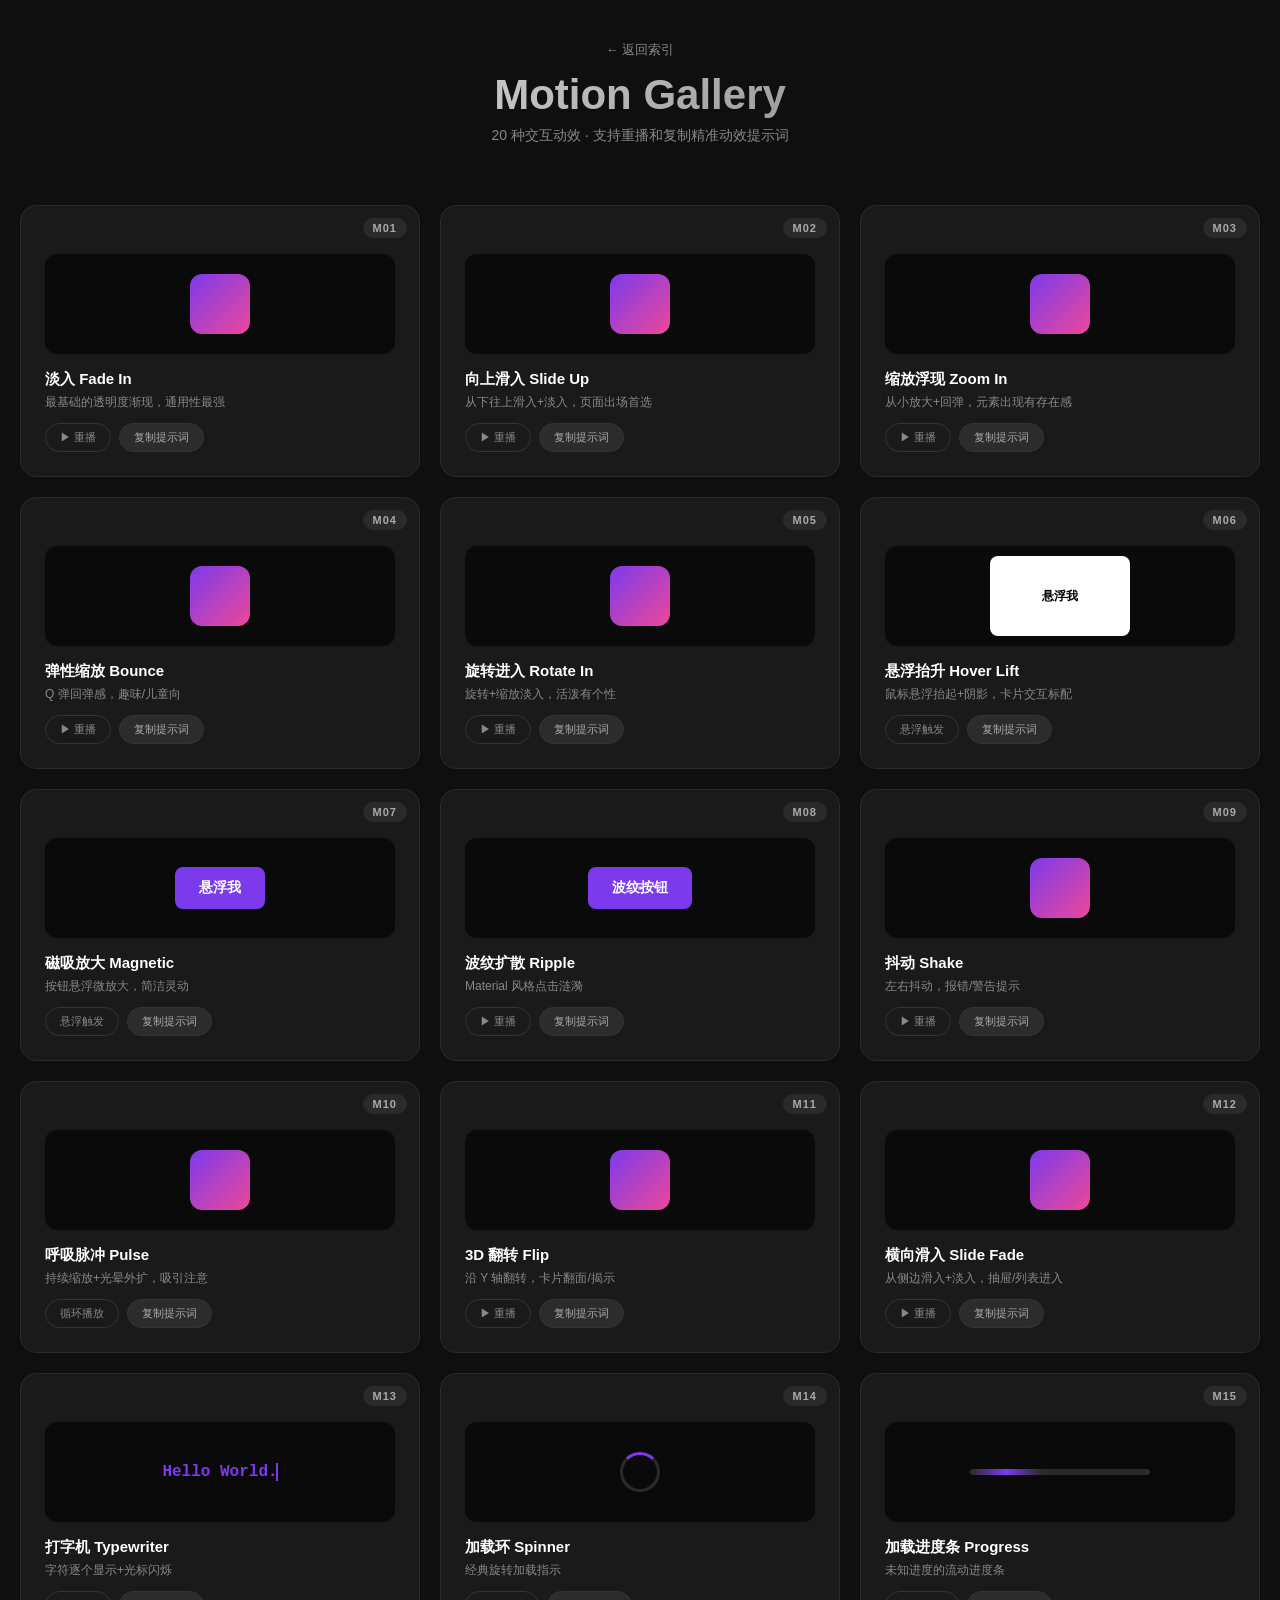
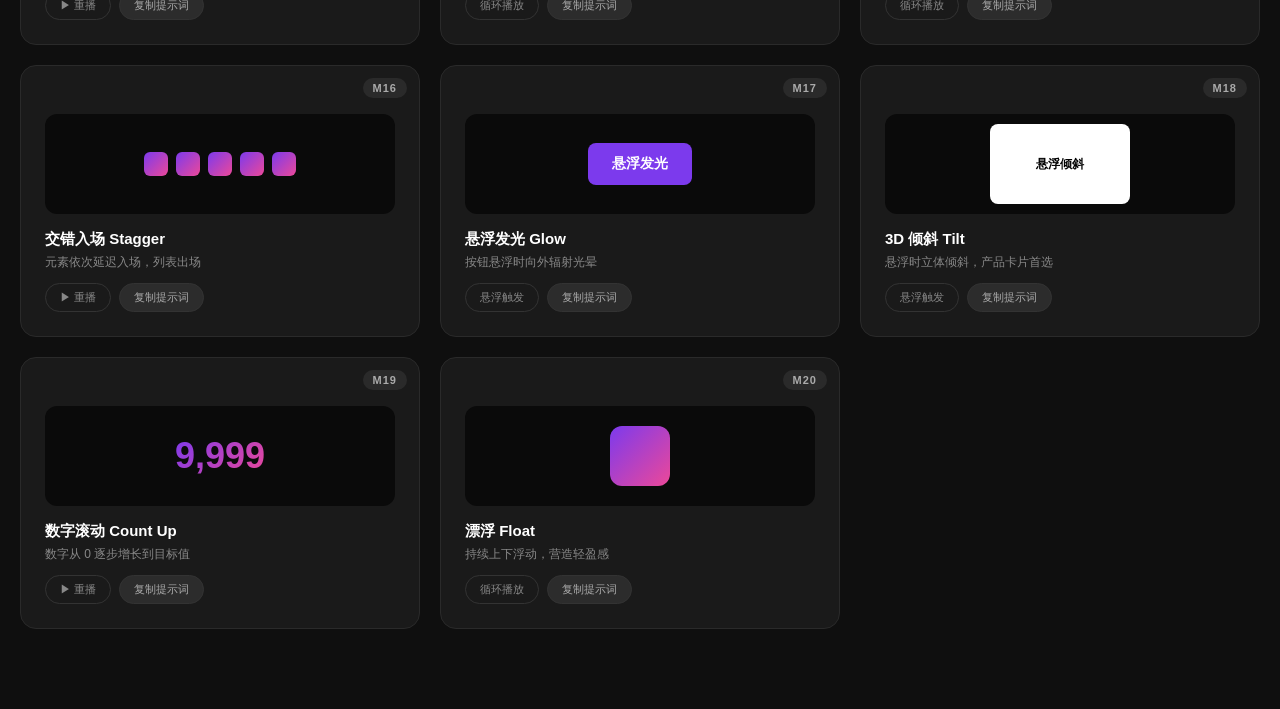
==== motion.html @ b9969a78 "Initial style motion gallery" ====
<!DOCTYPE html>
<html lang="zh-CN">
<head>
<meta charset="UTF-8">
<title>Motion Gallery · 20 种交互动效</title>
<style>
  * { margin: 0; padding: 0; box-sizing: border-box; }
  body {
    font-family: -apple-system, "PingFang SC", "Helvetica Neue", sans-serif;
    background: #0f0f0f;
    color: #fff;
    padding: 40px 20px 80px;
  }
  .page-header {
    max-width: 1200px;
    margin: 0 auto 60px;
    text-align: center;
  }
  .page-header a { color: #888; text-decoration: none; font-size: 13px; }
  .page-header a:hover { color: #fff; }
  .page-header h1 {
    font-size: 42px;
    margin: 12px 0 8px;
    background: linear-gradient(135deg, #fff, #666);
    -webkit-background-clip: text;
    -webkit-text-fill-color: transparent;
  }
  .page-header p { color: #888; font-size: 14px; }

  .grid {
    max-width: 1400px;
    margin: 0 auto;
    display: grid;
    grid-template-columns: repeat(auto-fill, minmax(300px, 1fr));
    gap: 20px;
  }

  .motion-card {
    background: #1a1a1a;
    border: 1px solid #2a2a2a;
    border-radius: 16px;
    padding: 24px;
    min-height: 260px;
    display: flex;
    flex-direction: column;
    position: relative;
  }
  .motion-card .badge {
    position: absolute;
    top: 12px;
    right: 12px;
    background: #2a2a2a;
    color: #aaa;
    font-size: 11px;
    padding: 4px 10px;
    border-radius: 20px;
    font-weight: 600;
    letter-spacing: 1px;
  }
  .motion-card .stage {
    flex: 1;
    display: flex;
    align-items: center;
    justify-content: center;
    margin: 24px 0 16px;
    min-height: 100px;
    position: relative;
    overflow: hidden;
    border-radius: 12px;
    background: #0a0a0a;
  }
  .motion-card .name { font-size: 15px; font-weight: 700; margin-bottom: 4px; }
  .motion-card .desc { font-size: 12px; color: #888; line-height: 1.5; margin-bottom: 12px; }
  .motion-actions {
    display: flex;
    flex-wrap: wrap;
    gap: 8px;
    align-items: center;
  }
  .motion-card .replay {
    background: transparent;
    border: 1px solid #333;
    color: #888;
    padding: 6px 14px;
    border-radius: 20px;
    font-size: 11px;
    cursor: pointer;
    align-self: flex-start;
    transition: all 0.2s;
  }
  .motion-card .replay:hover { border-color: #fff; color: #fff; }
  .motion-card .copy-motion {
    background: rgba(255,255,255,0.08);
    border: 1px solid #333;
    color: #aaa;
    padding: 6px 14px;
    border-radius: 20px;
    font-size: 11px;
    cursor: pointer;
    transition: all 0.2s;
  }
  .motion-card .copy-motion:hover {
    border-color: #7c3aed;
    color: #fff;
    background: rgba(124,58,237,0.22);
  }
  .motion-card .copy-motion.copied {
    border-color: #00fff0;
    color: #00fff0;
    box-shadow: 0 0 14px rgba(0,255,240,0.28);
  }
  .copy-toast {
    position: fixed;
    left: 50%;
    bottom: 26px;
    z-index: 10;
    transform: translateX(-50%) translateY(18px);
    opacity: 0;
    pointer-events: none;
    border: 1px solid #00fff0;
    background: rgba(10,10,10,0.92);
    color: #00fff0;
    box-shadow: 0 0 22px rgba(0,255,240,0.3);
    font-size: 13px;
    font-weight: 600;
    padding: 11px 16px;
    transition: opacity 0.2s, transform 0.2s;
  }
  .copy-toast.show {
    opacity: 1;
    transform: translateX(-50%) translateY(0);
  }

  /* 通用元素 */
  .demo-box {
    width: 60px; height: 60px;
    background: linear-gradient(135deg, #7c3aed, #ec4899);
    border-radius: 12px;
  }
  .demo-btn {
    padding: 12px 24px;
    background: #7c3aed;
    color: #fff;
    border: none;
    border-radius: 8px;
    font-size: 14px;
    cursor: pointer;
    font-weight: 600;
  }
  .demo-card-inner {
    width: 140px; height: 80px;
    background: #fff;
    border-radius: 8px;
    padding: 12px;
    color: #000;
    font-size: 12px;
    font-weight: 600;
    display: flex;
    align-items: center;
    justify-content: center;
  }

  /* ================ 动效 M01–M20 ================ */

  /* M01 淡入 Fade In */
  .m01.play .demo-box { animation: fadeIn 0.8s ease both; }
  @keyframes fadeIn {
    from { opacity: 0; }
    to { opacity: 1; }
  }

  /* M02 向上滑入 Slide Up */
  .m02.play .demo-box { animation: slideUp 0.6s cubic-bezier(0.16, 1, 0.3, 1) both; }
  @keyframes slideUp {
    from { opacity: 0; transform: translateY(40px); }
    to { opacity: 1; transform: translateY(0); }
  }

  /* M03 缩放浮现 Zoom In */
  .m03.play .demo-box { animation: zoomIn 0.5s cubic-bezier(0.34, 1.56, 0.64, 1) both; }
  @keyframes zoomIn {
    from { opacity: 0; transform: scale(0.3); }
    to { opacity: 1; transform: scale(1); }
  }

  /* M04 弹性缩放 Bounce In */
  .m04.play .demo-box { animation: bounceIn 0.9s both; }
  @keyframes bounceIn {
    0%   { opacity: 0; transform: scale(0.3); }
    50%  { opacity: 1; transform: scale(1.1); }
    70%  { transform: scale(0.95); }
    100% { transform: scale(1); }
  }

  /* M05 旋转进入 Rotate In */
  .m05.play .demo-box { animation: rotateIn 0.7s cubic-bezier(0.4, 0, 0.2, 1) both; }
  @keyframes rotateIn {
    from { opacity: 0; transform: rotate(-180deg) scale(0.5); }
    to { opacity: 1; transform: rotate(0) scale(1); }
  }

  /* M06 悬浮抬升 Hover Lift（持续） */
  .m06 .demo-card-inner {
    transition: transform 0.3s cubic-bezier(0.4, 0, 0.2, 1), box-shadow 0.3s;
    cursor: pointer;
  }
  .m06 .demo-card-inner:hover {
    transform: translateY(-8px);
    box-shadow: 0 20px 40px rgba(124, 58, 237, 0.4);
  }

  /* M07 磁吸按钮 Magnetic */
  .m07 .demo-btn { transition: transform 0.2s cubic-bezier(0.4, 0, 0.2, 1); }
  .m07 .demo-btn:hover { transform: scale(1.1); }

  /* M08 波纹扩散 Ripple */
  .m08 .demo-btn { position: relative; overflow: hidden; }
  .m08.play .demo-btn::after {
    content: ''; position: absolute; top: 50%; left: 50%;
    width: 4px; height: 4px; background: rgba(255,255,255,0.6); border-radius: 50%;
    transform: translate(-50%, -50%);
    animation: ripple 0.8s ease-out;
  }
  @keyframes ripple {
    to { width: 300px; height: 300px; opacity: 0; }
  }

  /* M09 抖动 Shake */
  .m09.play .demo-box { animation: shake 0.5s; }
  @keyframes shake {
    0%,100% { transform: translateX(0); }
    20%,60% { transform: translateX(-10px); }
    40%,80% { transform: translateX(10px); }
  }

  /* M10 呼吸脉冲 Pulse（持续） */
  .m10 .demo-box { animation: pulse 1.6s ease-in-out infinite; }
  @keyframes pulse {
    0%,100% { transform: scale(1); box-shadow: 0 0 0 0 rgba(124,58,237,0.6); }
    50%     { transform: scale(1.05); box-shadow: 0 0 0 20px rgba(124,58,237,0); }
  }

  /* M11 翻转 Flip */
  .m11.play .demo-box { animation: flip 0.8s cubic-bezier(0.4, 0, 0.2, 1) both; }
  @keyframes flip {
    from { transform: perspective(400px) rotateY(-180deg); opacity: 0; }
    to { transform: perspective(400px) rotateY(0); opacity: 1; }
  }

  /* M12 滑动淡入 Slide Fade（从左） */
  .m12.play .demo-box { animation: slideFade 0.7s cubic-bezier(0.16, 1, 0.3, 1) both; }
  @keyframes slideFade {
    from { opacity: 0; transform: translateX(-60px); }
    to { opacity: 1; transform: translateX(0); }
  }

  /* M13 打字机光标 Typewriter */
  .m13 .type-text {
    color: #7c3aed;
    font-family: monospace;
    font-size: 16px;
    font-weight: 700;
    border-right: 2px solid #7c3aed;
    overflow: hidden;
    white-space: nowrap;
  }
  .m13.play .type-text {
    animation: typing 1.6s steps(12) both, blink 0.6s step-end infinite;
    width: 0;
  }
  @keyframes typing { from { width: 0; } to { width: 12ch; } }
  @keyframes blink { 50% { border-color: transparent; } }

  /* M14 加载环 Loader */
  .m14 .loader {
    width: 40px; height: 40px;
    border: 3px solid #2a2a2a;
    border-top-color: #7c3aed;
    border-radius: 50%;
    animation: spin 1s linear infinite;
  }
  @keyframes spin { to { transform: rotate(360deg); } }

  /* M15 加载进度条 Progress */
  .m15 .bar {
    width: 180px; height: 6px;
    background: #2a2a2a;
    border-radius: 4px;
    overflow: hidden;
    position: relative;
  }
  .m15 .bar::after {
    content: '';
    position: absolute;
    top: 0; left: 0;
    width: 40%; height: 100%;
    background: linear-gradient(90deg, transparent, #7c3aed, transparent);
    animation: progress 1.4s ease-in-out infinite;
  }
  @keyframes progress {
    from { transform: translateX(-100%); }
    to { transform: translateX(350%); }
  }

  /* M16 渐入渐上 交错 Stagger */
  .m16 .items { display: flex; gap: 8px; }
  .m16 .items span {
    width: 24px; height: 24px;
    background: linear-gradient(135deg, #7c3aed, #ec4899);
    border-radius: 6px;
    opacity: 0;
  }
  .m16.play .items span {
    animation: staggerIn 0.5s cubic-bezier(0.16, 1, 0.3, 1) both;
  }
  .m16.play .items span:nth-child(1) { animation-delay: 0s; }
  .m16.play .items span:nth-child(2) { animation-delay: 0.1s; }
  .m16.play .items span:nth-child(3) { animation-delay: 0.2s; }
  .m16.play .items span:nth-child(4) { animation-delay: 0.3s; }
  .m16.play .items span:nth-child(5) { animation-delay: 0.4s; }
  @keyframes staggerIn {
    from { opacity: 0; transform: translateY(20px); }
    to { opacity: 1; transform: translateY(0); }
  }

  /* M17 悬浮发光 Glow */
  .m17 .demo-btn { transition: box-shadow 0.3s; }
  .m17 .demo-btn:hover {
    box-shadow: 0 0 30px rgba(124, 58, 237, 0.8);
  }

  /* M18 倾斜 Tilt */
  .m18 .demo-card-inner { transition: transform 0.4s cubic-bezier(0.4, 0, 0.2, 1); }
  .m18 .demo-card-inner:hover {
    transform: perspective(600px) rotateX(10deg) rotateY(-10deg);
  }

  /* M19 数字滚动 Count Up（简易） */
  .m19 .counter {
    font-size: 36px; font-weight: 800;
    background: linear-gradient(135deg, #7c3aed, #ec4899);
    -webkit-background-clip: text;
    -webkit-text-fill-color: transparent;
  }

  /* M20 浮动漂浮 Float（持续） */
  .m20 .demo-box { animation: float 3s ease-in-out infinite; }
  @keyframes float {
    0%,100% { transform: translateY(0); }
    50%     { transform: translateY(-12px); }
  }

  @media (max-width: 480px) {
    .grid { grid-template-columns: 1fr; }
  }
</style>
</head>
<body>
  <div class="page-header">
    <a href="index.html">← 返回索引</a>
    <h1>Motion Gallery</h1>
    <p>20 种交互动效 · 支持重播和复制精准动效提示词</p>
  </div>

  <div class="grid">

    <div class="motion-card m01 play"><span class="badge">M01</span><div class="stage"><div class="demo-box"></div></div><div class="name">淡入 Fade In</div><div class="desc">最基础的透明度渐现，通用性最强</div><button class="replay">▶ 重播</button></div>
    <div class="motion-card m02 play"><span class="badge">M02</span><div class="stage"><div class="demo-box"></div></div><div class="name">向上滑入 Slide Up</div><div class="desc">从下往上滑入+淡入，页面出场首选</div><button class="replay">▶ 重播</button></div>
    <div class="motion-card m03 play"><span class="badge">M03</span><div class="stage"><div class="demo-box"></div></div><div class="name">缩放浮现 Zoom In</div><div class="desc">从小放大+回弹，元素出现有存在感</div><button class="replay">▶ 重播</button></div>
    <div class="motion-card m04 play"><span class="badge">M04</span><div class="stage"><div class="demo-box"></div></div><div class="name">弹性缩放 Bounce</div><div class="desc">Q 弹回弹感，趣味/儿童向</div><button class="replay">▶ 重播</button></div>
    <div class="motion-card m05 play"><span class="badge">M05</span><div class="stage"><div class="demo-box"></div></div><div class="name">旋转进入 Rotate In</div><div class="desc">旋转+缩放淡入，活泼有个性</div><button class="replay">▶ 重播</button></div>
    <div class="motion-card m06"><span class="badge">M06</span><div class="stage"><div class="demo-card-inner">悬浮我</div></div><div class="name">悬浮抬升 Hover Lift</div><div class="desc">鼠标悬浮抬起+阴影，卡片交互标配</div><button class="replay">悬浮触发</button></div>
    <div class="motion-card m07"><span class="badge">M07</span><div class="stage"><button class="demo-btn">悬浮我</button></div><div class="name">磁吸放大 Magnetic</div><div class="desc">按钮悬浮微放大，简洁灵动</div><button class="replay">悬浮触发</button></div>
    <div class="motion-card m08 play"><span class="badge">M08</span><div class="stage"><button class="demo-btn">波纹按钮</button></div><div class="name">波纹扩散 Ripple</div><div class="desc">Material 风格点击涟漪</div><button class="replay">▶ 重播</button></div>
    <div class="motion-card m09 play"><span class="badge">M09</span><div class="stage"><div class="demo-box"></div></div><div class="name">抖动 Shake</div><div class="desc">左右抖动，报错/警告提示</div><button class="replay">▶ 重播</button></div>
    <div class="motion-card m10"><span class="badge">M10</span><div class="stage"><div class="demo-box"></div></div><div class="name">呼吸脉冲 Pulse</div><div class="desc">持续缩放+光晕外扩，吸引注意</div><button class="replay">循环播放</button></div>
    <div class="motion-card m11 play"><span class="badge">M11</span><div class="stage"><div class="demo-box"></div></div><div class="name">3D 翻转 Flip</div><div class="desc">沿 Y 轴翻转，卡片翻面/揭示</div><button class="replay">▶ 重播</button></div>
    <div class="motion-card m12 play"><span class="badge">M12</span><div class="stage"><div class="demo-box"></div></div><div class="name">横向滑入 Slide Fade</div><div class="desc">从侧边滑入+淡入，抽屉/列表进入</div><button class="replay">▶ 重播</button></div>
    <div class="motion-card m13 play"><span class="badge">M13</span><div class="stage"><span class="type-text">Hello World.</span></div><div class="name">打字机 Typewriter</div><div class="desc">字符逐个显示+光标闪烁</div><button class="replay">▶ 重播</button></div>
    <div class="motion-card m14"><span class="badge">M14</span><div class="stage"><div class="loader"></div></div><div class="name">加载环 Spinner</div><div class="desc">经典旋转加载指示</div><button class="replay">循环播放</button></div>
    <div class="motion-card m15"><span class="badge">M15</span><div class="stage"><div class="bar"></div></div><div class="name">加载进度条 Progress</div><div class="desc">未知进度的流动进度条</div><button class="replay">循环播放</button></div>
    <div class="motion-card m16 play"><span class="badge">M16</span><div class="stage"><div class="items"><span></span><span></span><span></span><span></span><span></span></div></div><div class="name">交错入场 Stagger</div><div class="desc">元素依次延迟入场，列表出场</div><button class="replay">▶ 重播</button></div>
    <div class="motion-card m17"><span class="badge">M17</span><div class="stage"><button class="demo-btn">悬浮发光</button></div><div class="name">悬浮发光 Glow</div><div class="desc">按钮悬浮时向外辐射光晕</div><button class="replay">悬浮触发</button></div>
    <div class="motion-card m18"><span class="badge">M18</span><div class="stage"><div class="demo-card-inner">悬浮倾斜</div></div><div class="name">3D 倾斜 Tilt</div><div class="desc">悬浮时立体倾斜，产品卡片首选</div><button class="replay">悬浮触发</button></div>
    <div class="motion-card m19 play"><span class="badge">M19</span><div class="stage"><span class="counter" data-target="9999">0</span></div><div class="name">数字滚动 Count Up</div><div class="desc">数字从 0 逐步增长到目标值</div><button class="replay">▶ 重播</button></div>
    <div class="motion-card m20"><span class="badge">M20</span><div class="stage"><div class="demo-box"></div></div><div class="name">漂浮 Float</div><div class="desc">持续上下浮动，营造轻盈感</div><button class="replay">循环播放</button></div>

  </div>
  <div class="copy-toast" id="copyToast" role="status" aria-live="polite">提示词已复制</div>

<script>
const motionPrompts = {
  M01: `请使用 M01「淡入 Fade In」动效。

动效目标：让元素以最克制、通用的方式自然出现，适合页面内容、弹层、提示信息、列表项的基础入场。
触发方式：元素挂载、页面切换、内容加载完成后触发一次。
运动规则：只改变 opacity，从 0 过渡到 1，不改变位置和尺寸。
建议时长：0.6s-0.8s。
建议缓动：ease 或 ease-out。
实现注意：适合低干扰场景；不要叠加大幅位移或弹性回弹；可配合轻微 stagger，但单个元素保持安静。`,
  M02: `请使用 M02「向上滑入 Slide Up」动效。

动效目标：元素从下方轻轻进入并淡入，适合页面首屏模块、卡片、列表、表单区块的入场。
触发方式：页面加载、滚动进入视口、视图切换时触发一次。
运动规则：opacity 0→1，同时 translateY 从约 24-40px 回到 0。
建议时长：0.5s-0.7s。
建议缓动：cubic-bezier(0.16, 1, 0.3, 1) 或类似 ease-out。
实现注意：位移幅度不要过大；多个元素可按 60-100ms 间隔交错入场。`,
  M03: `请使用 M03「缩放浮现 Zoom In」动效。

动效目标：元素从小到正常尺寸出现，带一点存在感，适合图标、空状态插画、弹窗核心内容、成功反馈。
触发方式：元素创建、弹窗打开、结果出现时触发一次。
运动规则：opacity 0→1，scale 从约 0.3-0.8 过渡到 1。
建议时长：0.4s-0.55s。
建议缓动：cubic-bezier(0.34, 1.56, 0.64, 1) 可带轻微弹性。
实现注意：缩放中心应在元素自身中心；正式 B 端界面可降低弹性，避免显得幼稚。`,
  M04: `请使用 M04「弹性缩放 Bounce」动效。

动效目标：制造 Q 弹、活泼、有趣的出现反馈，适合游戏化、儿童向、奖励、徽章、轻松品牌。
触发方式：获得奖励、完成任务、重要状态出现时触发一次。
运动规则：先从小尺寸放大，超过 1 倍后回落，再稳定到 scale(1)。
建议时长：0.75s-0.95s。
建议缓动：可用多段 keyframes，而不是单一 transition。
实现注意：不要用于严肃、金融、医疗、复杂后台的大面积内容；只用于小组件或强调反馈。`,
  M05: `请使用 M05「旋转进入 Rotate In」动效。

动效目标：通过旋转、缩放和淡入制造活泼出场，适合装饰图形、徽章、活动元素、创意页面。
触发方式：元素出现、视图切换、完成反馈时触发一次。
运动规则：opacity 0→1，rotate 从约 -180deg 到 0，scale 从约 0.5 到 1。
建议时长：0.6s-0.8s。
建议缓动：ease-out 或 cubic-bezier(0.4, 0, 0.2, 1)。
实现注意：旋转会吸引注意力，避免用于大量文本、表格和核心阅读内容。`,
  M06: `请使用 M06「悬浮抬升 Hover Lift」动效。

动效目标：表达卡片或可点击区域可交互，悬浮时轻微抬起并增强阴影。
触发方式：鼠标 hover / focus-visible，离开后恢复。
运动规则：translateY 约 -4px 到 -8px，同时阴影变深、变远。
建议时长：0.2s-0.3s。
建议缓动：cubic-bezier(0.4, 0, 0.2, 1)。
实现注意：不要改变布局尺寸；用 transform 和 box-shadow；键盘 focus 也应有可见反馈。`,
  M07: `请使用 M07「磁吸放大 Magnetic」动效。

动效目标：按钮或小控件 hover 时轻微放大，营造灵动的吸附感。
触发方式：鼠标 hover / focus-visible。
运动规则：scale 从 1 到约 1.04-1.1，必要时可轻微增强阴影。
建议时长：0.16s-0.24s。
建议缓动：cubic-bezier(0.4, 0, 0.2, 1)。
实现注意：放大不要导致周围布局跳动；给元素预留空间或使用 transform。`,
  M08: `请使用 M08「波纹扩散 Ripple」动效。

动效目标：按钮点击后从点击中心扩散出短暂涟漪，表达点击已被接收。
触发方式：pointerdown / click。
运动规则：生成圆形伪元素或子元素，从很小尺寸扩展到覆盖按钮，同时 opacity 逐渐归零。
建议时长：0.55s-0.8s。
建议缓动：ease-out。
实现注意：按钮需要 overflow hidden；涟漪颜色应与按钮前景有对比但不过亮；避免在高频点击区域造成噪声。`,
  M09: `请使用 M09「抖动 Shake」动效。

动效目标：表达错误、无效输入、警告或需要用户注意的失败反馈。
触发方式：表单校验失败、操作被拒绝、错误提示出现时触发一次。
运动规则：translateX 左右快速摆动，最后回到 0。
建议时长：0.35s-0.55s。
建议缓动：keyframes 分段控制。
实现注意：幅度控制在 6-12px；不要循环播放；错误状态需同时用文字/颜色说明，不能只靠动效。`,
  M10: `请使用 M10「呼吸脉冲 Pulse」动效。

动效目标：让元素持续轻微呼吸，吸引注意但不强迫打断用户。
触发方式：持续循环，适合在线状态、录音状态、等待关注的 CTA 或实时信号。
运动规则：scale 在 1 和约 1.04-1.08 之间缓慢变化，可配合外扩光晕淡出。
建议时长：1.4s-2s 每轮。
建议缓动：ease-in-out，无限循环。
实现注意：只用于少量重点元素；提供 reduced-motion 降级；不要用于大面积内容。`,
  M11: `请使用 M11「3D 翻转 Flip」动效。

动效目标：模拟卡片翻面或内容揭示，适合卡片正反面、答案揭晓、步骤切换。
触发方式：点击、切换状态、内容揭示时触发。
运动规则：使用 perspective，rotateY 从约 -180deg/180deg 到 0，可配合 opacity。
建议时长：0.6s-0.85s。
建议缓动：cubic-bezier(0.4, 0, 0.2, 1)。
实现注意：需要处理背面可见性；不适合长文本阅读区；翻转后焦点和可访问状态要正确。`,
  M12: `请使用 M12「横向滑入 Slide Fade」动效。

动效目标：内容从侧边滑入并淡入，适合抽屉、侧栏、列表项、步骤面板。
触发方式：抽屉打开、路由切换、列表插入、侧栏出现时触发。
运动规则：opacity 0→1，translateX 从约 -40px 到 -60px 回到 0，也可按方向改为右侧进入。
建议时长：0.55s-0.75s。
建议缓动：cubic-bezier(0.16, 1, 0.3, 1)。
实现注意：方向应符合界面语义；抽屉类组件还应有遮罩和退出动画。`,
  M13: `请使用 M13「打字机 Typewriter」动效。

动效目标：文本逐字出现，制造生成、终端、AI 输出或叙事揭示感。
触发方式：文案开始展示、AI 回复流式生成、代码/命令展示时触发。
运动规则：按字符或宽度逐步展开，并配合闪烁光标。
建议节奏：每字符约 20-60ms，根据文本长度调整。
建议缓动：steps 或逐字符更新。
实现注意：长文本不要全量打字机，优先用于短标题/短句；应支持跳过或快速完成。`,
  M14: `请使用 M14「加载环 Spinner」动效。

动效目标：表达未知时长的加载中状态。
触发方式：请求处理中、页面局部数据加载、按钮提交等待。
运动规则：环形图标持续 rotate 360deg。
建议时长：0.8s-1.2s 每轮。
建议缓动：linear 无限循环。
实现注意：加载超过短时间应配文案；按钮内 spinner 尺寸要小；支持 reduced-motion 降级。`,
  M15: `请使用 M15「加载进度条 Progress」动效。

动效目标：表达持续加载或未知进度的数据处理状态，适合顶部进度、列表骨架前的等待。
触发方式：页面加载、数据刷新、长任务等待。
运动规则：条形高亮从左向右流动，或使用 indeterminate progress。
建议时长：1.2s-1.8s 每轮。
建议缓动：ease-in-out 无限循环。
实现注意：不要伪造精确百分比；用于未知进度时保持循环流动。`,
  M16: `请使用 M16「交错入场 Stagger」动效。

动效目标：多个同类元素依次出现，让列表、卡片组或步骤更有节奏。
触发方式：列表加载完成、卡片组进入视口、批量内容出现。
运动规则：每个子元素 opacity 0→1，并轻微 translateY/scale 到正常状态；相邻元素延迟 60-120ms。
建议时长：单项 0.35s-0.55s。
建议缓动：ease-out 或 cubic-bezier(0.16, 1, 0.3, 1)。
实现注意：数量很多时只给首屏或前若干项加 stagger，避免整体变慢。`,
  M17: `请使用 M17「悬浮发光 Glow」动效。

动效目标：hover 时产生轻微外发光，适合霓虹、科技、游戏、强调 CTA。
触发方式：鼠标 hover / focus-visible。
运动规则：边框、阴影或背景光晕增强，离开后恢复。
建议时长：0.2s-0.35s。
建议缓动：ease 或 ease-out。
实现注意：发光颜色从品牌色派生；不要牺牲文字对比度；B 端界面只用于少量高强调元素。`,
  M18: `请使用 M18「3D 倾斜 Tilt」动效。

动效目标：卡片 hover 时产生轻微立体倾斜，适合产品卡片、作品展示、可探索内容。
触发方式：鼠标 hover，可选根据鼠标位置动态计算 rotateX/rotateY。
运动规则：使用 perspective，rotateX/rotateY 控制在约 2-8deg，配合阴影变化。
建议时长：0.2s-0.35s。
建议缓动：cubic-bezier(0.4, 0, 0.2, 1)。
实现注意：移动端应降级为普通 hover/focus 样式；不要用于密集表格和长文本。`,
  M19: `请使用 M19「数字滚动 Count Up」动效。

动效目标：让指标从 0 或旧值平滑增长到目标值，强调数据变化。
触发方式：指标卡出现、数据加载完成、筛选条件变化后触发。
运动规则：使用 requestAnimationFrame 或动画库插值，从起始数值过渡到目标数值。
建议时长：0.8s-1.4s。
建议缓动：ease-out，末段减速。
实现注意：保留千分位、单位和小数精度；变化频繁时避免重复大幅滚动。`,
  M20: `请使用 M20「漂浮 Float」动效。

动效目标：元素持续轻微上下浮动，营造轻盈、梦幻、引导注意的感觉。
触发方式：持续循环，适合装饰物、插画、空状态元素、轻量 hero 元素。
运动规则：translateY 在 0 和约 -8px 到 -14px 之间往返。
建议时长：2.5s-4s 每轮。
建议缓动：ease-in-out 无限循环。
实现注意：只用于装饰或辅助元素；不要用于文本阅读主体；支持 reduced-motion 降级。`
};

document.querySelectorAll('.motion-card').forEach(card => {
  const replay = card.querySelector('.replay');
  const id = card.querySelector('.badge')?.textContent.trim();
  if (!replay || !id) return;
  const actions = document.createElement('div');
  actions.className = 'motion-actions';
  const copy = document.createElement('button');
  copy.className = 'copy-motion';
  copy.type = 'button';
  copy.dataset.copyMotion = id;
  copy.textContent = '复制提示词';
  replay.replaceWith(actions);
  actions.append(replay, copy);
});

// 重播按钮：移除 play 类然后重新添加以触发动画
document.querySelectorAll('.replay').forEach(btn => {
  btn.addEventListener('click', () => {
    const card = btn.closest('.motion-card');
    // 悬浮/循环类不用重播
    if (['m06','m07','m10','m14','m15','m17','m18','m20'].some(c => card.classList.contains(c))) {
      return;
    }
    card.classList.remove('play');
    void card.offsetWidth; // 强制回流
    card.classList.add('play');
    // M19 数字滚动
    if (card.classList.contains('m19')) {
      runCounter(card.querySelector('.counter'));
    }
  });
});

async function copyText(text) {
  if (navigator.clipboard && window.isSecureContext) {
    await navigator.clipboard.writeText(text);
    return;
  }
  const textarea = document.createElement('textarea');
  textarea.value = text;
  textarea.setAttribute('readonly', '');
  textarea.style.position = 'fixed';
  textarea.style.left = '-9999px';
  document.body.appendChild(textarea);
  textarea.select();
  document.execCommand('copy');
  textarea.remove();
}

function showCopied(button, motionId) {
  const toast = document.getElementById('copyToast');
  button.classList.add('copied');
  button.textContent = '已复制';
  toast.textContent = `${motionId} 提示词已复制`;
  toast.classList.add('show');
  window.setTimeout(() => {
    button.classList.remove('copied');
    button.textContent = '复制提示词';
    toast.classList.remove('show');
  }, 1500);
}

document.querySelectorAll('.copy-motion').forEach(btn => {
  btn.addEventListener('click', async () => {
    const motionId = btn.dataset.copyMotion;
    const prompt = motionPrompts[motionId];
    if (!prompt) return;
    try {
      await copyText(prompt);
      showCopied(btn, motionId);
    } catch (error) {
      console.error(error);
      btn.textContent = '复制失败';
      window.setTimeout(() => {
        btn.textContent = '复制提示词';
      }, 1500);
    }
  });
});

// M19 数字滚动
function runCounter(el) {
  const target = parseInt(el.dataset.target, 10);
  const dur = 1200;
  const start = performance.now();
  function tick(now) {
    const p = Math.min(1, (now - start) / dur);
    const eased = 1 - Math.pow(1 - p, 3);
    el.textContent = Math.floor(target * eased).toLocaleString();
    if (p < 1) requestAnimationFrame(tick);
  }
  requestAnimationFrame(tick);
}
document.querySelectorAll('.m19 .counter').forEach(runCounter);
</script>
</body>
</html>
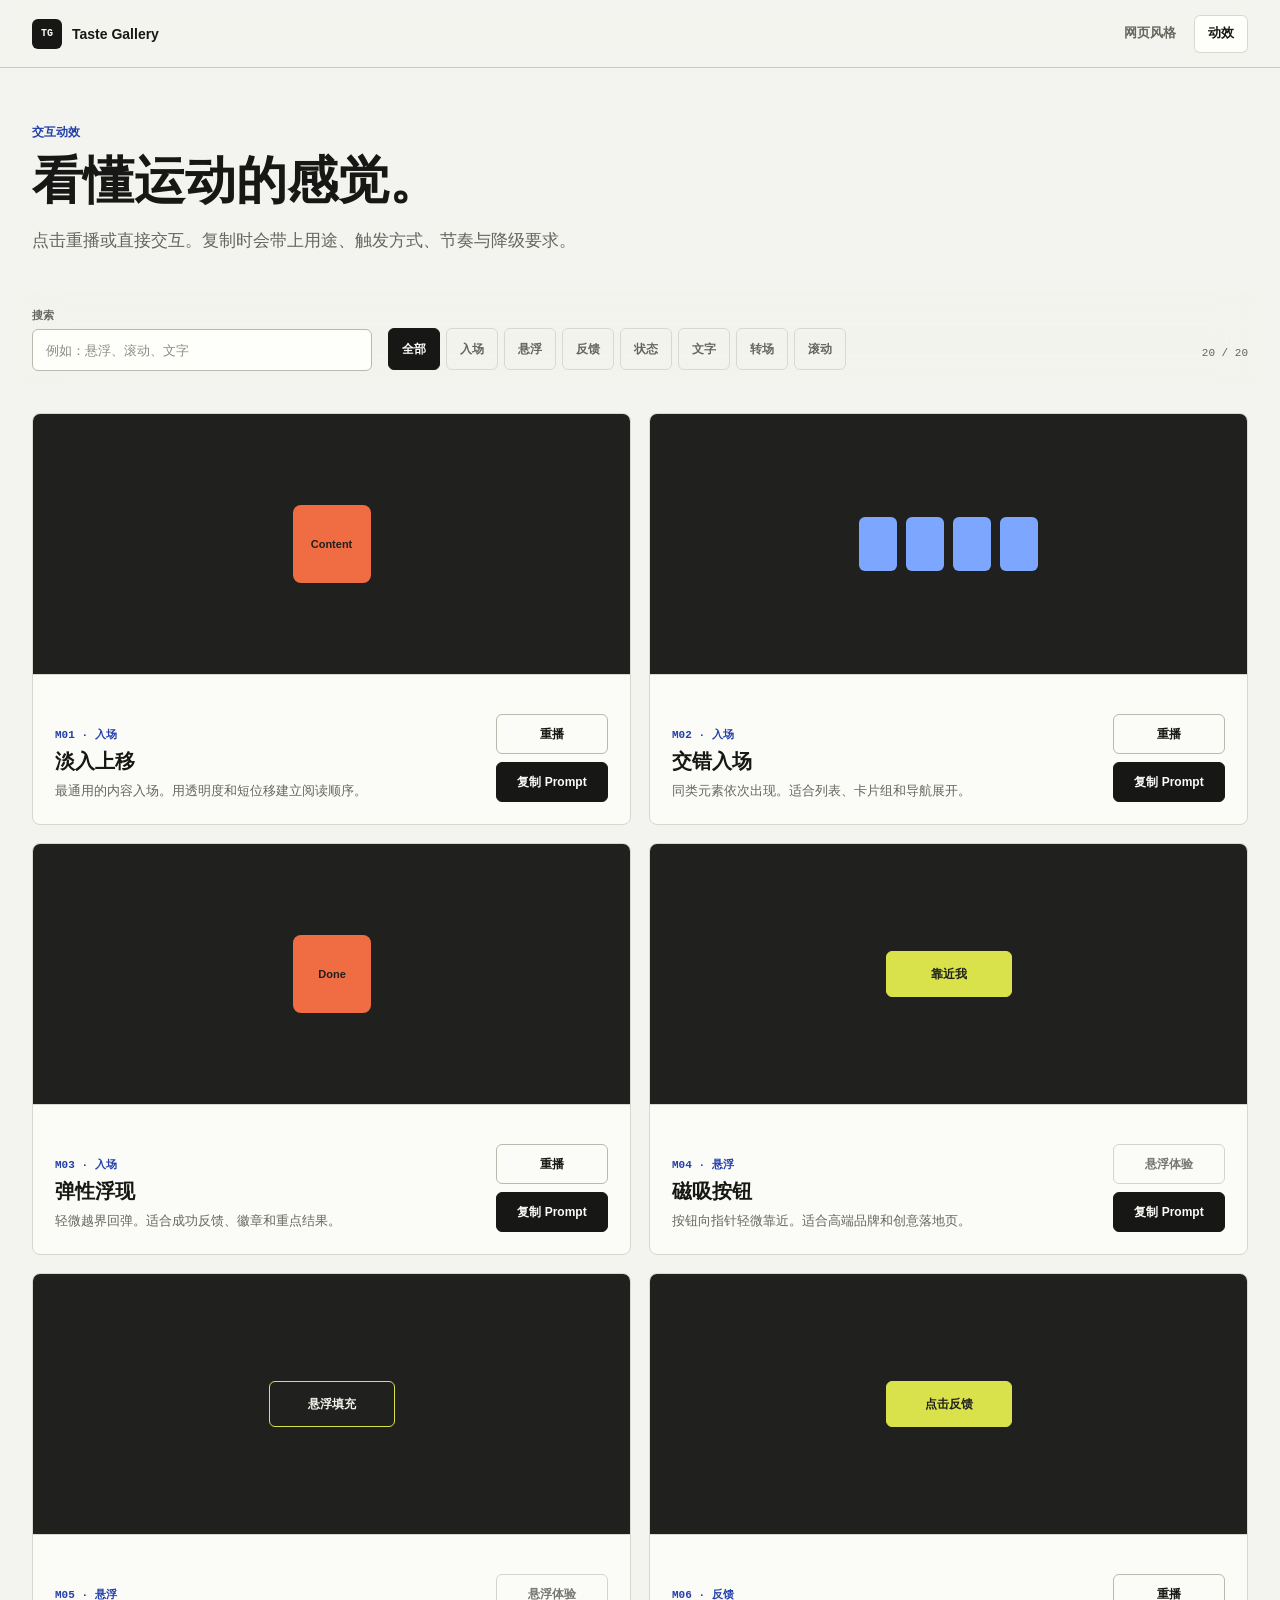
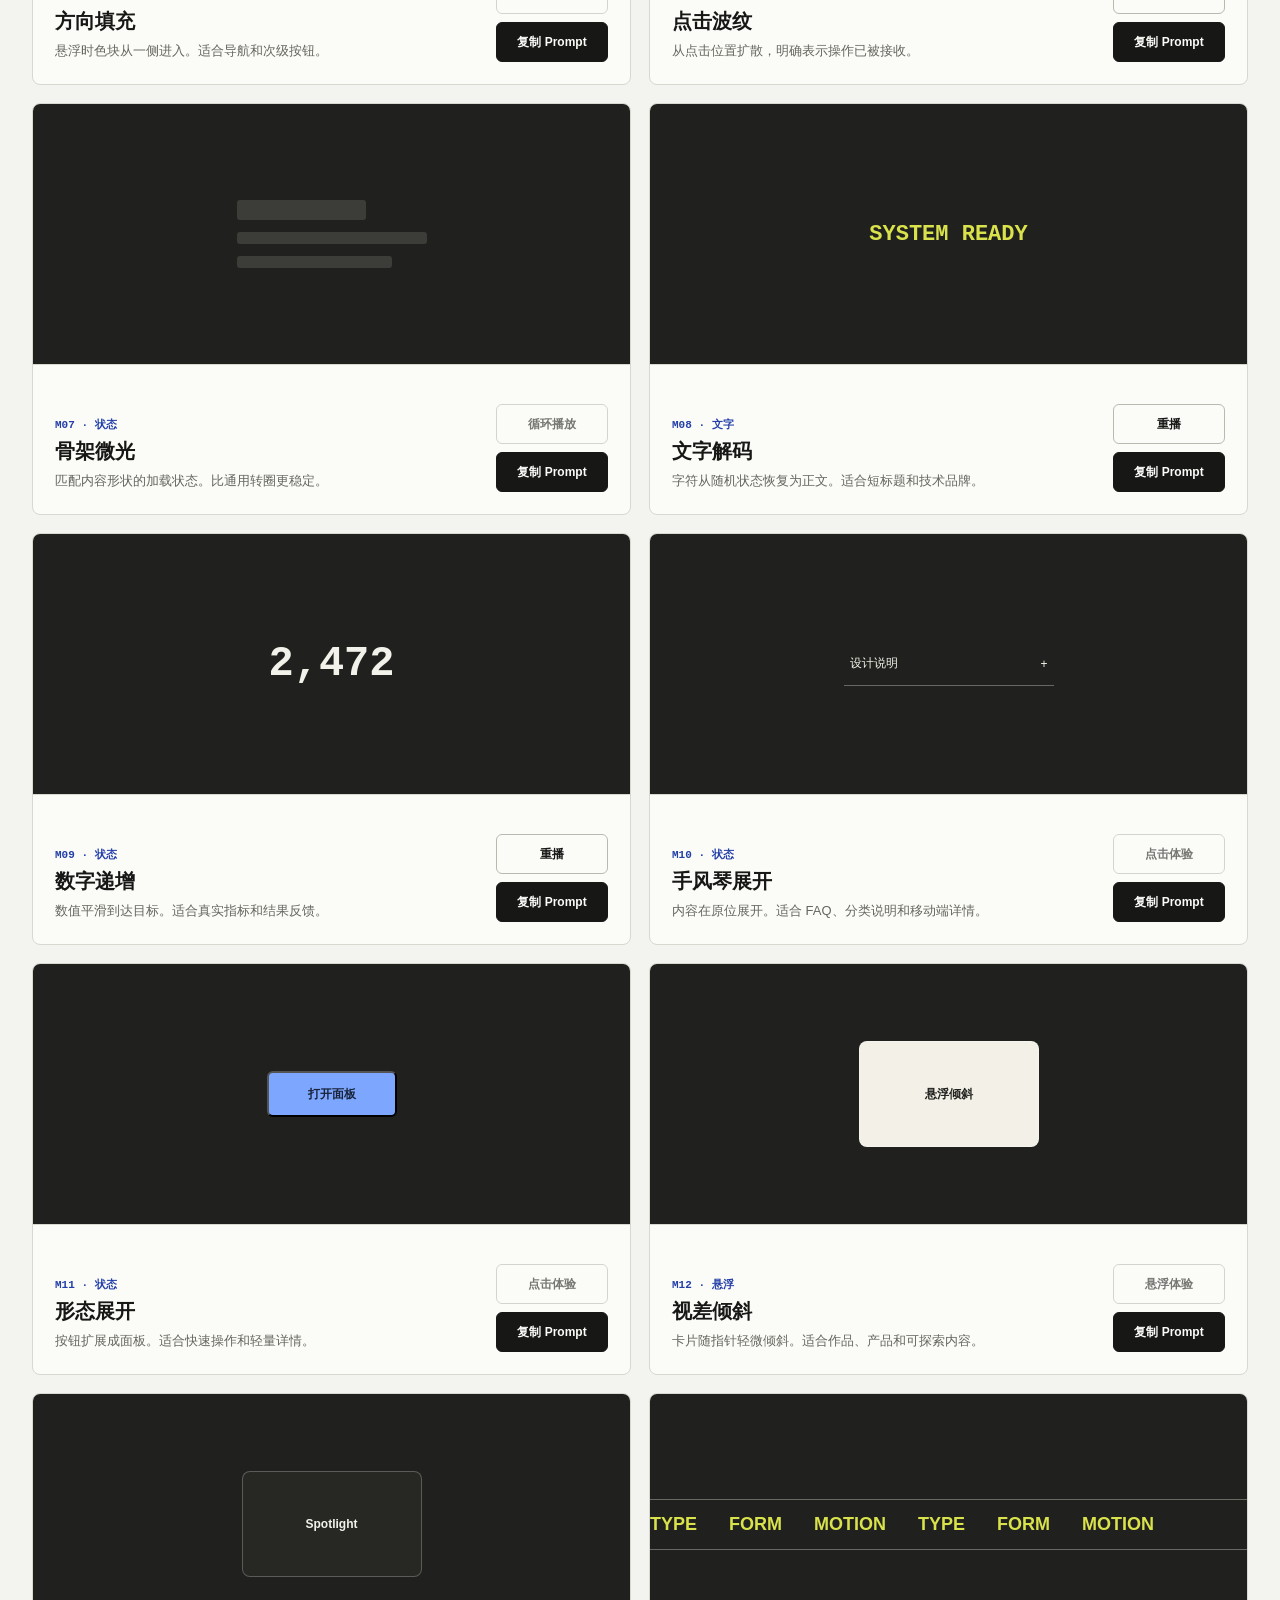
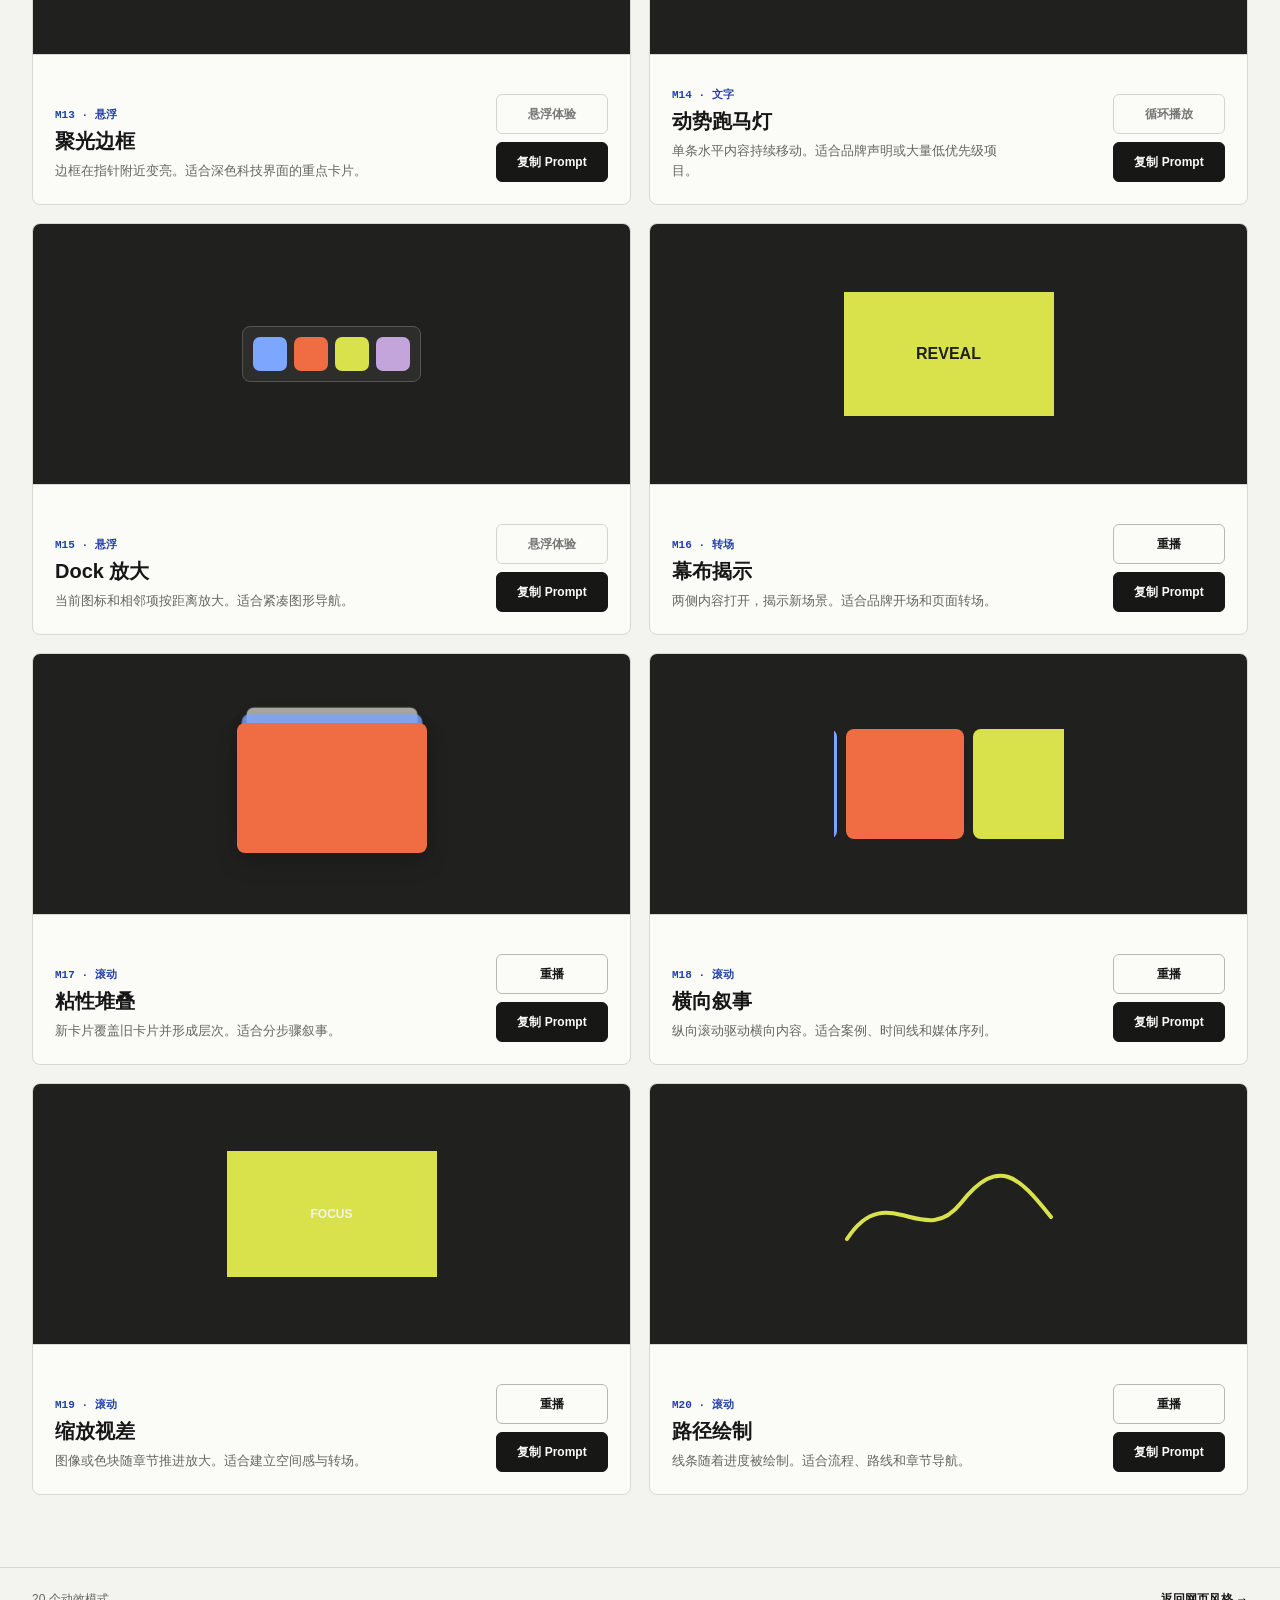
==== commit 129d7287: "Build style and motion prompt gallery" ====
--- a/motion.html
+++ b/motion.html
@@ -1,651 +1,54 @@
-<!DOCTYPE html>
+<!doctype html>
 <html lang="zh-CN">
 <head>
-<meta charset="UTF-8">
-<title>Motion Gallery · 20 种交互动效</title>
-<style>
-  * { margin: 0; padding: 0; box-sizing: border-box; }
-  body {
-    font-family: -apple-system, "PingFang SC", "Helvetica Neue", sans-serif;
-    background: #0f0f0f;
-    color: #fff;
-    padding: 40px 20px 80px;
-  }
-  .page-header {
-    max-width: 1200px;
-    margin: 0 auto 60px;
-    text-align: center;
-  }
-  .page-header a { color: #888; text-decoration: none; font-size: 13px; }
-  .page-header a:hover { color: #fff; }
-  .page-header h1 {
-    font-size: 42px;
-    margin: 12px 0 8px;
-    background: linear-gradient(135deg, #fff, #666);
-    -webkit-background-clip: text;
-    -webkit-text-fill-color: transparent;
-  }
-  .page-header p { color: #888; font-size: 14px; }
+  <meta charset="utf-8">
+  <meta name="viewport" content="width=device-width, initial-scale=1">
+  <meta name="description" content="20 种网页交互动效的实时参考与可复制 Prompt。">
+  <title>交互动效 | Taste Gallery</title>
+  <link rel="icon" href="favicon.svg" type="image/svg+xml">
+  <link rel="stylesheet" href="gallery.css">
+</head>
+<body data-gallery="motion">
+  <header class="site-header">
+    <a class="brand" href="index.html" aria-label="TG Taste Gallery 首页">
+      <span class="brand-mark" aria-hidden="true">TG</span>
+      <span>Taste Gallery</span>
+    </a>
+    <nav class="main-nav" aria-label="主导航">
+      <a href="styles.html">网页风格</a>
+      <a class="active" href="motion.html" aria-current="page">动效</a>
+    </nav>
+  </header>
 
-  .grid {
-    max-width: 1400px;
-    margin: 0 auto;
-    display: grid;
-    grid-template-columns: repeat(auto-fill, minmax(300px, 1fr));
-    gap: 20px;
-  }
+  <main class="gallery-shell">
+    <section class="gallery-heading">
+      <p class="context-label">交互动效</p>
+      <h1>看懂运动的感觉。</h1>
+      <p>点击重播或直接交互。复制时会带上用途、触发方式、节奏与降级要求。</p>
+    </section>
 
-  .motion-card {
-    background: #1a1a1a;
-    border: 1px solid #2a2a2a;
-    border-radius: 16px;
-    padding: 24px;
-    min-height: 260px;
-    display: flex;
-    flex-direction: column;
-    position: relative;
-  }
-  .motion-card .badge {
-    position: absolute;
-    top: 12px;
-    right: 12px;
-    background: #2a2a2a;
-    color: #aaa;
-    font-size: 11px;
-    padding: 4px 10px;
-    border-radius: 20px;
-    font-weight: 600;
-    letter-spacing: 1px;
-  }
-  .motion-card .stage {
-    flex: 1;
-    display: flex;
-    align-items: center;
-    justify-content: center;
-    margin: 24px 0 16px;
-    min-height: 100px;
-    position: relative;
-    overflow: hidden;
-    border-radius: 12px;
-    background: #0a0a0a;
-  }
-  .motion-card .name { font-size: 15px; font-weight: 700; margin-bottom: 4px; }
-  .motion-card .desc { font-size: 12px; color: #888; line-height: 1.5; margin-bottom: 12px; }
-  .motion-actions {
-    display: flex;
-    flex-wrap: wrap;
-    gap: 8px;
-    align-items: center;
-  }
-  .motion-card .replay {
-    background: transparent;
-    border: 1px solid #333;
-    color: #888;
-    padding: 6px 14px;
-    border-radius: 20px;
-    font-size: 11px;
-    cursor: pointer;
-    align-self: flex-start;
-    transition: all 0.2s;
-  }
-  .motion-card .replay:hover { border-color: #fff; color: #fff; }
-  .motion-card .copy-motion {
-    background: rgba(255,255,255,0.08);
-    border: 1px solid #333;
-    color: #aaa;
-    padding: 6px 14px;
-    border-radius: 20px;
-    font-size: 11px;
-    cursor: pointer;
-    transition: all 0.2s;
-  }
-  .motion-card .copy-motion:hover {
-    border-color: #7c3aed;
-    color: #fff;
-    background: rgba(124,58,237,0.22);
-  }
-  .motion-card .copy-motion.copied {
-    border-color: #00fff0;
-    color: #00fff0;
-    box-shadow: 0 0 14px rgba(0,255,240,0.28);
-  }
-  .copy-toast {
-    position: fixed;
-    left: 50%;
-    bottom: 26px;
-    z-index: 10;
-    transform: translateX(-50%) translateY(18px);
-    opacity: 0;
-    pointer-events: none;
-    border: 1px solid #00fff0;
-    background: rgba(10,10,10,0.92);
-    color: #00fff0;
-    box-shadow: 0 0 22px rgba(0,255,240,0.3);
-    font-size: 13px;
-    font-weight: 600;
-    padding: 11px 16px;
-    transition: opacity 0.2s, transform 0.2s;
-  }
-  .copy-toast.show {
-    opacity: 1;
-    transform: translateX(-50%) translateY(0);
-  }
+    <section class="filter-bar" aria-label="动效筛选">
+      <label class="search-field">
+        <span>搜索</span>
+        <input id="motionSearch" type="search" placeholder="例如：悬浮、滚动、文字" autocomplete="off">
+      </label>
+      <div class="filter-tabs" id="motionFilters" role="group" aria-label="按类型筛选"></div>
+      <p class="result-count" id="motionCount" aria-live="polite"></p>
+    </section>
 
-  /* 通用元素 */
-  .demo-box {
-    width: 60px; height: 60px;
-    background: linear-gradient(135deg, #7c3aed, #ec4899);
-    border-radius: 12px;
-  }
-  .demo-btn {
-    padding: 12px 24px;
-    background: #7c3aed;
-    color: #fff;
-    border: none;
-    border-radius: 8px;
-    font-size: 14px;
-    cursor: pointer;
-    font-weight: 600;
-  }
-  .demo-card-inner {
-    width: 140px; height: 80px;
-    background: #fff;
-    border-radius: 8px;
-    padding: 12px;
-    color: #000;
-    font-size: 12px;
-    font-weight: 600;
-    display: flex;
-    align-items: center;
-    justify-content: center;
-  }
+    <section class="specimen-grid motion-grid" id="motionGrid" aria-label="交互动效案例"></section>
+    <section class="empty-state" id="motionEmpty" hidden>
+      <h2>没有匹配的动效</h2>
+      <p>换一个关键词，或选择“全部”。</p>
+    </section>
+  </main>
 
-  /* ================ 动效 M01–M20 ================ */
-
-  /* M01 淡入 Fade In */
-  .m01.play .demo-box { animation: fadeIn 0.8s ease both; }
-  @keyframes fadeIn {
-    from { opacity: 0; }
-    to { opacity: 1; }
-  }
-
-  /* M02 向上滑入 Slide Up */
-  .m02.play .demo-box { animation: slideUp 0.6s cubic-bezier(0.16, 1, 0.3, 1) both; }
-  @keyframes slideUp {
-    from { opacity: 0; transform: translateY(40px); }
-    to { opacity: 1; transform: translateY(0); }
-  }
-
-  /* M03 缩放浮现 Zoom In */
-  .m03.play .demo-box { animation: zoomIn 0.5s cubic-bezier(0.34, 1.56, 0.64, 1) both; }
-  @keyframes zoomIn {
-    from { opacity: 0; transform: scale(0.3); }
-    to { opacity: 1; transform: scale(1); }
-  }
-
-  /* M04 弹性缩放 Bounce In */
-  .m04.play .demo-box { animation: bounceIn 0.9s both; }
-  @keyframes bounceIn {
-    0%   { opacity: 0; transform: scale(0.3); }
-    50%  { opacity: 1; transform: scale(1.1); }
-    70%  { transform: scale(0.95); }
-    100% { transform: scale(1); }
-  }
-
-  /* M05 旋转进入 Rotate In */
-  .m05.play .demo-box { animation: rotateIn 0.7s cubic-bezier(0.4, 0, 0.2, 1) both; }
-  @keyframes rotateIn {
-    from { opacity: 0; transform: rotate(-180deg) scale(0.5); }
-    to { opacity: 1; transform: rotate(0) scale(1); }
-  }
-
-  /* M06 悬浮抬升 Hover Lift（持续） */
-  .m06 .demo-card-inner {
-    transition: transform 0.3s cubic-bezier(0.4, 0, 0.2, 1), box-shadow 0.3s;
-    cursor: pointer;
-  }
-  .m06 .demo-card-inner:hover {
-    transform: translateY(-8px);
-    box-shadow: 0 20px 40px rgba(124, 58, 237, 0.4);
-  }
-
-  /* M07 磁吸按钮 Magnetic */
-  .m07 .demo-btn { transition: transform 0.2s cubic-bezier(0.4, 0, 0.2, 1); }
-  .m07 .demo-btn:hover { transform: scale(1.1); }
-
-  /* M08 波纹扩散 Ripple */
-  .m08 .demo-btn { position: relative; overflow: hidden; }
-  .m08.play .demo-btn::after {
-    content: ''; position: absolute; top: 50%; left: 50%;
-    width: 4px; height: 4px; background: rgba(255,255,255,0.6); border-radius: 50%;
-    transform: translate(-50%, -50%);
-    animation: ripple 0.8s ease-out;
-  }
-  @keyframes ripple {
-    to { width: 300px; height: 300px; opacity: 0; }
-  }
-
-  /* M09 抖动 Shake */
-  .m09.play .demo-box { animation: shake 0.5s; }
-  @keyframes shake {
-    0%,100% { transform: translateX(0); }
-    20%,60% { transform: translateX(-10px); }
-    40%,80% { transform: translateX(10px); }
-  }
-
-  /* M10 呼吸脉冲 Pulse（持续） */
-  .m10 .demo-box { animation: pulse 1.6s ease-in-out infinite; }
-  @keyframes pulse {
-    0%,100% { transform: scale(1); box-shadow: 0 0 0 0 rgba(124,58,237,0.6); }
-    50%     { transform: scale(1.05); box-shadow: 0 0 0 20px rgba(124,58,237,0); }
-  }
-
-  /* M11 翻转 Flip */
-  .m11.play .demo-box { animation: flip 0.8s cubic-bezier(0.4, 0, 0.2, 1) both; }
-  @keyframes flip {
-    from { transform: perspective(400px) rotateY(-180deg); opacity: 0; }
-    to { transform: perspective(400px) rotateY(0); opacity: 1; }
-  }
-
-  /* M12 滑动淡入 Slide Fade（从左） */
-  .m12.play .demo-box { animation: slideFade 0.7s cubic-bezier(0.16, 1, 0.3, 1) both; }
-  @keyframes slideFade {
-    from { opacity: 0; transform: translateX(-60px); }
-    to { opacity: 1; transform: translateX(0); }
-  }
-
-  /* M13 打字机光标 Typewriter */
-  .m13 .type-text {
-    color: #7c3aed;
-    font-family: monospace;
-    font-size: 16px;
-    font-weight: 700;
-    border-right: 2px solid #7c3aed;
-    overflow: hidden;
-    white-space: nowrap;
-  }
-  .m13.play .type-text {
-    animation: typing 1.6s steps(12) both, blink 0.6s step-end infinite;
-    width: 0;
-  }
-  @keyframes typing { from { width: 0; } to { width: 12ch; } }
-  @keyframes blink { 50% { border-color: transparent; } }
-
-  /* M14 加载环 Loader */
-  .m14 .loader {
-    width: 40px; height: 40px;
-    border: 3px solid #2a2a2a;
-    border-top-color: #7c3aed;
-    border-radius: 50%;
-    animation: spin 1s linear infinite;
-  }
-  @keyframes spin { to { transform: rotate(360deg); } }
-
-  /* M15 加载进度条 Progress */
-  .m15 .bar {
-    width: 180px; height: 6px;
-    background: #2a2a2a;
-    border-radius: 4px;
-    overflow: hidden;
-    position: relative;
-  }
-  .m15 .bar::after {
-    content: '';
-    position: absolute;
-    top: 0; left: 0;
-    width: 40%; height: 100%;
-    background: linear-gradient(90deg, transparent, #7c3aed, transparent);
-    animation: progress 1.4s ease-in-out infinite;
-  }
-  @keyframes progress {
-    from { transform: translateX(-100%); }
-    to { transform: translateX(350%); }
-  }
-
-  /* M16 渐入渐上 交错 Stagger */
-  .m16 .items { display: flex; gap: 8px; }
-  .m16 .items span {
-    width: 24px; height: 24px;
-    background: linear-gradient(135deg, #7c3aed, #ec4899);
-    border-radius: 6px;
-    opacity: 0;
-  }
-  .m16.play .items span {
-    animation: staggerIn 0.5s cubic-bezier(0.16, 1, 0.3, 1) both;
-  }
-  .m16.play .items span:nth-child(1) { animation-delay: 0s; }
-  .m16.play .items span:nth-child(2) { animation-delay: 0.1s; }
-  .m16.play .items span:nth-child(3) { animation-delay: 0.2s; }
-  .m16.play .items span:nth-child(4) { animation-delay: 0.3s; }
-  .m16.play .items span:nth-child(5) { animation-delay: 0.4s; }
-  @keyframes staggerIn {
-    from { opacity: 0; transform: translateY(20px); }
-    to { opacity: 1; transform: translateY(0); }
-  }
-
-  /* M17 悬浮发光 Glow */
-  .m17 .demo-btn { transition: box-shadow 0.3s; }
-  .m17 .demo-btn:hover {
-    box-shadow: 0 0 30px rgba(124, 58, 237, 0.8);
-  }
-
-  /* M18 倾斜 Tilt */
-  .m18 .demo-card-inner { transition: transform 0.4s cubic-bezier(0.4, 0, 0.2, 1); }
-  .m18 .demo-card-inner:hover {
-    transform: perspective(600px) rotateX(10deg) rotateY(-10deg);
-  }
-
-  /* M19 数字滚动 Count Up（简易） */
-  .m19 .counter {
-    font-size: 36px; font-weight: 800;
-    background: linear-gradient(135deg, #7c3aed, #ec4899);
-    -webkit-background-clip: text;
-    -webkit-text-fill-color: transparent;
-  }
-
-  /* M20 浮动漂浮 Float（持续） */
-  .m20 .demo-box { animation: float 3s ease-in-out infinite; }
-  @keyframes float {
-    0%,100% { transform: translateY(0); }
-    50%     { transform: translateY(-12px); }
-  }
-
-  @media (max-width: 480px) {
-    .grid { grid-template-columns: 1fr; }
-  }
-</style>
-</head>
-<body>
-  <div class="page-header">
-    <a href="index.html">← 返回索引</a>
-    <h1>Motion Gallery</h1>
-    <p>20 种交互动效 · 支持重播和复制精准动效提示词</p>
-  </div>
-
-  <div class="grid">
-
-    <div class="motion-card m01 play"><span class="badge">M01</span><div class="stage"><div class="demo-box"></div></div><div class="name">淡入 Fade In</div><div class="desc">最基础的透明度渐现，通用性最强</div><button class="replay">▶ 重播</button></div>
-    <div class="motion-card m02 play"><span class="badge">M02</span><div class="stage"><div class="demo-box"></div></div><div class="name">向上滑入 Slide Up</div><div class="desc">从下往上滑入+淡入，页面出场首选</div><button class="replay">▶ 重播</button></div>
-    <div class="motion-card m03 play"><span class="badge">M03</span><div class="stage"><div class="demo-box"></div></div><div class="name">缩放浮现 Zoom In</div><div class="desc">从小放大+回弹，元素出现有存在感</div><button class="replay">▶ 重播</button></div>
-    <div class="motion-card m04 play"><span class="badge">M04</span><div class="stage"><div class="demo-box"></div></div><div class="name">弹性缩放 Bounce</div><div class="desc">Q 弹回弹感，趣味/儿童向</div><button class="replay">▶ 重播</button></div>
-    <div class="motion-card m05 play"><span class="badge">M05</span><div class="stage"><div class="demo-box"></div></div><div class="name">旋转进入 Rotate In</div><div class="desc">旋转+缩放淡入，活泼有个性</div><button class="replay">▶ 重播</button></div>
-    <div class="motion-card m06"><span class="badge">M06</span><div class="stage"><div class="demo-card-inner">悬浮我</div></div><div class="name">悬浮抬升 Hover Lift</div><div class="desc">鼠标悬浮抬起+阴影，卡片交互标配</div><button class="replay">悬浮触发</button></div>
-    <div class="motion-card m07"><span class="badge">M07</span><div class="stage"><button class="demo-btn">悬浮我</button></div><div class="name">磁吸放大 Magnetic</div><div class="desc">按钮悬浮微放大，简洁灵动</div><button class="replay">悬浮触发</button></div>
-    <div class="motion-card m08 play"><span class="badge">M08</span><div class="stage"><button class="demo-btn">波纹按钮</button></div><div class="name">波纹扩散 Ripple</div><div class="desc">Material 风格点击涟漪</div><button class="replay">▶ 重播</button></div>
-    <div class="motion-card m09 play"><span class="badge">M09</span><div class="stage"><div class="demo-box"></div></div><div class="name">抖动 Shake</div><div class="desc">左右抖动，报错/警告提示</div><button class="replay">▶ 重播</button></div>
-    <div class="motion-card m10"><span class="badge">M10</span><div class="stage"><div class="demo-box"></div></div><div class="name">呼吸脉冲 Pulse</div><div class="desc">持续缩放+光晕外扩，吸引注意</div><button class="replay">循环播放</button></div>
-    <div class="motion-card m11 play"><span class="badge">M11</span><div class="stage"><div class="demo-box"></div></div><div class="name">3D 翻转 Flip</div><div class="desc">沿 Y 轴翻转，卡片翻面/揭示</div><button class="replay">▶ 重播</button></div>
-    <div class="motion-card m12 play"><span class="badge">M12</span><div class="stage"><div class="demo-box"></div></div><div class="name">横向滑入 Slide Fade</div><div class="desc">从侧边滑入+淡入，抽屉/列表进入</div><button class="replay">▶ 重播</button></div>
-    <div class="motion-card m13 play"><span class="badge">M13</span><div class="stage"><span class="type-text">Hello World.</span></div><div class="name">打字机 Typewriter</div><div class="desc">字符逐个显示+光标闪烁</div><button class="replay">▶ 重播</button></div>
-    <div class="motion-card m14"><span class="badge">M14</span><div class="stage"><div class="loader"></div></div><div class="name">加载环 Spinner</div><div class="desc">经典旋转加载指示</div><button class="replay">循环播放</button></div>
-    <div class="motion-card m15"><span class="badge">M15</span><div class="stage"><div class="bar"></div></div><div class="name">加载进度条 Progress</div><div class="desc">未知进度的流动进度条</div><button class="replay">循环播放</button></div>
-    <div class="motion-card m16 play"><span class="badge">M16</span><div class="stage"><div class="items"><span></span><span></span><span></span><span></span><span></span></div></div><div class="name">交错入场 Stagger</div><div class="desc">元素依次延迟入场，列表出场</div><button class="replay">▶ 重播</button></div>
-    <div class="motion-card m17"><span class="badge">M17</span><div class="stage"><button class="demo-btn">悬浮发光</button></div><div class="name">悬浮发光 Glow</div><div class="desc">按钮悬浮时向外辐射光晕</div><button class="replay">悬浮触发</button></div>
-    <div class="motion-card m18"><span class="badge">M18</span><div class="stage"><div class="demo-card-inner">悬浮倾斜</div></div><div class="name">3D 倾斜 Tilt</div><div class="desc">悬浮时立体倾斜，产品卡片首选</div><button class="replay">悬浮触发</button></div>
-    <div class="motion-card m19 play"><span class="badge">M19</span><div class="stage"><span class="counter" data-target="9999">0</span></div><div class="name">数字滚动 Count Up</div><div class="desc">数字从 0 逐步增长到目标值</div><button class="replay">▶ 重播</button></div>
-    <div class="motion-card m20"><span class="badge">M20</span><div class="stage"><div class="demo-box"></div></div><div class="name">漂浮 Float</div><div class="desc">持续上下浮动，营造轻盈感</div><button class="replay">循环播放</button></div>
-
-  </div>
-  <div class="copy-toast" id="copyToast" role="status" aria-live="polite">提示词已复制</div>
-
-<script>
-const motionPrompts = {
-  M01: `请使用 M01「淡入 Fade In」动效。
-
-动效目标：让元素以最克制、通用的方式自然出现，适合页面内容、弹层、提示信息、列表项的基础入场。
-触发方式：元素挂载、页面切换、内容加载完成后触发一次。
-运动规则：只改变 opacity，从 0 过渡到 1，不改变位置和尺寸。
-建议时长：0.6s-0.8s。
-建议缓动：ease 或 ease-out。
-实现注意：适合低干扰场景；不要叠加大幅位移或弹性回弹；可配合轻微 stagger，但单个元素保持安静。`,
-  M02: `请使用 M02「向上滑入 Slide Up」动效。
-
-动效目标：元素从下方轻轻进入并淡入，适合页面首屏模块、卡片、列表、表单区块的入场。
-触发方式：页面加载、滚动进入视口、视图切换时触发一次。
-运动规则：opacity 0→1，同时 translateY 从约 24-40px 回到 0。
-建议时长：0.5s-0.7s。
-建议缓动：cubic-bezier(0.16, 1, 0.3, 1) 或类似 ease-out。
-实现注意：位移幅度不要过大；多个元素可按 60-100ms 间隔交错入场。`,
-  M03: `请使用 M03「缩放浮现 Zoom In」动效。
-
-动效目标：元素从小到正常尺寸出现，带一点存在感，适合图标、空状态插画、弹窗核心内容、成功反馈。
-触发方式：元素创建、弹窗打开、结果出现时触发一次。
-运动规则：opacity 0→1，scale 从约 0.3-0.8 过渡到 1。
-建议时长：0.4s-0.55s。
-建议缓动：cubic-bezier(0.34, 1.56, 0.64, 1) 可带轻微弹性。
-实现注意：缩放中心应在元素自身中心；正式 B 端界面可降低弹性，避免显得幼稚。`,
-  M04: `请使用 M04「弹性缩放 Bounce」动效。
-
-动效目标：制造 Q 弹、活泼、有趣的出现反馈，适合游戏化、儿童向、奖励、徽章、轻松品牌。
-触发方式：获得奖励、完成任务、重要状态出现时触发一次。
-运动规则：先从小尺寸放大，超过 1 倍后回落，再稳定到 scale(1)。
-建议时长：0.75s-0.95s。
-建议缓动：可用多段 keyframes，而不是单一 transition。
-实现注意：不要用于严肃、金融、医疗、复杂后台的大面积内容；只用于小组件或强调反馈。`,
-  M05: `请使用 M05「旋转进入 Rotate In」动效。
-
-动效目标：通过旋转、缩放和淡入制造活泼出场，适合装饰图形、徽章、活动元素、创意页面。
-触发方式：元素出现、视图切换、完成反馈时触发一次。
-运动规则：opacity 0→1，rotate 从约 -180deg 到 0，scale 从约 0.5 到 1。
-建议时长：0.6s-0.8s。
-建议缓动：ease-out 或 cubic-bezier(0.4, 0, 0.2, 1)。
-实现注意：旋转会吸引注意力，避免用于大量文本、表格和核心阅读内容。`,
-  M06: `请使用 M06「悬浮抬升 Hover Lift」动效。
-
-动效目标：表达卡片或可点击区域可交互，悬浮时轻微抬起并增强阴影。
-触发方式：鼠标 hover / focus-visible，离开后恢复。
-运动规则：translateY 约 -4px 到 -8px，同时阴影变深、变远。
-建议时长：0.2s-0.3s。
-建议缓动：cubic-bezier(0.4, 0, 0.2, 1)。
-实现注意：不要改变布局尺寸；用 transform 和 box-shadow；键盘 focus 也应有可见反馈。`,
-  M07: `请使用 M07「磁吸放大 Magnetic」动效。
-
-动效目标：按钮或小控件 hover 时轻微放大，营造灵动的吸附感。
-触发方式：鼠标 hover / focus-visible。
-运动规则：scale 从 1 到约 1.04-1.1，必要时可轻微增强阴影。
-建议时长：0.16s-0.24s。
-建议缓动：cubic-bezier(0.4, 0, 0.2, 1)。
-实现注意：放大不要导致周围布局跳动；给元素预留空间或使用 transform。`,
-  M08: `请使用 M08「波纹扩散 Ripple」动效。
-
-动效目标：按钮点击后从点击中心扩散出短暂涟漪，表达点击已被接收。
-触发方式：pointerdown / click。
-运动规则：生成圆形伪元素或子元素，从很小尺寸扩展到覆盖按钮，同时 opacity 逐渐归零。
-建议时长：0.55s-0.8s。
-建议缓动：ease-out。
-实现注意：按钮需要 overflow hidden；涟漪颜色应与按钮前景有对比但不过亮；避免在高频点击区域造成噪声。`,
-  M09: `请使用 M09「抖动 Shake」动效。
-
-动效目标：表达错误、无效输入、警告或需要用户注意的失败反馈。
-触发方式：表单校验失败、操作被拒绝、错误提示出现时触发一次。
-运动规则：translateX 左右快速摆动，最后回到 0。
-建议时长：0.35s-0.55s。
-建议缓动：keyframes 分段控制。
-实现注意：幅度控制在 6-12px；不要循环播放；错误状态需同时用文字/颜色说明，不能只靠动效。`,
-  M10: `请使用 M10「呼吸脉冲 Pulse」动效。
-
-动效目标：让元素持续轻微呼吸，吸引注意但不强迫打断用户。
-触发方式：持续循环，适合在线状态、录音状态、等待关注的 CTA 或实时信号。
-运动规则：scale 在 1 和约 1.04-1.08 之间缓慢变化，可配合外扩光晕淡出。
-建议时长：1.4s-2s 每轮。
-建议缓动：ease-in-out，无限循环。
-实现注意：只用于少量重点元素；提供 reduced-motion 降级；不要用于大面积内容。`,
-  M11: `请使用 M11「3D 翻转 Flip」动效。
-
-动效目标：模拟卡片翻面或内容揭示，适合卡片正反面、答案揭晓、步骤切换。
-触发方式：点击、切换状态、内容揭示时触发。
-运动规则：使用 perspective，rotateY 从约 -180deg/180deg 到 0，可配合 opacity。
-建议时长：0.6s-0.85s。
-建议缓动：cubic-bezier(0.4, 0, 0.2, 1)。
-实现注意：需要处理背面可见性；不适合长文本阅读区；翻转后焦点和可访问状态要正确。`,
-  M12: `请使用 M12「横向滑入 Slide Fade」动效。
-
-动效目标：内容从侧边滑入并淡入，适合抽屉、侧栏、列表项、步骤面板。
-触发方式：抽屉打开、路由切换、列表插入、侧栏出现时触发。
-运动规则：opacity 0→1，translateX 从约 -40px 到 -60px 回到 0，也可按方向改为右侧进入。
-建议时长：0.55s-0.75s。
-建议缓动：cubic-bezier(0.16, 1, 0.3, 1)。
-实现注意：方向应符合界面语义；抽屉类组件还应有遮罩和退出动画。`,
-  M13: `请使用 M13「打字机 Typewriter」动效。
-
-动效目标：文本逐字出现，制造生成、终端、AI 输出或叙事揭示感。
-触发方式：文案开始展示、AI 回复流式生成、代码/命令展示时触发。
-运动规则：按字符或宽度逐步展开，并配合闪烁光标。
-建议节奏：每字符约 20-60ms，根据文本长度调整。
-建议缓动：steps 或逐字符更新。
-实现注意：长文本不要全量打字机，优先用于短标题/短句；应支持跳过或快速完成。`,
-  M14: `请使用 M14「加载环 Spinner」动效。
-
-动效目标：表达未知时长的加载中状态。
-触发方式：请求处理中、页面局部数据加载、按钮提交等待。
-运动规则：环形图标持续 rotate 360deg。
-建议时长：0.8s-1.2s 每轮。
-建议缓动：linear 无限循环。
-实现注意：加载超过短时间应配文案；按钮内 spinner 尺寸要小；支持 reduced-motion 降级。`,
-  M15: `请使用 M15「加载进度条 Progress」动效。
-
-动效目标：表达持续加载或未知进度的数据处理状态，适合顶部进度、列表骨架前的等待。
-触发方式：页面加载、数据刷新、长任务等待。
-运动规则：条形高亮从左向右流动，或使用 indeterminate progress。
-建议时长：1.2s-1.8s 每轮。
-建议缓动：ease-in-out 无限循环。
-实现注意：不要伪造精确百分比；用于未知进度时保持循环流动。`,
-  M16: `请使用 M16「交错入场 Stagger」动效。
-
-动效目标：多个同类元素依次出现，让列表、卡片组或步骤更有节奏。
-触发方式：列表加载完成、卡片组进入视口、批量内容出现。
-运动规则：每个子元素 opacity 0→1，并轻微 translateY/scale 到正常状态；相邻元素延迟 60-120ms。
-建议时长：单项 0.35s-0.55s。
-建议缓动：ease-out 或 cubic-bezier(0.16, 1, 0.3, 1)。
-实现注意：数量很多时只给首屏或前若干项加 stagger，避免整体变慢。`,
-  M17: `请使用 M17「悬浮发光 Glow」动效。
-
-动效目标：hover 时产生轻微外发光，适合霓虹、科技、游戏、强调 CTA。
-触发方式：鼠标 hover / focus-visible。
-运动规则：边框、阴影或背景光晕增强，离开后恢复。
-建议时长：0.2s-0.35s。
-建议缓动：ease 或 ease-out。
-实现注意：发光颜色从品牌色派生；不要牺牲文字对比度；B 端界面只用于少量高强调元素。`,
-  M18: `请使用 M18「3D 倾斜 Tilt」动效。
-
-动效目标：卡片 hover 时产生轻微立体倾斜，适合产品卡片、作品展示、可探索内容。
-触发方式：鼠标 hover，可选根据鼠标位置动态计算 rotateX/rotateY。
-运动规则：使用 perspective，rotateX/rotateY 控制在约 2-8deg，配合阴影变化。
-建议时长：0.2s-0.35s。
-建议缓动：cubic-bezier(0.4, 0, 0.2, 1)。
-实现注意：移动端应降级为普通 hover/focus 样式；不要用于密集表格和长文本。`,
-  M19: `请使用 M19「数字滚动 Count Up」动效。
-
-动效目标：让指标从 0 或旧值平滑增长到目标值，强调数据变化。
-触发方式：指标卡出现、数据加载完成、筛选条件变化后触发。
-运动规则：使用 requestAnimationFrame 或动画库插值，从起始数值过渡到目标数值。
-建议时长：0.8s-1.4s。
-建议缓动：ease-out，末段减速。
-实现注意：保留千分位、单位和小数精度；变化频繁时避免重复大幅滚动。`,
-  M20: `请使用 M20「漂浮 Float」动效。
-
-动效目标：元素持续轻微上下浮动，营造轻盈、梦幻、引导注意的感觉。
-触发方式：持续循环，适合装饰物、插画、空状态元素、轻量 hero 元素。
-运动规则：translateY 在 0 和约 -8px 到 -14px 之间往返。
-建议时长：2.5s-4s 每轮。
-建议缓动：ease-in-out 无限循环。
-实现注意：只用于装饰或辅助元素；不要用于文本阅读主体；支持 reduced-motion 降级。`
-};
-
-document.querySelectorAll('.motion-card').forEach(card => {
-  const replay = card.querySelector('.replay');
-  const id = card.querySelector('.badge')?.textContent.trim();
-  if (!replay || !id) return;
-  const actions = document.createElement('div');
-  actions.className = 'motion-actions';
-  const copy = document.createElement('button');
-  copy.className = 'copy-motion';
-  copy.type = 'button';
-  copy.dataset.copyMotion = id;
-  copy.textContent = '复制提示词';
-  replay.replaceWith(actions);
-  actions.append(replay, copy);
-});
-
-// 重播按钮：移除 play 类然后重新添加以触发动画
-document.querySelectorAll('.replay').forEach(btn => {
-  btn.addEventListener('click', () => {
-    const card = btn.closest('.motion-card');
-    // 悬浮/循环类不用重播
-    if (['m06','m07','m10','m14','m15','m17','m18','m20'].some(c => card.classList.contains(c))) {
-      return;
-    }
-    card.classList.remove('play');
-    void card.offsetWidth; // 强制回流
-    card.classList.add('play');
-    // M19 数字滚动
-    if (card.classList.contains('m19')) {
-      runCounter(card.querySelector('.counter'));
-    }
-  });
-});
-
-async function copyText(text) {
-  if (navigator.clipboard && window.isSecureContext) {
-    await navigator.clipboard.writeText(text);
-    return;
-  }
-  const textarea = document.createElement('textarea');
-  textarea.value = text;
-  textarea.setAttribute('readonly', '');
-  textarea.style.position = 'fixed';
-  textarea.style.left = '-9999px';
-  document.body.appendChild(textarea);
-  textarea.select();
-  document.execCommand('copy');
-  textarea.remove();
-}
-
-function showCopied(button, motionId) {
-  const toast = document.getElementById('copyToast');
-  button.classList.add('copied');
-  button.textContent = '已复制';
-  toast.textContent = `${motionId} 提示词已复制`;
-  toast.classList.add('show');
-  window.setTimeout(() => {
-    button.classList.remove('copied');
-    button.textContent = '复制提示词';
-    toast.classList.remove('show');
-  }, 1500);
-}
-
-document.querySelectorAll('.copy-motion').forEach(btn => {
-  btn.addEventListener('click', async () => {
-    const motionId = btn.dataset.copyMotion;
-    const prompt = motionPrompts[motionId];
-    if (!prompt) return;
-    try {
-      await copyText(prompt);
-      showCopied(btn, motionId);
-    } catch (error) {
-      console.error(error);
-      btn.textContent = '复制失败';
-      window.setTimeout(() => {
-        btn.textContent = '复制提示词';
-      }, 1500);
-    }
-  });
-});
-
-// M19 数字滚动
-function runCounter(el) {
-  const target = parseInt(el.dataset.target, 10);
-  const dur = 1200;
-  const start = performance.now();
-  function tick(now) {
-    const p = Math.min(1, (now - start) / dur);
-    const eased = 1 - Math.pow(1 - p, 3);
-    el.textContent = Math.floor(target * eased).toLocaleString();
-    if (p < 1) requestAnimationFrame(tick);
-  }
-  requestAnimationFrame(tick);
-}
-document.querySelectorAll('.m19 .counter').forEach(runCounter);
-</script>
+  <div class="copy-toast" id="copyToast" role="status" aria-live="polite"></div>
+  <footer class="site-footer">
+    <span>20 个动效模式</span>
+    <a href="styles.html">返回网页风格 <span aria-hidden="true">→</span></a>
+  </footer>
+  <script src="common.js"></script>
+  <script src="motion.js"></script>
 </body>
 </html>
--- a/gallery.css
+++ b/gallery.css
@@ -0,0 +1,1012 @@
+:root {
+  color-scheme: light dark;
+  --page: #f3f3ef;
+  --surface: #fbfbf8;
+  --surface-strong: #fefefa;
+  --ink: #171715;
+  --muted: #66665f;
+  --line: #d8d8d0;
+  --line-strong: #b9b9b0;
+  --accent: #3157e5;
+  --accent-dark: #233fa9;
+  --success: #147a4d;
+  --radius: 8px;
+  --shadow: 0 18px 50px rgba(39, 43, 32, 0.09);
+  --sans: "Avenir Next", Avenir, "PingFang SC", "Helvetica Neue", Arial, sans-serif;
+  --mono: "SFMono-Regular", Consolas, "Liberation Mono", monospace;
+}
+
+* { box-sizing: border-box; }
+
+html { scroll-behavior: smooth; }
+
+body {
+  margin: 0;
+  min-width: 320px;
+  min-height: 100dvh;
+  background: var(--page);
+  color: var(--ink);
+  font-family: var(--sans);
+  letter-spacing: 0;
+  -webkit-font-smoothing: antialiased;
+}
+
+button,
+input { font: inherit; }
+
+button,
+a { -webkit-tap-highlight-color: transparent; }
+
+a { color: inherit; }
+
+button:focus-visible,
+a:focus-visible,
+input:focus-visible {
+  outline: 3px solid rgba(49, 87, 229, 0.34);
+  outline-offset: 3px;
+}
+
+.site-header {
+  position: sticky;
+  top: 0;
+  z-index: 20;
+  display: flex;
+  min-height: 68px;
+  align-items: center;
+  justify-content: space-between;
+  gap: 24px;
+  padding: 0 32px;
+  border-bottom: 1px solid rgba(185, 185, 176, 0.72);
+  background: rgba(243, 243, 239, 0.92);
+  backdrop-filter: blur(18px);
+  -webkit-backdrop-filter: blur(18px);
+}
+
+.brand {
+  display: inline-flex;
+  align-items: center;
+  gap: 10px;
+  color: var(--ink);
+  font-size: 14px;
+  font-weight: 700;
+  text-decoration: none;
+  white-space: nowrap;
+}
+
+.brand-mark {
+  display: grid;
+  width: 30px;
+  height: 30px;
+  place-items: center;
+  border-radius: 6px;
+  background: var(--ink);
+  color: var(--surface);
+  font-family: var(--mono);
+  font-size: 10px;
+  font-weight: 700;
+}
+
+.main-nav {
+  display: flex;
+  align-items: center;
+  gap: 4px;
+}
+
+.main-nav a {
+  min-height: 38px;
+  padding: 9px 14px;
+  border-radius: 6px;
+  color: var(--muted);
+  font-size: 13px;
+  font-weight: 650;
+  text-decoration: none;
+  white-space: nowrap;
+}
+
+.main-nav a:hover,
+.main-nav a.active {
+  background: var(--surface-strong);
+  color: var(--ink);
+  box-shadow: inset 0 0 0 1px var(--line);
+}
+
+.home-shell,
+.gallery-shell {
+  width: min(1440px, 100%);
+  margin: 0 auto;
+  padding: 56px 32px 72px;
+}
+
+.home-shell {
+  min-height: calc(100dvh - 132px);
+}
+
+.home-intro,
+.gallery-heading {
+  max-width: 760px;
+}
+
+.context-label {
+  margin: 0 0 14px;
+  color: var(--accent-dark);
+  font-family: var(--mono);
+  font-size: 12px;
+  font-weight: 700;
+}
+
+.home-intro h1,
+.gallery-heading h1 {
+  margin: 0;
+  font-size: clamp(40px, 5vw, 68px);
+  font-weight: 690;
+  line-height: 1.02;
+}
+
+.home-intro > p:last-child,
+.gallery-heading > p:last-child {
+  max-width: 620px;
+  margin: 20px 0 0;
+  color: var(--muted);
+  font-size: 17px;
+  line-height: 1.7;
+}
+
+.library-choices {
+  display: grid;
+  grid-template-columns: minmax(0, 1.15fr) minmax(0, 0.85fr);
+  gap: 18px;
+  margin-top: 48px;
+}
+
+.library-choice {
+  display: grid;
+  min-height: 480px;
+  grid-template-rows: minmax(240px, 1fr) auto;
+  overflow: hidden;
+  border: 1px solid var(--line);
+  border-radius: var(--radius);
+  background: var(--surface);
+  color: var(--ink);
+  text-decoration: none;
+  transition: transform 220ms cubic-bezier(0.16, 1, 0.3, 1), box-shadow 220ms ease, border-color 220ms ease;
+}
+
+.library-choice:hover {
+  transform: translateY(-4px);
+  border-color: var(--line-strong);
+  box-shadow: var(--shadow);
+}
+
+.choice-preview {
+  position: relative;
+  min-height: 260px;
+  overflow: hidden;
+}
+
+.style-mosaic {
+  display: grid;
+  grid-template-columns: 1.2fr 0.8fr;
+  grid-template-rows: 1fr 0.72fr;
+  gap: 2px;
+  background: #171715;
+}
+
+.style-mosaic span {
+  display: grid;
+  place-items: center;
+}
+
+.mosaic-a {
+  background: #d8cbc6;
+  color: #554944;
+  font-family: Georgia, serif;
+  font-size: 86px;
+  font-style: italic;
+}
+
+.mosaic-b {
+  background: linear-gradient(145deg, #dfe7e2, #8fa497);
+}
+
+.mosaic-b::after {
+  width: 55%;
+  aspect-ratio: 1;
+  border-radius: 50%;
+  background: #26372f;
+  content: "";
+}
+
+.mosaic-c {
+  background: #3157e5;
+  color: #f6f4ea;
+  font-size: 34px;
+  font-weight: 800;
+}
+
+.mosaic-d {
+  background:
+    linear-gradient(45deg, transparent 47%, #1c1c1a 48%, #1c1c1a 52%, transparent 53%),
+    #f2cc45;
+}
+
+.motion-orbit {
+  background: #22231f;
+}
+
+.orbit-track,
+.orbit-core,
+.orbit-item { position: absolute; }
+
+.orbit-track {
+  inset: 18% 12%;
+  border: 1px solid rgba(255, 255, 255, 0.19);
+  border-radius: 50%;
+}
+
+.orbit-core {
+  top: 50%;
+  left: 50%;
+  width: 72px;
+  height: 72px;
+  transform: translate(-50%, -50%);
+  border-radius: 50%;
+  background: #f06d43;
+  box-shadow: 0 0 0 16px rgba(240, 109, 67, 0.12);
+}
+
+.orbit-item {
+  width: 22px;
+  height: 22px;
+  border-radius: 50%;
+  background: #d6e04c;
+  animation: home-orbit 5s linear infinite;
+}
+
+.item-one { top: 16%; left: 48%; }
+.item-two { top: 65%; left: 19%; animation-delay: -1.6s; background: #7ca6ff; }
+.item-three { top: 70%; left: 76%; animation-delay: -3.2s; background: #f0eee6; }
+
+@keyframes home-orbit {
+  0%, 100% { transform: translate3d(0, 0, 0); }
+  25% { transform: translate3d(24px, 18px, 0); }
+  50% { transform: translate3d(-8px, 40px, 0); }
+  75% { transform: translate3d(-28px, 12px, 0); }
+}
+
+.choice-copy { padding: 28px; }
+
+.choice-count {
+  color: var(--accent-dark);
+  font-family: var(--mono);
+  font-size: 11px;
+  font-weight: 700;
+}
+
+.choice-copy h2 {
+  margin: 8px 0 10px;
+  font-size: 30px;
+}
+
+.choice-copy p {
+  max-width: 48ch;
+  margin: 0;
+  color: var(--muted);
+  font-size: 14px;
+  line-height: 1.65;
+}
+
+.choice-action {
+  display: inline-block;
+  margin-top: 24px;
+  color: var(--ink);
+  font-size: 13px;
+  font-weight: 700;
+}
+
+.quick-combine {
+  display: grid;
+  grid-template-columns: 150px 1fr;
+  gap: 20px;
+  align-items: center;
+  margin-top: 18px;
+  padding: 18px 20px;
+  border: 1px solid var(--line);
+  border-radius: var(--radius);
+  background: rgba(251, 251, 248, 0.72);
+}
+
+.quick-combine > span {
+  color: var(--muted);
+  font-size: 12px;
+  font-weight: 700;
+}
+
+.quick-combine code {
+  overflow-wrap: anywhere;
+  color: var(--ink);
+  font-family: var(--mono);
+  font-size: 12px;
+  line-height: 1.6;
+}
+
+.gallery-heading { margin-bottom: 38px; }
+
+.gallery-heading h1 { font-size: clamp(36px, 4vw, 56px); }
+
+.filter-bar {
+  position: sticky;
+  top: 68px;
+  z-index: 10;
+  display: grid;
+  grid-template-columns: minmax(240px, 340px) minmax(0, 1fr) auto;
+  gap: 16px;
+  align-items: end;
+  margin: 0 -8px 28px;
+  padding: 14px 8px;
+  background: rgba(243, 243, 239, 0.94);
+  backdrop-filter: blur(18px);
+  -webkit-backdrop-filter: blur(18px);
+}
+
+.search-field {
+  display: grid;
+  gap: 6px;
+}
+
+.search-field > span {
+  color: var(--muted);
+  font-size: 11px;
+  font-weight: 700;
+}
+
+.search-field input {
+  width: 100%;
+  min-height: 42px;
+  border: 1px solid var(--line-strong);
+  border-radius: 6px;
+  background: var(--surface-strong);
+  color: var(--ink);
+  padding: 0 13px;
+  font-size: 13px;
+}
+
+.search-field input::placeholder { color: #8c8c84; }
+
+.filter-tabs {
+  display: flex;
+  min-width: 0;
+  gap: 6px;
+  overflow-x: auto;
+  padding-bottom: 1px;
+  scrollbar-width: none;
+}
+
+.filter-tabs::-webkit-scrollbar { display: none; }
+
+.filter-button {
+  min-height: 42px;
+  padding: 0 13px;
+  border: 1px solid var(--line);
+  border-radius: 6px;
+  background: transparent;
+  color: var(--muted);
+  cursor: pointer;
+  font-size: 12px;
+  font-weight: 700;
+  white-space: nowrap;
+}
+
+.filter-button:hover,
+.filter-button.active {
+  border-color: var(--ink);
+  background: var(--ink);
+  color: var(--surface);
+}
+
+.result-count {
+  margin: 0 0 12px;
+  color: var(--muted);
+  font-family: var(--mono);
+  font-size: 11px;
+  white-space: nowrap;
+}
+
+.specimen-grid {
+  display: grid;
+  min-height: 100dvh;
+  grid-template-columns: repeat(2, minmax(0, 1fr));
+  gap: 18px;
+}
+
+.specimen-grid[hidden] { display: none; }
+
+.specimen-card {
+  display: grid;
+  min-width: 0;
+  overflow: hidden;
+  border: 1px solid var(--line);
+  border-radius: var(--radius);
+  background: var(--surface);
+}
+
+.specimen-preview {
+  position: relative;
+  min-height: 320px;
+  overflow: hidden;
+}
+
+.specimen-info {
+  display: grid;
+  grid-template-columns: minmax(0, 1fr) auto;
+  gap: 20px;
+  align-items: end;
+  min-height: 150px;
+  padding: 22px;
+  border-top: 1px solid var(--line);
+}
+
+.specimen-id {
+  display: block;
+  margin-bottom: 7px;
+  color: var(--accent-dark);
+  font-family: var(--mono);
+  font-size: 11px;
+  font-weight: 700;
+}
+
+.specimen-info h2 {
+  margin: 0 0 7px;
+  font-size: 20px;
+  line-height: 1.25;
+}
+
+.specimen-info p {
+  max-width: 48ch;
+  margin: 0;
+  color: var(--muted);
+  font-size: 13px;
+  line-height: 1.6;
+}
+
+.dial-row {
+  display: flex;
+  flex-wrap: wrap;
+  gap: 8px 12px;
+  margin-top: 14px;
+  color: #5b5b54;
+  font-family: var(--mono);
+  font-size: 10px;
+}
+
+.card-actions {
+  display: flex;
+  flex-direction: column;
+  gap: 8px;
+  align-items: stretch;
+}
+
+.copy-button,
+.replay-button {
+  min-width: 112px;
+  min-height: 40px;
+  border-radius: 6px;
+  cursor: pointer;
+  font-size: 12px;
+  font-weight: 750;
+  white-space: nowrap;
+  transition: transform 150ms ease, background 150ms ease, border-color 150ms ease;
+}
+
+.copy-button {
+  border: 1px solid var(--ink);
+  background: var(--ink);
+  color: var(--surface);
+}
+
+.copy-button:hover { background: #30302c; }
+
+.replay-button {
+  border: 1px solid var(--line-strong);
+  background: transparent;
+  color: var(--ink);
+}
+
+.replay-button:hover { border-color: var(--ink); }
+
+.replay-button:disabled {
+  cursor: default;
+  opacity: 0.58;
+}
+
+.copy-button:active,
+.replay-button:active { transform: scale(0.98); }
+
+.copy-button.copied {
+  border-color: var(--success);
+  background: var(--success);
+}
+
+.copy-toast {
+  position: fixed;
+  right: 24px;
+  bottom: 24px;
+  z-index: 30;
+  max-width: min(360px, calc(100vw - 32px));
+  transform: translateY(12px);
+  opacity: 0;
+  pointer-events: none;
+  border: 1px solid #285940;
+  border-radius: 6px;
+  background: #183d2b;
+  color: #f4fff8;
+  padding: 13px 16px;
+  font-size: 13px;
+  font-weight: 700;
+  box-shadow: 0 14px 40px rgba(24, 61, 43, 0.2);
+  transition: opacity 180ms ease, transform 180ms ease;
+}
+
+.copy-toast.show {
+  transform: translateY(0);
+  opacity: 1;
+}
+
+.empty-state {
+  padding: 80px 24px;
+  border: 1px dashed var(--line-strong);
+  border-radius: var(--radius);
+  text-align: center;
+}
+
+.empty-state h2 { margin: 0 0 8px; font-size: 20px; }
+.empty-state p { margin: 0; color: var(--muted); font-size: 13px; }
+
+.site-footer {
+  display: flex;
+  min-height: 64px;
+  align-items: center;
+  justify-content: space-between;
+  gap: 16px;
+  padding: 16px 32px;
+  border-top: 1px solid var(--line);
+  color: var(--muted);
+  font-size: 12px;
+}
+
+.site-footer a { color: var(--ink); font-weight: 700; text-decoration: none; }
+
+@media (prefers-color-scheme: dark) {
+  :root {
+    --page: #1c1d1a;
+    --surface: #242520;
+    --surface-strong: #2a2b26;
+    --ink: #f1f0e8;
+    --muted: #b5b5ac;
+    --line: #3f4039;
+    --line-strong: #62635b;
+    --accent: #82a1ff;
+    --accent-dark: #a9bcff;
+    --success: #3d9b6c;
+    --shadow: 0 18px 50px rgba(0, 0, 0, 0.28);
+  }
+
+  .site-header,
+  .filter-bar { background: rgba(28, 29, 26, 0.93); }
+  .quick-combine { background: rgba(36, 37, 32, 0.72); }
+  .dial-row { color: var(--muted); }
+  .copy-button:hover { background: #d7d6ce; }
+}
+
+/* Visual style specimens */
+.style-stage {
+  display: flex;
+  flex-direction: column;
+  justify-content: space-between;
+  padding: 26px;
+}
+
+.style-stage .sample-nav {
+  display: flex;
+  align-items: center;
+  justify-content: space-between;
+  gap: 16px;
+  font-size: 10px;
+  font-weight: 750;
+}
+
+.style-stage .sample-nav span:last-child { opacity: 0.68; }
+
+.style-stage .sample-body {
+  display: grid;
+  gap: 14px;
+  align-content: end;
+}
+
+.style-stage .sample-kicker {
+  font-size: 10px;
+  font-weight: 750;
+}
+
+.style-stage .sample-title {
+  max-width: 11ch;
+  font-size: clamp(31px, 4vw, 52px);
+  font-weight: 720;
+  line-height: 0.98;
+}
+
+.style-stage .sample-copy {
+  max-width: 30ch;
+  font-size: 12px;
+  line-height: 1.55;
+}
+
+.style-stage .sample-cta {
+  display: inline-flex;
+  width: fit-content;
+  min-height: 34px;
+  align-items: center;
+  justify-content: center;
+  padding: 0 14px;
+  border: 0;
+  border-radius: 4px;
+  font-size: 10px;
+  font-weight: 750;
+}
+
+.style-minimal { background: #f8f8f4; color: #141412; }
+.style-minimal .sample-nav { padding-bottom: 12px; border-bottom: 1px solid #bdbdb4; }
+.style-minimal .sample-title { font-weight: 560; }
+.style-minimal .sample-cta { background: #171715; color: #f8f8f4; }
+
+.style-morandi { background: #d8cbc6; color: #50443f; }
+.style-morandi::after {
+  position: absolute;
+  top: 22%;
+  right: 8%;
+  width: 30%;
+  aspect-ratio: 0.72;
+  border-radius: 42% 42% 8px 8px;
+  background: #93a39a;
+  content: "";
+}
+.style-morandi .sample-body { position: relative; z-index: 1; }
+.style-morandi .sample-title { font-weight: 520; }
+.style-morandi .sample-cta { background: #6e5e57; color: #f3ebe7; }
+
+.style-swiss { background: #f0eee7; color: #161614; }
+.style-swiss::before {
+  position: absolute;
+  inset: 0 36% 0 auto;
+  width: 1px;
+  background: rgba(20, 20, 18, 0.25);
+  content: "";
+}
+.style-swiss .sample-title { max-width: 8ch; font-size: clamp(40px, 5vw, 64px); font-weight: 840; }
+.style-swiss .sample-kicker { color: #a92c22; }
+.style-swiss .sample-cta { border: 1px solid #161614; background: transparent; color: #161614; }
+
+.style-cold { background: linear-gradient(145deg, #edf0f2, #aeb5bb); color: #16191b; }
+.style-cold::after {
+  position: absolute;
+  top: 28px;
+  right: 28px;
+  width: 35%;
+  height: 42%;
+  border: 1px solid rgba(255, 255, 255, 0.72);
+  background: linear-gradient(145deg, rgba(255,255,255,.78), rgba(255,255,255,.08));
+  box-shadow: inset 0 1px 0 rgba(255,255,255,.9);
+  content: "";
+}
+.style-cold .sample-title { font-weight: 520; }
+.style-cold .sample-cta { background: #272b2e; color: #f5f7f7; }
+
+.style-forest { background: #20382d; color: #edf0df; }
+.style-forest::after {
+  position: absolute;
+  top: 18%;
+  right: -7%;
+  width: 42%;
+  aspect-ratio: 1;
+  border-radius: 50%;
+  background: #c9913f;
+  opacity: 0.88;
+  content: "";
+}
+.style-forest .sample-body { position: relative; z-index: 1; }
+.style-forest .sample-cta { background: #edf0df; color: #20382d; }
+
+.style-brutal { background: #e7ff43; color: #171715; border: 6px solid #171715; }
+.style-brutal .sample-nav { font-family: var(--mono); }
+.style-brutal .sample-title { max-width: 9ch; font-weight: 900; text-transform: uppercase; }
+.style-brutal .sample-copy { font-family: var(--mono); }
+.style-brutal .sample-cta { border: 2px solid #171715; border-radius: 0; background: #f34e35; color: #171715; box-shadow: 4px 4px 0 #171715; }
+
+.style-memphis { background: #f2cc45; color: #18324f; }
+.style-memphis::before,
+.style-memphis::after { position: absolute; content: ""; }
+.style-memphis::before { top: 25px; right: 25px; width: 82px; height: 82px; border: 14px solid #ef5947; border-radius: 50%; }
+.style-memphis::after { right: 84px; bottom: 42px; width: 80px; height: 18px; transform: rotate(-20deg); background: #4f74d9; }
+.style-memphis .sample-body { position: relative; z-index: 1; }
+.style-memphis .sample-title { font-weight: 860; }
+.style-memphis .sample-cta { background: #18324f; color: #f7f2df; }
+
+.style-darktech { background: #111815; color: #d4f3e1; }
+.style-darktech::after {
+  position: absolute;
+  inset: 0;
+  background-image: linear-gradient(rgba(87,207,138,.08) 1px, transparent 1px), linear-gradient(90deg, rgba(87,207,138,.08) 1px, transparent 1px);
+  background-size: 26px 26px;
+  content: "";
+}
+.style-darktech > * { position: relative; z-index: 1; }
+.style-darktech .sample-kicker { color: #57cf8a; font-family: var(--mono); }
+.style-darktech .sample-title { font-family: var(--mono); font-weight: 630; }
+.style-darktech .sample-cta { border: 1px solid #57cf8a; background: transparent; color: #d4f3e1; }
+
+.style-japan { background: #ede8dc; color: #342f2a; }
+.style-japan::after { position: absolute; top: 24%; right: 13%; width: 82px; aspect-ratio: 1; border-radius: 50%; background: #b84b3d; content: ""; }
+.style-japan .sample-title { max-width: 8ch; font-weight: 430; line-height: 1.1; }
+.style-japan .sample-cta { border-bottom: 1px solid #342f2a; border-radius: 0; background: transparent; color: #342f2a; padding-inline: 0; }
+
+.style-bauhaus { background: #e8e5da; color: #181817; }
+.style-bauhaus::before { position: absolute; top: -24px; right: 8%; width: 150px; aspect-ratio: 1; border-radius: 50%; background: #3157e5; content: ""; }
+.style-bauhaus::after { position: absolute; right: 24%; bottom: -30px; width: 80px; height: 190px; transform: rotate(28deg); background: #e64d35; content: ""; }
+.style-bauhaus .sample-body { position: relative; z-index: 1; }
+.style-bauhaus .sample-title { font-weight: 850; }
+.style-bauhaus .sample-cta { background: #181817; color: #e8e5da; }
+
+.style-glass { background: linear-gradient(135deg, #6a8d9b, #bd9376); color: #f9faf8; }
+.style-glass::before { position: absolute; inset: 22px; border: 1px solid rgba(255,255,255,.38); border-radius: 8px; background: rgba(255,255,255,.13); box-shadow: inset 0 1px 0 rgba(255,255,255,.5); backdrop-filter: blur(18px); content: ""; }
+.style-glass > * { position: relative; z-index: 1; }
+.style-glass .sample-cta { border: 1px solid rgba(255,255,255,.62); background: rgba(255,255,255,.16); color: #fff; }
+
+.style-cobalt { background: #244dd8; color: #f4f1e8; }
+.style-cobalt .sample-nav { border-bottom: 1px solid rgba(244,241,232,.42); padding-bottom: 12px; }
+.style-cobalt .sample-nav span:last-child { color: #f4f1e8; opacity: 1; }
+.style-cobalt .sample-title { max-width: 7ch; font-size: clamp(42px, 5vw, 68px); font-weight: 830; }
+.style-cobalt .sample-cta { background: #f4f1e8; color: #244dd8; }
+
+.style-retro { background: linear-gradient(145deg, #bec4c8, #eef1ef); color: #cf285f; border: 3px solid #cf285f; }
+.style-retro::after { position: absolute; top: 24px; right: 24px; width: 110px; height: 44px; border-radius: 50%; background: linear-gradient(90deg, #3b7de5, #cf285f); filter: blur(1px); content: ""; }
+.style-retro .sample-title { font-weight: 800; text-shadow: 2px 2px 0 #6dd4d3; }
+.style-retro .sample-cta { border: 2px solid #cf285f; border-radius: 20px; background: #eef1ef; color: #cf285f; }
+
+.style-magazine { background: #f1efe8; color: #1d1b19; font-family: Georgia, "Times New Roman", serif; }
+.style-magazine .sample-nav { font-family: var(--sans); }
+.style-magazine .sample-title { max-width: 9ch; font-weight: 500; font-style: italic; line-height: 1.05; }
+.style-magazine .sample-copy { font-family: var(--sans); }
+.style-magazine .sample-cta { border-bottom: 1px solid #1d1b19; border-radius: 0; background: transparent; color: #1d1b19; padding-inline: 0; font-family: var(--sans); }
+
+.style-warmutility { background: #e4d6c3; color: #25313b; }
+.style-warmutility::after { position: absolute; top: 0; right: 0; width: 34%; height: 100%; background: #c85f45; content: ""; }
+.style-warmutility .sample-body { position: relative; z-index: 1; }
+.style-warmutility .sample-title { font-weight: 700; }
+.style-warmutility .sample-cta { background: #25313b; color: #f4eadc; }
+
+.style-blacktan { background: #171816; color: #e6c69c; }
+.style-blacktan::after { position: absolute; top: 20%; right: 8%; width: 31%; height: 55%; border: 1px solid #e6c69c; background: #282923; content: ""; }
+.style-blacktan .sample-body { position: relative; z-index: 1; }
+.style-blacktan .sample-title { font-weight: 520; }
+.style-blacktan .sample-cta { background: #e6c69c; color: #171816; }
+
+/* Motion specimens */
+.motion-grid .specimen-preview {
+  min-height: 260px;
+  background: #20211e;
+}
+
+.motion-stage {
+  display: grid;
+  min-height: 260px;
+  place-items: center;
+  overflow: hidden;
+  background:
+    linear-gradient(rgba(255,255,255,.035) 1px, transparent 1px),
+    linear-gradient(90deg, rgba(255,255,255,.035) 1px, transparent 1px),
+    #20211e;
+  background-size: 28px 28px;
+  color: #f3f2ea;
+}
+
+.motion-object {
+  display: grid;
+  width: 78px;
+  height: 78px;
+  place-items: center;
+  border-radius: 8px;
+  background: #f06d43;
+  color: #231f1c;
+  font-size: 11px;
+  font-weight: 800;
+}
+
+.motion-card-ui {
+  display: grid;
+  width: 180px;
+  min-height: 106px;
+  place-items: center;
+  border: 1px solid rgba(255,255,255,.24);
+  border-radius: 8px;
+  background: #f2f0e7;
+  color: #20211e;
+  font-size: 12px;
+  font-weight: 750;
+}
+
+.motion-button-ui {
+  position: relative;
+  min-width: 126px;
+  min-height: 46px;
+  overflow: hidden;
+  border: 1px solid #d9e24b;
+  border-radius: 6px;
+  background: #d9e24b;
+  color: #20211e;
+  cursor: pointer;
+  font-size: 12px;
+  font-weight: 800;
+}
+
+.motion-stage.play .demo-fade { animation: demo-fade-rise 700ms cubic-bezier(.16,1,.3,1) both; }
+@keyframes demo-fade-rise { from { opacity: 0; transform: translateY(28px); } to { opacity: 1; transform: translateY(0); } }
+
+.stagger-set { display: flex; gap: 9px; }
+.stagger-set span { width: 38px; height: 54px; border-radius: 6px; background: #7da7ff; opacity: 0; }
+.motion-stage.play .stagger-set span { animation: demo-stagger 520ms cubic-bezier(.16,1,.3,1) both; }
+.motion-stage.play .stagger-set span:nth-child(2) { animation-delay: 80ms; }
+.motion-stage.play .stagger-set span:nth-child(3) { animation-delay: 160ms; }
+.motion-stage.play .stagger-set span:nth-child(4) { animation-delay: 240ms; }
+@keyframes demo-stagger { from { opacity: 0; transform: translateY(24px); } to { opacity: 1; transform: translateY(0); } }
+
+.motion-stage.play .demo-spring { animation: demo-spring 700ms cubic-bezier(.2,1.45,.35,1) both; }
+@keyframes demo-spring { 0% { opacity: 0; transform: scale(.42); } 70% { opacity: 1; transform: scale(1.08); } 100% { transform: scale(1); } }
+
+.demo-magnetic { transition: transform 180ms cubic-bezier(.16,1,.3,1); }
+.demo-magnetic:hover { transform: translateY(-3px) scale(1.06); }
+
+.demo-directional { background: transparent; color: #f3f2ea; }
+.demo-directional::before { position: absolute; inset: 0; z-index: -1; transform: translateX(-102%); background: #d9e24b; content: ""; transition: transform 300ms cubic-bezier(.16,1,.3,1); }
+.demo-directional:hover { color: #20211e; }
+.demo-directional:hover::before { transform: translateX(0); }
+
+.demo-ripple::after { position: absolute; top: var(--ripple-y, 50%); left: var(--ripple-x, 50%); width: 8px; height: 8px; transform: translate(-50%, -50%) scale(0); border-radius: 50%; background: rgba(255,255,255,.65); content: ""; }
+.motion-stage.play .demo-ripple::after { animation: demo-ripple 650ms ease-out; }
+@keyframes demo-ripple { to { transform: translate(-50%, -50%) scale(22); opacity: 0; } }
+
+.skeleton-demo { display: grid; width: 190px; gap: 12px; }
+.skeleton-demo span { position: relative; height: 12px; overflow: hidden; border-radius: 3px; background: #3c3d38; }
+.skeleton-demo span:first-child { width: 68%; height: 20px; }
+.skeleton-demo span:last-child { width: 82%; }
+.skeleton-demo span::after { position: absolute; inset: 0; transform: translateX(-100%); background: linear-gradient(90deg, transparent, rgba(255,255,255,.18), transparent); content: ""; animation: demo-shimmer 1.4s infinite; }
+@keyframes demo-shimmer { to { transform: translateX(100%); } }
+
+.scramble-text { color: #d9e24b; font-family: var(--mono); font-size: 22px; font-weight: 800; }
+.count-demo { color: #f3f2ea; font-family: var(--mono); font-size: 42px; font-weight: 750; }
+
+.accordion-demo { width: 210px; }
+.accordion-trigger { display: flex; width: 100%; min-height: 44px; align-items: center; justify-content: space-between; border: 0; border-bottom: 1px solid #676861; background: transparent; color: #f3f2ea; cursor: pointer; font-size: 12px; }
+.accordion-panel { max-height: 0; overflow: hidden; color: #b7b8af; font-size: 11px; line-height: 1.55; transition: max-height 350ms cubic-bezier(.16,1,.3,1), padding 350ms ease; }
+.accordion-demo.open .accordion-panel { max-height: 80px; padding-top: 14px; }
+.accordion-demo.open .accordion-trigger span { transform: rotate(45deg); }
+
+.morph-demo { position: relative; }
+.morph-panel { position: absolute; inset: 50% auto auto 50%; display: grid; width: 130px; height: 46px; place-items: center; transform: translate(-50%, -50%); border-radius: 6px; background: #7da7ff; color: #18233a; cursor: pointer; font-size: 12px; font-weight: 800; transition: width 380ms cubic-bezier(.16,1,.3,1), height 380ms cubic-bezier(.16,1,.3,1), border-radius 380ms ease; }
+.morph-demo.open .morph-panel { width: 210px; height: 128px; border-radius: 8px; }
+
+.demo-tilt { transition: transform 220ms ease, box-shadow 220ms ease; transform-style: preserve-3d; }
+.demo-tilt:hover { transform: perspective(600px) rotateX(7deg) rotateY(-9deg); box-shadow: 18px 18px 34px rgba(0,0,0,.24); }
+
+.spotlight-demo { position: relative; overflow: hidden; background: #272824; color: #f3f2ea; }
+.spotlight-demo::before { position: absolute; inset: -2px; background: radial-gradient(circle at var(--spot-x, 50%) var(--spot-y, 50%), #7da7ff, transparent 34%); content: ""; }
+.spotlight-demo::after { position: absolute; inset: 1px; display: grid; place-items: center; border-radius: 7px; background: #272824; content: "Spotlight"; }
+
+.marquee-window { width: 100%; overflow: hidden; border-block: 1px solid #676861; padding: 14px 0; }
+.marquee-track { display: flex; width: max-content; gap: 32px; color: #d9e24b; font-size: 18px; font-weight: 800; animation: demo-marquee 7s linear infinite; }
+@keyframes demo-marquee { to { transform: translateX(-50%); } }
+
+.dock-demo { display: flex; align-items: end; gap: 7px; padding: 10px; border: 1px solid #55564f; border-radius: 8px; background: rgba(255,255,255,.06); }
+.dock-demo span { display: block; width: 34px; height: 34px; border-radius: 7px; background: #7da7ff; transition: transform 180ms cubic-bezier(.16,1,.3,1); transform-origin: bottom; }
+.dock-demo span:nth-child(2) { background: #f06d43; }
+.dock-demo span:nth-child(3) { background: #d9e24b; }
+.dock-demo span:nth-child(4) { background: #c3a5dc; }
+.dock-demo span:hover { transform: scale(1.38) translateY(-4px); }
+.dock-demo span:has(+ span:hover), .dock-demo span:hover + span { transform: scale(1.14) translateY(-2px); }
+
+.curtain-demo { position: relative; display: grid; width: 210px; height: 124px; place-items: center; overflow: hidden; background: #d9e24b; color: #20211e; font-weight: 850; }
+.curtain-demo::before, .curtain-demo::after { position: absolute; top: 0; width: 50.5%; height: 100%; background: #7da7ff; content: ""; }
+.curtain-demo::before { left: 0; }
+.curtain-demo::after { right: 0; }
+.motion-stage.play .curtain-demo::before { animation: curtain-left 850ms cubic-bezier(.76,0,.24,1) both; }
+.motion-stage.play .curtain-demo::after { animation: curtain-right 850ms cubic-bezier(.76,0,.24,1) both; }
+@keyframes curtain-left { to { transform: translateX(-101%); } }
+@keyframes curtain-right { to { transform: translateX(101%); } }
+
+.stack-demo { position: relative; width: 190px; height: 130px; }
+.stack-demo span { position: absolute; inset: 0; border-radius: 8px; background: #f3f2ea; box-shadow: 0 10px 22px rgba(0,0,0,.16); }
+.stack-demo span:nth-child(2) { background: #7da7ff; }
+.stack-demo span:nth-child(3) { background: #f06d43; }
+.motion-stage.play .stack-demo span:nth-child(1) { animation: stack-one 1.4s cubic-bezier(.16,1,.3,1) both; }
+.motion-stage.play .stack-demo span:nth-child(2) { animation: stack-two 1.4s 120ms cubic-bezier(.16,1,.3,1) both; }
+.motion-stage.play .stack-demo span:nth-child(3) { animation: stack-three 1.4s 240ms cubic-bezier(.16,1,.3,1) both; }
+@keyframes stack-one { from { transform: translateY(80px) scale(.9); opacity: 0; } to { transform: translateY(-18px) scale(.9); opacity: .65; } }
+@keyframes stack-two { from { transform: translateY(80px) scale(.94); opacity: 0; } to { transform: translateY(-8px) scale(.95); opacity: .82; } }
+@keyframes stack-three { from { transform: translateY(80px); opacity: 0; } to { transform: translateY(4px); opacity: 1; } }
+
+.pan-demo { display: flex; width: 230px; gap: 9px; overflow: hidden; }
+.pan-demo span { flex: 0 0 118px; height: 110px; border-radius: 8px; background: #7da7ff; }
+.pan-demo span:nth-child(2) { background: #f06d43; }
+.pan-demo span:nth-child(3) { background: #d9e24b; }
+.motion-stage.play .pan-demo span { animation: demo-pan 1.8s cubic-bezier(.16,1,.3,1) both; }
+@keyframes demo-pan { from { transform: translateX(210px); } to { transform: translateX(-115px); } }
+
+.zoom-demo { position: relative; display: grid; width: 210px; height: 126px; place-items: center; overflow: hidden; background: #3f6954; color: #f3f2ea; font-size: 12px; font-weight: 800; }
+.zoom-demo::before { position: absolute; inset: 22%; border-radius: 50%; background: #d9e24b; content: ""; }
+.zoom-demo span { position: relative; z-index: 1; }
+.motion-stage.play .zoom-demo::before { animation: demo-zoom 1.5s cubic-bezier(.16,1,.3,1) both; }
+@keyframes demo-zoom { from { transform: scale(.2); } to { transform: scale(2.8); } }
+
+.path-demo { width: 220px; height: 90px; }
+.path-demo svg { width: 100%; height: 100%; }
+.path-demo path { fill: none; stroke: #d9e24b; stroke-width: 4; stroke-linecap: round; stroke-dasharray: 420; stroke-dashoffset: 420; }
+.motion-stage.play .path-demo path { animation: draw-path 1.6s cubic-bezier(.16,1,.3,1) forwards; }
+@keyframes draw-path { to { stroke-dashoffset: 0; } }
+
+.mask-demo { position: relative; overflow: hidden; color: #f3f2ea; font-size: 34px; font-weight: 850; }
+.mask-demo span { display: block; transform: translateY(110%); }
+.motion-stage.play .mask-demo span { animation: mask-reveal 750ms cubic-bezier(.16,1,.3,1) forwards; }
+@keyframes mask-reveal { to { transform: translateY(0); } }
+
+@media (prefers-reduced-motion: reduce) {
+  html { scroll-behavior: auto; }
+  *, *::before, *::after {
+    animation-duration: 0.01ms !important;
+    animation-iteration-count: 1 !important;
+    scroll-behavior: auto !important;
+    transition-duration: 0.01ms !important;
+  }
+}
+
+@media (prefers-reduced-transparency: reduce) {
+  .site-header,
+  .filter-bar { background: var(--page); backdrop-filter: none; }
+  .style-glass::before { background: rgba(31, 42, 44, 0.92); backdrop-filter: none; }
+}
+
+@media (max-width: 980px) {
+  .library-choices,
+  .specimen-grid { grid-template-columns: 1fr; }
+  .filter-bar { grid-template-columns: minmax(220px, 320px) 1fr; }
+  .result-count { display: none; }
+}
+
+@media (max-width: 720px) {
+  .site-header { min-height: 62px; padding: 0 16px; }
+  .brand > span:last-child { display: none; }
+  .main-nav a { padding-inline: 11px; }
+  .home-shell,
+  .gallery-shell { padding: 36px 16px 56px; }
+  .home-intro h1,
+  .gallery-heading h1 { font-size: 38px; }
+  .home-intro > p:last-child,
+  .gallery-heading > p:last-child { font-size: 15px; }
+  .library-choices { margin-top: 34px; }
+  .library-choice { min-height: 430px; }
+  .quick-combine { grid-template-columns: 1fr; gap: 8px; }
+  .filter-bar { top: 62px; grid-template-columns: 1fr; gap: 10px; margin-bottom: 20px; }
+  .specimen-preview { min-height: 280px; }
+  .specimen-info { grid-template-columns: 1fr; }
+  .card-actions { flex-direction: row; }
+  .copy-button,
+  .replay-button { flex: 1; }
+  .site-footer { padding: 18px 16px; }
+}
+
+@media (max-width: 420px) {
+  .choice-preview { min-height: 230px; }
+  .mosaic-a { font-size: 64px; }
+  .choice-copy { padding: 22px; }
+  .specimen-preview { min-height: 250px; }
+  .style-stage { padding: 20px; }
+  .style-stage .sample-title { font-size: 34px; }
+  .site-footer { align-items: flex-start; flex-direction: column; }
+}
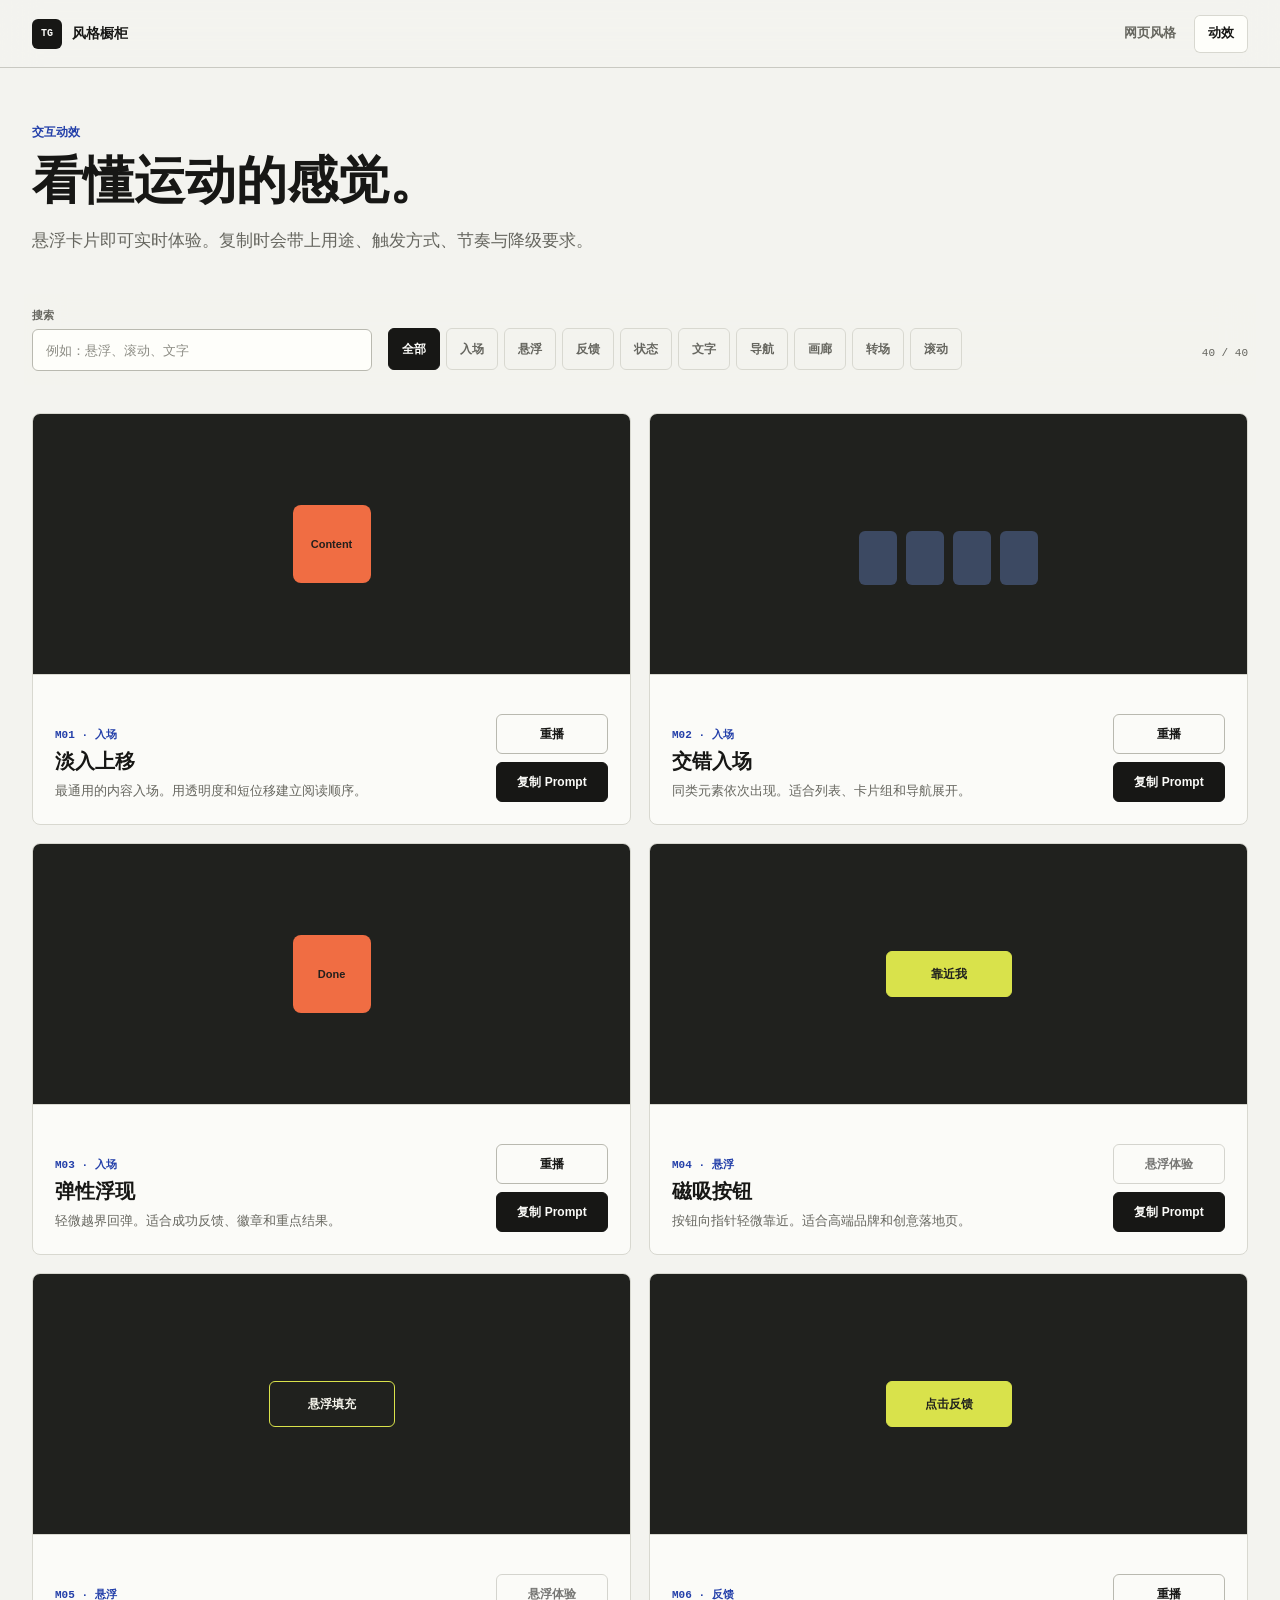
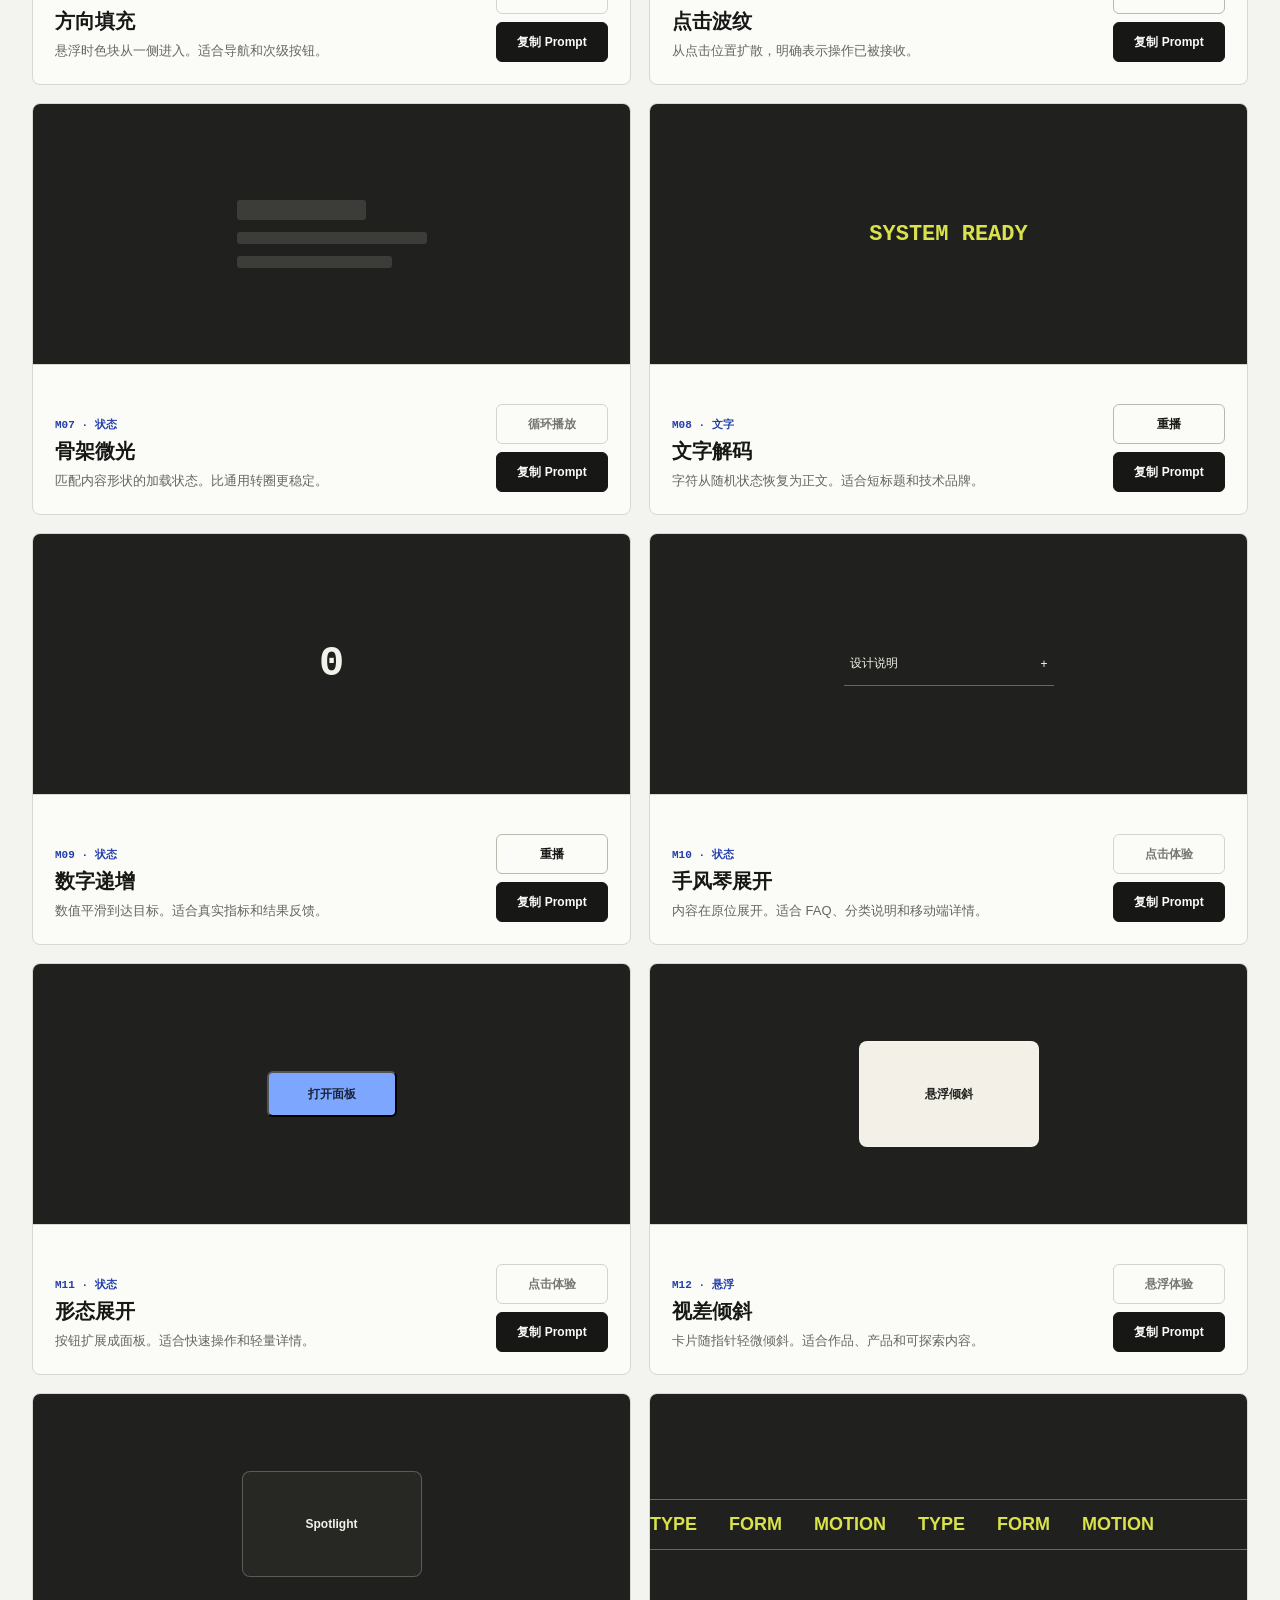
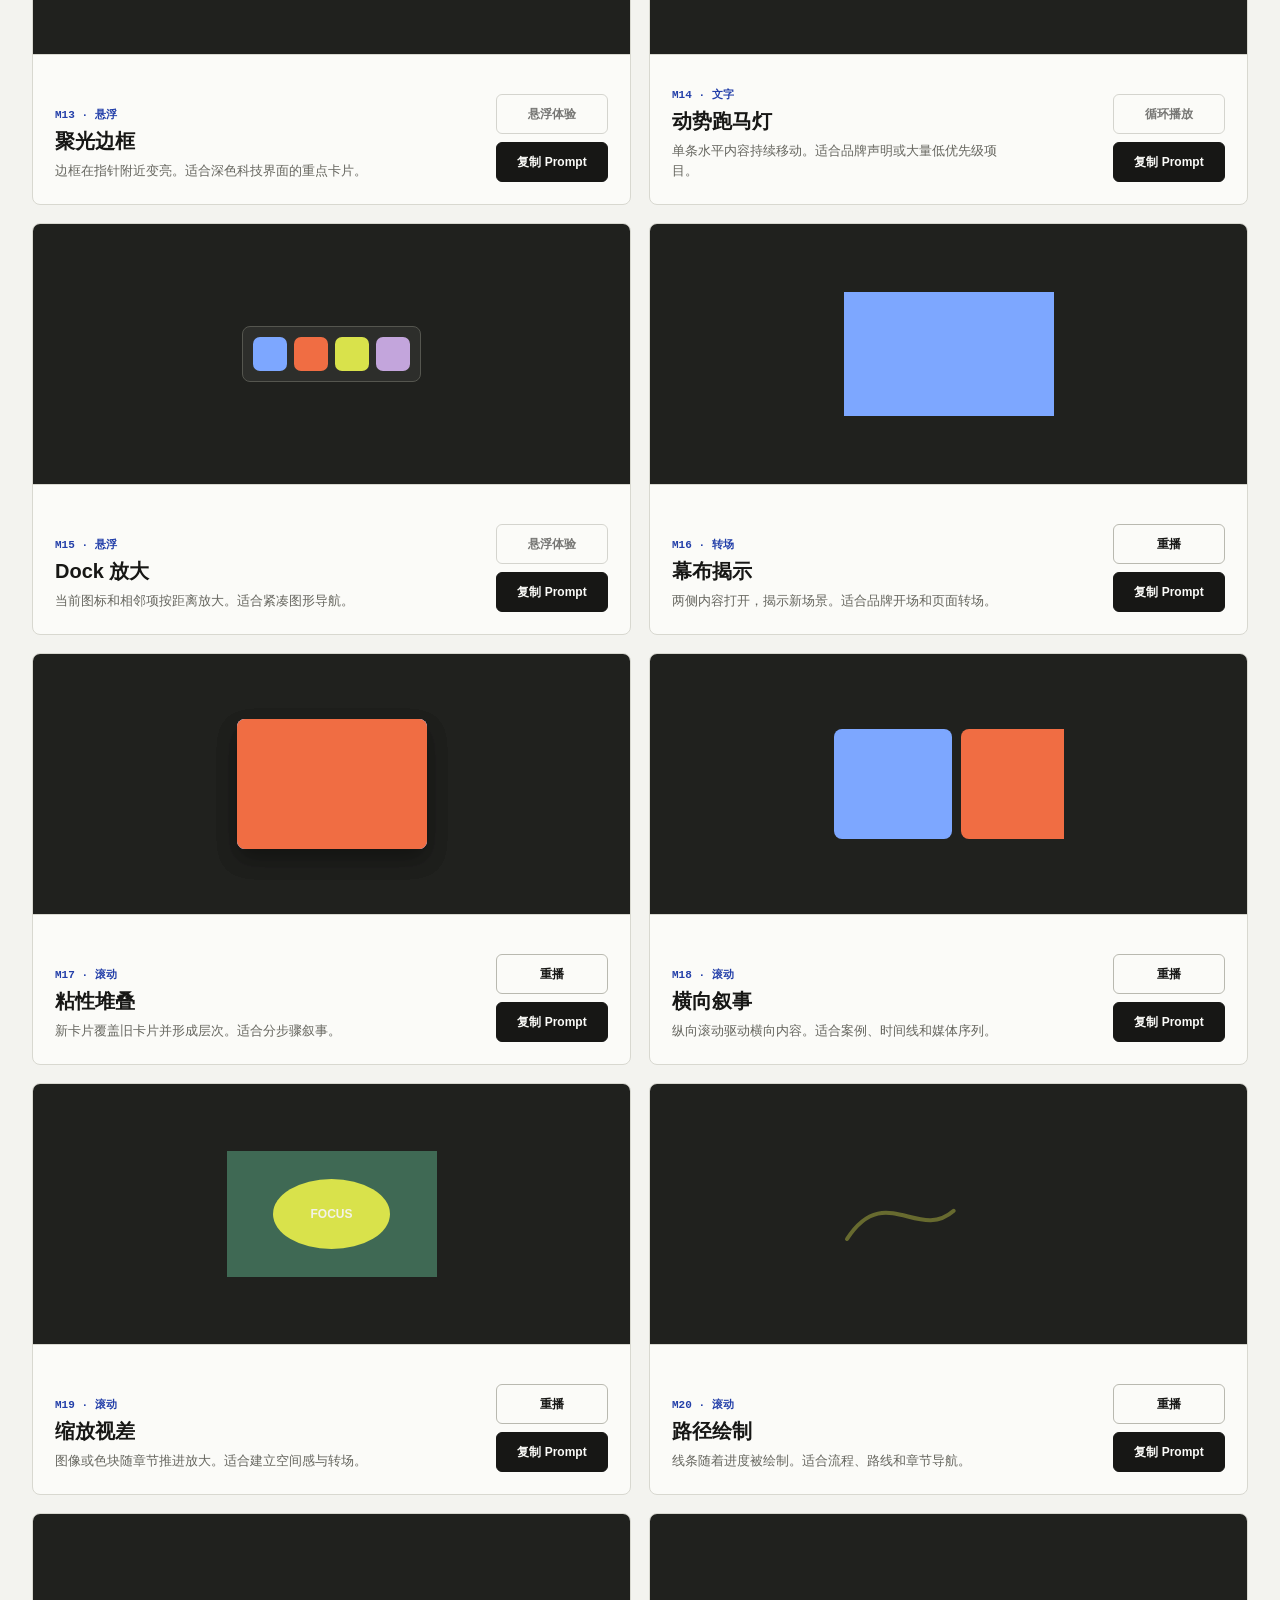
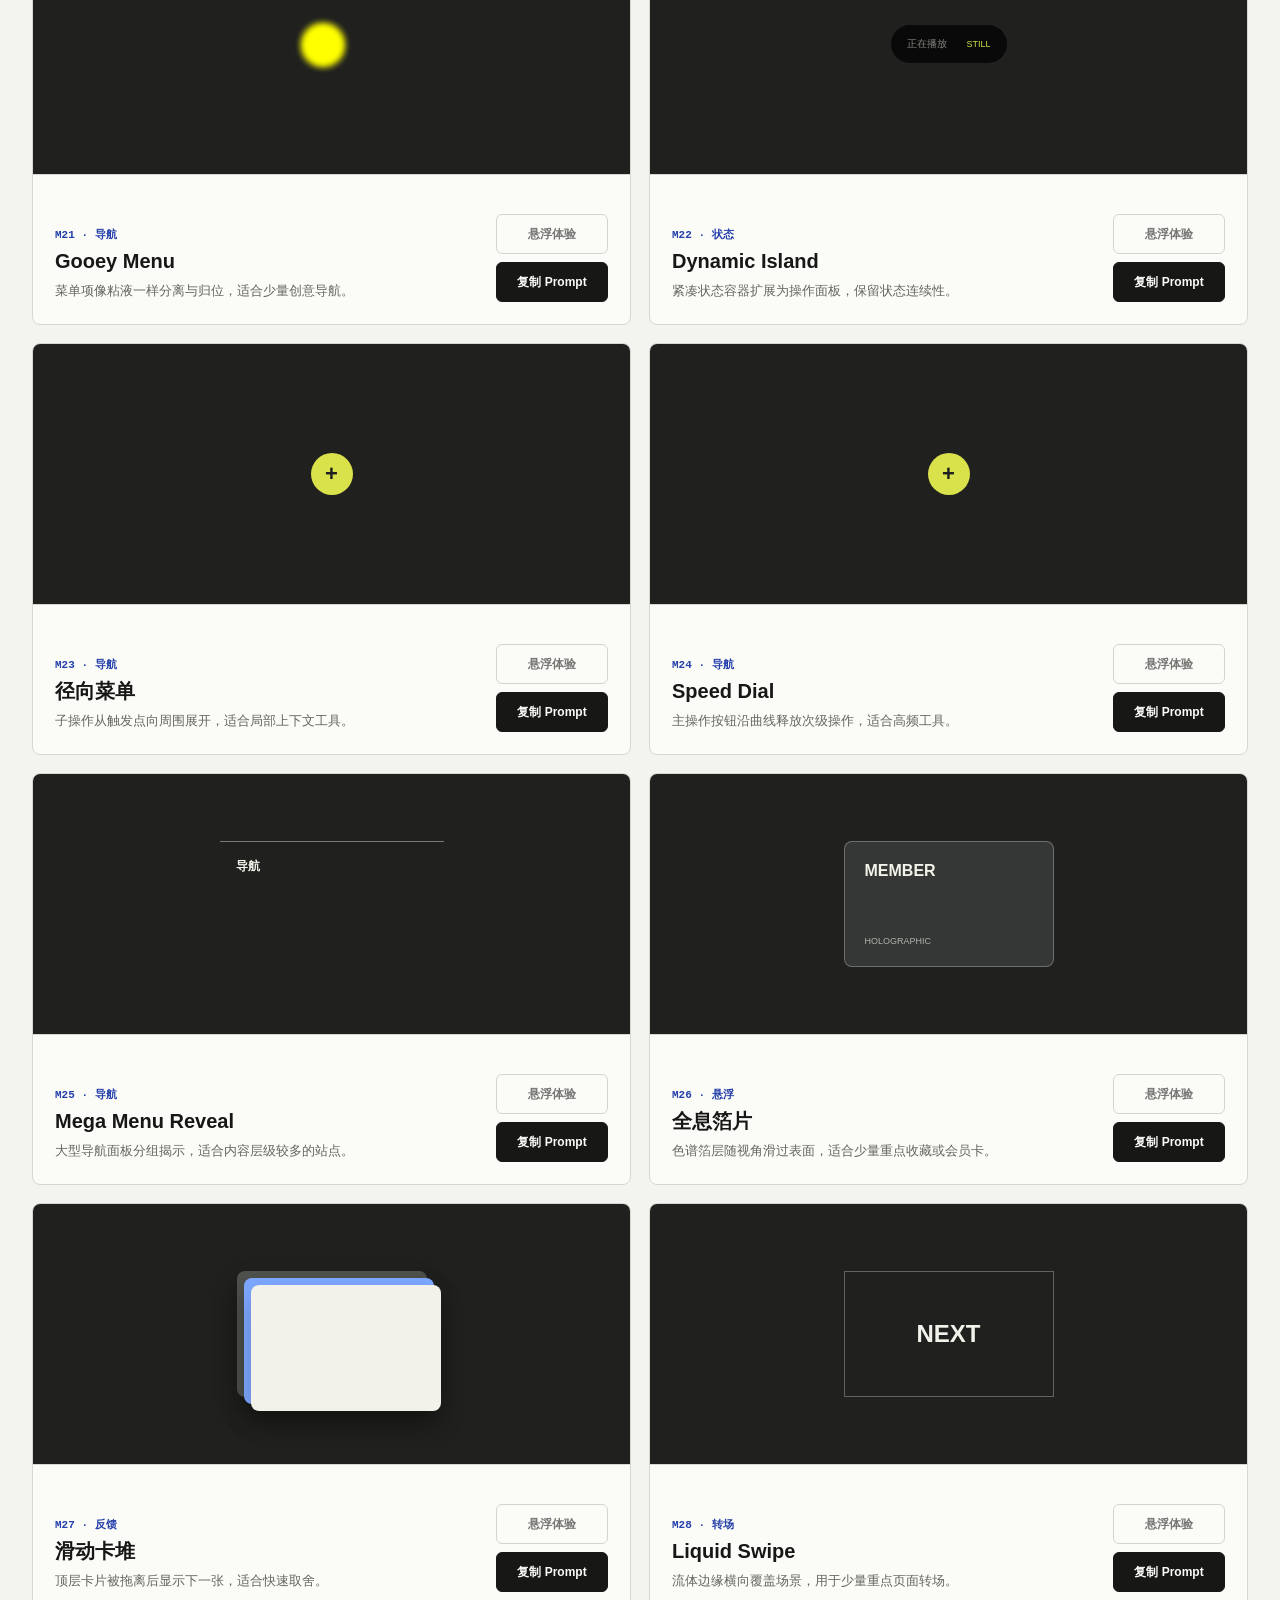
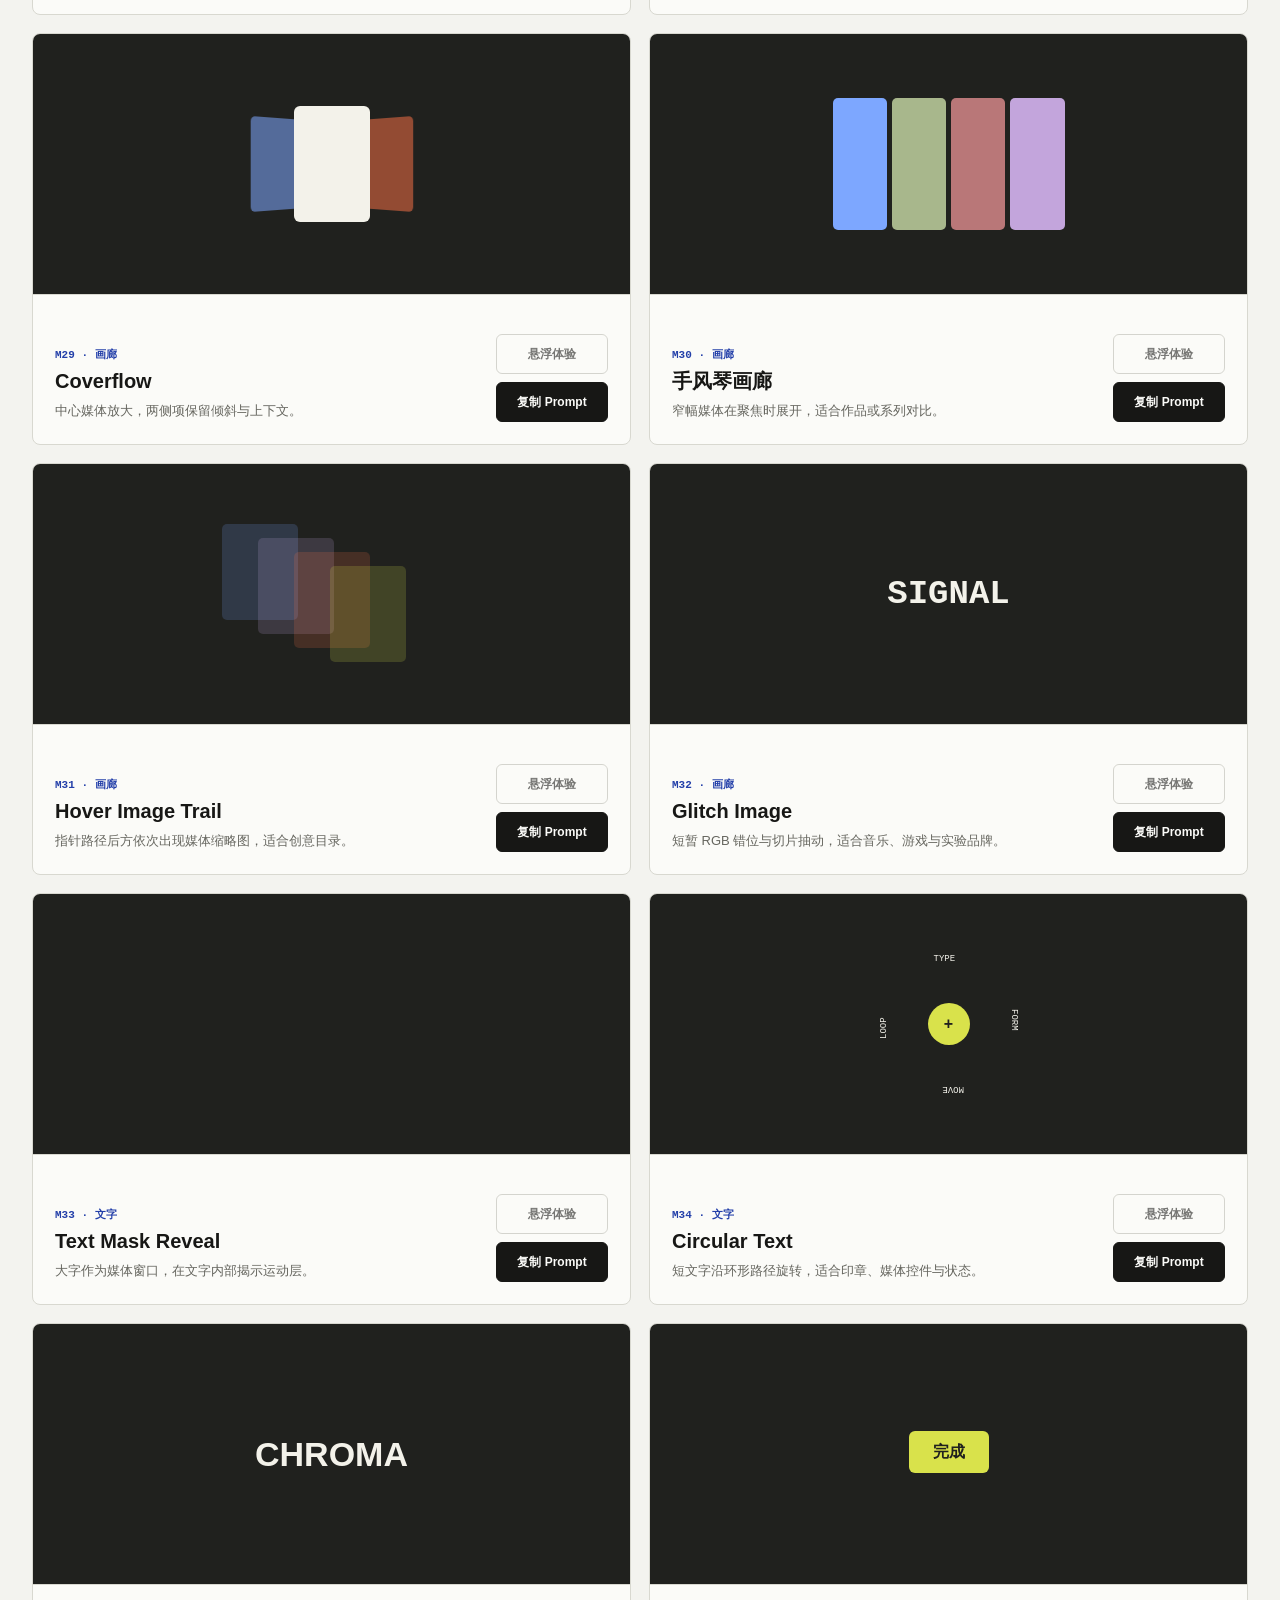
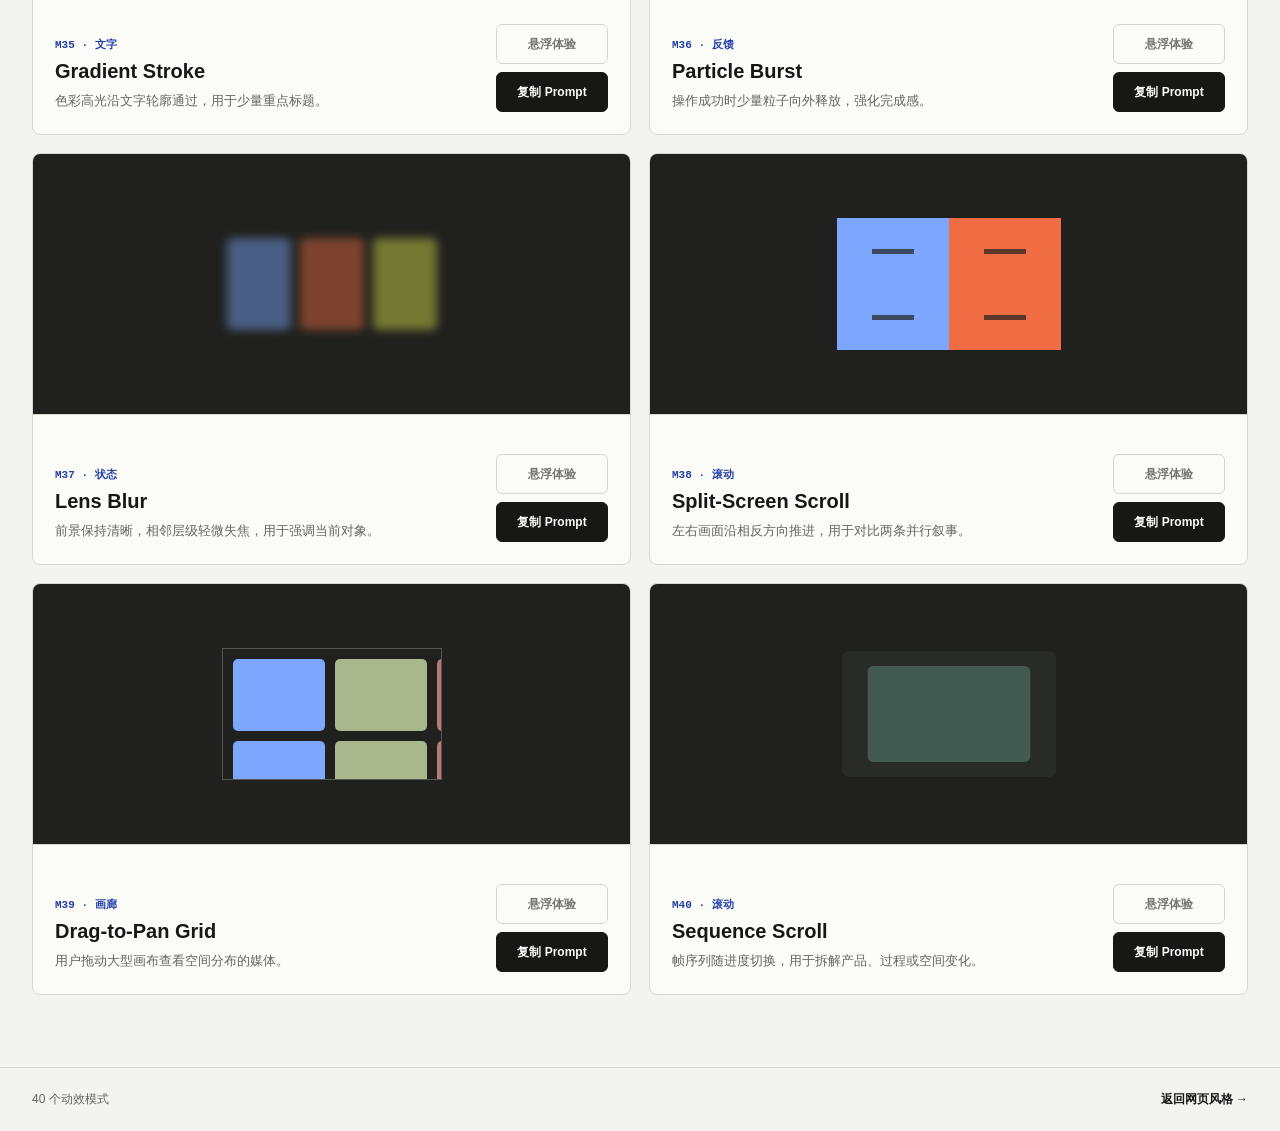
==== commit 9450badd: "Expand style and motion gallery" ====
--- a/motion.html
+++ b/motion.html
@@ -3,16 +3,16 @@
 <head>
   <meta charset="utf-8">
   <meta name="viewport" content="width=device-width, initial-scale=1">
-  <meta name="description" content="20 种网页交互动效的实时参考与可复制 Prompt。">
-  <title>交互动效 | Taste Gallery</title>
+  <meta name="description" content="40 种网页交互动效的实时参考与可复制 Prompt。">
+  <title>交互动效 | 风格橱柜</title>
   <link rel="icon" href="favicon.svg" type="image/svg+xml">
   <link rel="stylesheet" href="gallery.css">
 </head>
 <body data-gallery="motion">
   <header class="site-header">
-    <a class="brand" href="index.html" aria-label="TG Taste Gallery 首页">
+    <a class="brand" href="index.html" aria-label="风格橱柜首页">
       <span class="brand-mark" aria-hidden="true">TG</span>
-      <span>Taste Gallery</span>
+      <span>风格橱柜</span>
     </a>
     <nav class="main-nav" aria-label="主导航">
       <a href="styles.html">网页风格</a>
@@ -24,7 +24,7 @@
     <section class="gallery-heading">
       <p class="context-label">交互动效</p>
       <h1>看懂运动的感觉。</h1>
-      <p>点击重播或直接交互。复制时会带上用途、触发方式、节奏与降级要求。</p>
+      <p>悬浮卡片即可实时体验。复制时会带上用途、触发方式、节奏与降级要求。</p>
     </section>
 
     <section class="filter-bar" aria-label="动效筛选">
@@ -45,7 +45,7 @@
 
   <div class="copy-toast" id="copyToast" role="status" aria-live="polite"></div>
   <footer class="site-footer">
-    <span>20 个动效模式</span>
+    <span>40 个动效模式</span>
     <a href="styles.html">返回网页风格 <span aria-hidden="true">→</span></a>
   </footer>
   <script src="common.js"></script>
--- a/gallery.css
+++ b/gallery.css
@@ -31,6 +31,523 @@
   -webkit-font-smoothing: antialiased;
 }
 
+/* Homepage: a quiet, continuous inspiration cabinet. */
+.home-page {
+  --home-page: #dedfd9;
+  --home-wash: #d5dcd6;
+  --home-rose: #cfc3bf;
+  --home-sage: #8f9d94;
+  --home-ink: #323632;
+  --home-muted: #686e69;
+  --home-panel: rgba(238, 238, 232, 0.58);
+  --home-panel-strong: rgba(244, 243, 238, 0.82);
+  background:
+    linear-gradient(132deg, rgba(218, 210, 205, 0.72) 0%, rgba(222, 223, 217, 0.2) 42%, rgba(207, 217, 210, 0.62) 100%),
+    var(--home-page);
+  color: var(--home-ink);
+}
+
+.home-page .home-header {
+  position: relative;
+  min-height: 72px;
+  border: 0;
+  background: transparent;
+  backdrop-filter: none;
+  -webkit-backdrop-filter: none;
+}
+
+.home-page .home-brand { color: var(--home-ink); }
+
+.home-page .brand-mark {
+  background: var(--home-ink);
+  color: #eef0ea;
+}
+
+.home-header-note {
+  margin: 0;
+  color: var(--home-muted);
+  font-size: 12px;
+}
+
+.home-page .home-shell {
+  display: grid;
+  width: min(1400px, 100%);
+  min-height: calc(100dvh - 136px);
+  grid-template-columns: minmax(320px, 0.82fr) minmax(540px, 1.18fr);
+  gap: clamp(56px, 8vw, 132px);
+  align-items: center;
+  padding: clamp(32px, 5vw, 72px) 48px 64px;
+}
+
+.home-page .home-intro {
+  max-width: 470px;
+  padding-bottom: 4vh;
+}
+
+.home-page .context-label {
+  margin-bottom: 24px;
+  color: var(--home-muted);
+  font-family: var(--sans);
+  font-size: 12px;
+  font-weight: 650;
+}
+
+.home-page .home-intro h1 {
+  color: var(--home-ink);
+  font-size: clamp(54px, 6vw, 88px);
+  font-weight: 560;
+  line-height: 0.98;
+}
+
+.home-statement {
+  margin: 24px 0 0;
+  color: var(--home-ink);
+  font-size: clamp(22px, 2.2vw, 31px);
+  font-weight: 520;
+  line-height: 1.3;
+}
+
+.home-description {
+  max-width: 24em;
+  margin: 14px 0 0;
+  color: var(--home-muted);
+  font-size: 15px;
+  line-height: 1.8;
+}
+
+.home-meta {
+  display: flex;
+  flex-wrap: wrap;
+  gap: 10px 24px;
+  margin-top: 42px;
+  color: var(--home-muted);
+  font-size: 12px;
+}
+
+.home-meta span { white-space: nowrap; }
+
+.home-meta strong {
+  color: var(--home-ink);
+  font-family: var(--mono);
+  font-size: 13px;
+}
+
+.home-browser {
+  align-self: start;
+  width: 100%;
+  max-width: 760px;
+  margin-top: clamp(20px, 5vh, 52px);
+  justify-self: end;
+}
+
+.home-tabs {
+  display: inline-grid;
+  grid-template-columns: repeat(2, minmax(112px, 1fr));
+  gap: 4px;
+  padding: 4px;
+  border-radius: 8px;
+  background: rgba(247, 246, 241, 0.38);
+}
+
+.home-tab {
+  min-height: 38px;
+  border: 0;
+  border-radius: 6px;
+  background: transparent;
+  color: var(--home-muted);
+  cursor: pointer;
+  font-size: 13px;
+  font-weight: 650;
+  transition: background 220ms ease, color 220ms ease, transform 160ms ease;
+}
+
+.home-tab:hover { color: var(--home-ink); }
+
+.home-tab.active {
+  background: rgba(247, 246, 241, 0.78);
+  color: var(--home-ink);
+  box-shadow: 0 6px 20px rgba(68, 73, 66, 0.07);
+}
+
+.home-tab:active { transform: scale(0.98); }
+
+.home-page button:focus-visible,
+.home-page a:focus-visible {
+  outline-color: rgba(82, 105, 91, 0.52);
+}
+
+.home-panel-wrap {
+  position: relative;
+  min-height: 500px;
+  margin-top: 14px;
+}
+
+.home-panel[hidden] { display: none; }
+
+.home-panel.active {
+  animation: home-panel-enter 480ms cubic-bezier(0.16, 1, 0.3, 1) both;
+}
+
+@keyframes home-panel-enter {
+  from { transform: translateY(10px); opacity: 0; }
+  to { transform: translateY(0); opacity: 1; }
+}
+
+.home-preview {
+  display: grid;
+  min-height: 390px;
+  overflow: hidden;
+  border-radius: 8px;
+  font-family: var(--sans);
+  box-shadow: 0 30px 70px rgba(62, 68, 61, 0.1);
+}
+
+.style-cabinet {
+  grid-template-columns: minmax(0, 1.45fr) minmax(160px, 0.55fr);
+  grid-template-rows: repeat(2, 1fr);
+  gap: 3px;
+  background: rgba(80, 85, 79, 0.08);
+}
+
+.cabinet-main,
+.cabinet-sample {
+  position: relative;
+  display: flex;
+  flex-direction: column;
+  justify-content: space-between;
+  padding: 24px;
+}
+
+.cabinet-main {
+  grid-row: 1 / 3;
+  background: var(--home-rose);
+  color: #514742;
+}
+
+.cabinet-main::after {
+  position: absolute;
+  top: 17%;
+  right: 8%;
+  width: 31%;
+  aspect-ratio: 0.76;
+  border-radius: 48% 48% 6px 6px;
+  background: var(--home-sage);
+  content: "";
+}
+
+.preview-index,
+.cabinet-sample > span,
+.motion-demo > span {
+  position: relative;
+  z-index: 1;
+  font-family: var(--mono);
+  font-size: 10px;
+  font-weight: 700;
+  opacity: 0.66;
+}
+
+.cabinet-main > div {
+  position: relative;
+  z-index: 1;
+}
+
+.cabinet-main p {
+  margin: 0 0 12px;
+  font-size: 10px;
+  font-weight: 750;
+}
+
+.cabinet-main h2 {
+  max-width: 6em;
+  margin: 0;
+  font-size: clamp(36px, 4vw, 58px);
+  font-weight: 520;
+  line-height: 1.03;
+}
+
+.cabinet-main div > span {
+  display: block;
+  margin-top: 14px;
+  font-size: 12px;
+}
+
+.cabinet-sample { color: #333733; }
+.cabinet-sample strong { max-width: 8em; font-size: 17px; font-weight: 570; line-height: 1.25; }
+.cabinet-sample small { color: #606660; font-size: 10px; }
+.sample-minimal { background: #edede8; }
+.sample-cold { background: linear-gradient(145deg, #dce0e1, #a8afb1); }
+
+.motion-cabinet {
+  grid-template-columns: 1.1fr 0.95fr 0.95fr;
+  gap: 3px;
+  background: rgba(80, 85, 79, 0.08);
+}
+
+.motion-demo {
+  display: grid;
+  grid-template-rows: auto 1fr auto;
+  min-width: 0;
+  align-items: center;
+  padding: 24px;
+  background: var(--home-rose);
+  color: #514742;
+  cursor: default;
+  transition: filter 220ms ease;
+}
+
+.motion-demo:hover,
+.motion-demo:focus-visible { filter: brightness(1.035); }
+
+.motion-demo:focus-visible {
+  position: relative;
+  z-index: 1;
+}
+
+.motion-demo:nth-child(2) {
+  background: var(--home-sage);
+  color: #f0f1eb;
+}
+
+.motion-demo:nth-child(3) {
+  background: linear-gradient(145deg, #dce0e1, #a8afb1);
+  color: #414744;
+}
+
+.motion-demo small {
+  align-self: end;
+  font-size: 10px;
+  font-weight: 500;
+  opacity: 0.78;
+}
+
+.motion-fade-demo > i {
+  width: min(116px, 70%);
+  aspect-ratio: 1;
+  justify-self: center;
+  border-radius: 8px;
+  background: #6e5e57;
+  box-shadow: inset 0 1px 0 rgba(255,255,255,.28);
+  transform: translateY(18px);
+  opacity: 0.34;
+}
+
+.motion-stagger-demo > div {
+  display: grid;
+  width: 80%;
+  gap: 9px;
+  justify-self: center;
+}
+
+.motion-stagger-demo i {
+  display: block;
+  height: 42px;
+  border-radius: 6px;
+  background: #f0f1eb;
+  transform: translateY(14px);
+  opacity: 0.36;
+}
+
+.motion-demo:hover.motion-fade-demo > i,
+.motion-demo:focus-visible.motion-fade-demo > i {
+  animation: home-fade-demo 1.25s cubic-bezier(0.16, 1, 0.3, 1) both;
+}
+
+.motion-demo:hover.motion-stagger-demo i,
+.motion-demo:focus-visible.motion-stagger-demo i {
+  animation: home-stagger-demo 920ms cubic-bezier(0.16, 1, 0.3, 1) both;
+}
+
+.motion-demo:hover.motion-stagger-demo i:nth-child(2),
+.motion-demo:focus-visible.motion-stagger-demo i:nth-child(2) { animation-delay: 90ms; }
+
+.motion-demo:hover.motion-stagger-demo i:nth-child(3),
+.motion-demo:focus-visible.motion-stagger-demo i:nth-child(3) { animation-delay: 180ms; }
+
+.motion-magnetic-demo > i {
+  display: grid;
+  min-width: 92px;
+  min-height: 46px;
+  place-items: center;
+  justify-self: center;
+  border-radius: 8px;
+  background: #59665f;
+  color: #f0f1eb;
+  font-size: 11px;
+  font-weight: 650;
+  font-style: normal;
+}
+
+.motion-demo:hover.motion-magnetic-demo > i,
+.motion-demo:focus-visible.motion-magnetic-demo > i {
+  animation: home-magnetic-demo 1.1s cubic-bezier(0.16, 1, 0.3, 1) both;
+}
+
+@keyframes home-fade-demo {
+  0% { transform: translateY(18px); opacity: 0.34; }
+  60%, 100% { transform: translateY(0); opacity: 1; }
+}
+
+@keyframes home-stagger-demo {
+  0% { transform: translateY(14px); opacity: 0.36; }
+  70%, 100% { transform: translateY(0); opacity: 1; }
+}
+
+@keyframes home-magnetic-demo {
+  0%, 100% { transform: translate3d(0, 0, 0); }
+  38% { transform: translate3d(9px, -6px, 0); }
+  68% { transform: translate3d(-4px, 3px, 0); }
+}
+
+.home-panel-copy {
+  display: flex;
+  align-items: end;
+  justify-content: space-between;
+  gap: 28px;
+  padding: 22px 4px 0;
+}
+
+.home-panel-copy h2 {
+  margin: 0 0 6px;
+  color: var(--home-ink);
+  font-size: 18px;
+  font-weight: 620;
+}
+
+.home-panel-copy p {
+  max-width: 30em;
+  margin: 0;
+  color: var(--home-muted);
+  font-size: 12px;
+  line-height: 1.6;
+}
+
+.home-panel-link {
+  display: inline-flex;
+  min-height: 40px;
+  align-items: center;
+  gap: 8px;
+  border-radius: 6px;
+  color: var(--home-ink);
+  font-size: 12px;
+  font-weight: 700;
+  text-decoration: none;
+  white-space: nowrap;
+  transition: transform 180ms ease, color 180ms ease;
+}
+
+.home-panel-link:hover { color: #596a60; transform: translateY(-2px); }
+.home-panel-link:active { transform: translateY(0) scale(0.98); }
+
+.home-page .home-footer {
+  min-height: 64px;
+  border: 0;
+  color: var(--home-muted);
+  background: transparent;
+}
+
+@media (max-width: 900px) {
+  .home-page .home-shell {
+    grid-template-columns: 1fr;
+    gap: 42px;
+    padding: 40px 28px 64px;
+  }
+
+  .home-page .home-intro {
+    max-width: 560px;
+    padding: 0;
+  }
+
+  .home-browser {
+    max-width: none;
+    margin-top: 0;
+    justify-self: stretch;
+  }
+}
+
+@media (max-width: 620px) {
+  .home-page .home-header { padding-inline: 18px; }
+  .home-header-note { display: none; }
+
+  .home-page .home-shell {
+    gap: 34px;
+    padding: 34px 18px 48px;
+  }
+
+  .home-page .context-label { margin-bottom: 18px; }
+  .home-page .home-intro h1 { font-size: clamp(50px, 17vw, 68px); }
+  .home-statement { margin-top: 18px; font-size: 22px; }
+  .home-description { font-size: 14px; }
+  .home-meta { margin-top: 30px; }
+
+  .home-tabs {
+    display: grid;
+    width: 100%;
+  }
+
+  .home-panel-wrap { min-height: 470px; }
+  .home-preview { min-height: 340px; }
+
+  .style-cabinet {
+    grid-template-columns: 1fr 1fr;
+    grid-template-rows: minmax(220px, 1.3fr) minmax(110px, 0.7fr);
+  }
+
+  .cabinet-main { grid-column: 1 / 3; grid-row: 1; }
+  .cabinet-sample { padding: 16px; }
+  .cabinet-sample strong { font-size: 14px; }
+
+  .motion-cabinet {
+    grid-template-columns: 1fr 1fr;
+    grid-template-rows: minmax(210px, 1fr) 126px;
+  }
+
+  .motion-demo { padding: 16px; }
+  .motion-demo:nth-child(3) { grid-column: 1 / 3; }
+  .motion-magnetic-demo { grid-template-columns: auto 1fr auto; grid-template-rows: 1fr; gap: 16px; }
+  .motion-magnetic-demo small { align-self: center; }
+
+  .home-panel-copy {
+    display: grid;
+    gap: 12px;
+    padding-top: 18px;
+  }
+
+  .home-panel-link { width: fit-content; }
+
+  .home-page .home-footer {
+    align-items: flex-start;
+    padding-inline: 18px;
+  }
+}
+
+@media (prefers-color-scheme: dark) {
+  .home-page {
+    --home-page: #252925;
+    --home-wash: #303832;
+    --home-rose: #756863;
+    --home-sage: #63756a;
+    --home-ink: #e8e9e2;
+    --home-muted: #b8bdb7;
+    --home-panel: rgba(52, 58, 53, 0.62);
+    --home-panel-strong: rgba(67, 73, 67, 0.78);
+    background:
+      linear-gradient(132deg, rgba(80, 70, 67, 0.48) 0%, rgba(37, 41, 37, 0.2) 42%, rgba(58, 72, 63, 0.58) 100%),
+      var(--home-page);
+  }
+
+  .home-tabs { background: rgba(222, 226, 217, 0.08); }
+  .home-tab.active { background: rgba(225, 228, 220, 0.13); }
+  .home-preview { box-shadow: 0 30px 70px rgba(8, 10, 8, 0.24); }
+}
+
+@media (prefers-reduced-motion: reduce) {
+  html { scroll-behavior: auto; }
+  .home-panel.active { animation: none; }
+  .motion-fade-demo > i,
+  .motion-stagger-demo i,
+  .motion-magnetic-demo > i { animation: none !important; }
+}
+
 button,
 input { font: inherit; }
 
@@ -419,6 +936,7 @@
 }
 
 .specimen-grid[hidden] { display: none; }
+.specimen-card[hidden] { display: none; }
 
 .specimen-card {
   display: grid;
@@ -789,6 +1307,52 @@
 .style-blacktan .sample-title { font-weight: 520; }
 .style-blacktan .sample-cta { background: #e6c69c; color: #171816; }
 
+.style-bento { background: #e3e5df; color: #252925; }
+.style-bento::before,
+.style-bento::after { position: absolute; right: 24px; border-radius: 7px; content: ""; }
+.style-bento::before { top: 58px; width: 31%; height: 42%; background: #7d9184; }
+.style-bento::after { right: 30%; bottom: 24px; width: 20%; height: 23%; background: #cdbfba; }
+.style-bento .sample-body { position: relative; z-index: 1; width: 68%; padding: 18px; border-radius: 7px; background: rgba(247,248,244,.76); }
+.style-bento .sample-title { font-size: clamp(28px, 3.4vw, 44px); font-weight: 650; }
+.style-bento .sample-cta { background: #252925; color: #f4f5f1; }
+
+.style-aurora { background: #24282a; color: #f1f3ee; isolation: isolate; }
+.style-aurora::before { position: absolute; inset: -35%; z-index: -1; transform: rotate(-12deg); background: radial-gradient(circle at 24% 54%, rgba(111,157,160,.9), transparent 25%), radial-gradient(circle at 72% 30%, rgba(188,127,117,.75), transparent 27%), radial-gradient(circle at 62% 72%, rgba(185,203,193,.62), transparent 25%); filter: blur(20px); content: ""; }
+.style-aurora::after { position: absolute; inset: 20px; z-index: -1; border: 1px solid rgba(241,243,238,.22); border-radius: 8px; content: ""; }
+.style-aurora .sample-title { font-weight: 540; }
+.style-aurora .sample-cta { background: #e6ebe5; color: #24282a; }
+
+.style-kinetic { overflow: hidden; background: #ecede8; color: #202320; }
+.style-kinetic::after { position: absolute; right: -10px; bottom: -26px; transform: rotate(-90deg); color: rgba(201,105,88,.2); content: "TYPE"; font-size: 118px; font-weight: 900; line-height: 1; }
+.style-kinetic .sample-nav { transform: translateX(12%); }
+.style-kinetic .sample-body { position: relative; z-index: 1; transform: rotate(-3deg); transform-origin: left bottom; }
+.style-kinetic .sample-title { max-width: 7ch; color: #c96958; font-size: clamp(43px, 5vw, 68px); font-weight: 900; text-transform: uppercase; }
+.style-kinetic .sample-copy { transform: translateX(18%); }
+.style-kinetic .sample-cta { border: 1px solid #202320; background: transparent; color: #202320; }
+
+.style-chroma { background: #171b1c; color: #e7eae6; }
+.style-chroma::before { position: absolute; inset: 0; background-image: linear-gradient(rgba(231,234,230,.055) 1px, transparent 1px), linear-gradient(90deg, rgba(231,234,230,.055) 1px, transparent 1px); background-size: 34px 34px; content: ""; }
+.style-chroma::after { position: absolute; top: 20%; right: 7%; width: 34%; height: 50%; border: 1px solid transparent; border-radius: 8px; background: linear-gradient(#1d2223,#1d2223) padding-box, linear-gradient(135deg,#72a5a1,#b97778,#c5ba77) border-box; content: ""; }
+.style-chroma > * { position: relative; z-index: 1; }
+.style-chroma .sample-kicker { color: #72a5a1; font-family: var(--mono); }
+.style-chroma .sample-title { max-width: 8ch; }
+.style-chroma .sample-cta { border: 1px solid #72a5a1; background: transparent; color: #e7eae6; }
+
+.style-trust { background: #f3f5f3; color: #29363d; }
+.style-trust::after { position: absolute; top: 0; left: 0; width: 9px; height: 100%; background: #3f6478; content: ""; }
+.style-trust .sample-nav { padding-bottom: 11px; border-bottom: 2px solid #3f6478; }
+.style-trust .sample-body { gap: 11px; }
+.style-trust .sample-title { font-size: clamp(31px, 3.6vw, 46px); font-weight: 680; line-height: 1.08; }
+.style-trust .sample-cta { outline: 2px solid transparent; background: #3f6478; color: #fff; }
+.style-trust .sample-cta::after { margin-left: 9px; content: "›"; font-size: 15px; }
+
+.style-monopop { background: #eceeea; color: #202220; }
+.style-monopop::before { position: absolute; top: 0; right: 0; width: 24%; height: 100%; background: #202220; content: ""; }
+.style-monopop::after { position: absolute; top: 30px; right: calc(12% - 27px); width: 54px; aspect-ratio: 1; border-radius: 50%; background: #57b879; content: ""; }
+.style-monopop .sample-body { position: relative; z-index: 1; }
+.style-monopop .sample-title { max-width: 8ch; font-weight: 760; }
+.style-monopop .sample-cta { background: #57b879; color: #142219; }
+
 /* Motion specimens */
 .motion-grid .specimen-preview {
   min-height: 260px;
@@ -851,7 +1415,7 @@
 @keyframes demo-fade-rise { from { opacity: 0; transform: translateY(28px); } to { opacity: 1; transform: translateY(0); } }
 
 .stagger-set { display: flex; gap: 9px; }
-.stagger-set span { width: 38px; height: 54px; border-radius: 6px; background: #7da7ff; opacity: 0; }
+.stagger-set span { width: 38px; height: 54px; transform: translateY(14px); border-radius: 6px; background: #7da7ff; opacity: .3; }
 .motion-stage.play .stagger-set span { animation: demo-stagger 520ms cubic-bezier(.16,1,.3,1) both; }
 .motion-stage.play .stagger-set span:nth-child(2) { animation-delay: 80ms; }
 .motion-stage.play .stagger-set span:nth-child(3) { animation-delay: 160ms; }
@@ -862,12 +1426,18 @@
 @keyframes demo-spring { 0% { opacity: 0; transform: scale(.42); } 70% { opacity: 1; transform: scale(1.08); } 100% { transform: scale(1); } }
 
 .demo-magnetic { transition: transform 180ms cubic-bezier(.16,1,.3,1); }
-.demo-magnetic:hover { transform: translateY(-3px) scale(1.06); }
+.demo-magnetic:hover,
+.motion-grid .specimen-card:hover .demo-magnetic,
+.motion-grid .specimen-card:focus-within .demo-magnetic { transform: translateY(-3px) scale(1.06); }
 
 .demo-directional { background: transparent; color: #f3f2ea; }
 .demo-directional::before { position: absolute; inset: 0; z-index: -1; transform: translateX(-102%); background: #d9e24b; content: ""; transition: transform 300ms cubic-bezier(.16,1,.3,1); }
-.demo-directional:hover { color: #20211e; }
-.demo-directional:hover::before { transform: translateX(0); }
+.demo-directional:hover,
+.motion-grid .specimen-card:hover .demo-directional,
+.motion-grid .specimen-card:focus-within .demo-directional { color: #20211e; }
+.demo-directional:hover::before,
+.motion-grid .specimen-card:hover .demo-directional::before,
+.motion-grid .specimen-card:focus-within .demo-directional::before { transform: translateX(0); }
 
 .demo-ripple::after { position: absolute; top: var(--ripple-y, 50%); left: var(--ripple-x, 50%); width: 8px; height: 8px; transform: translate(-50%, -50%) scale(0); border-radius: 50%; background: rgba(255,255,255,.65); content: ""; }
 .motion-stage.play .demo-ripple::after { animation: demo-ripple 650ms ease-out; }
@@ -877,7 +1447,9 @@
 .skeleton-demo span { position: relative; height: 12px; overflow: hidden; border-radius: 3px; background: #3c3d38; }
 .skeleton-demo span:first-child { width: 68%; height: 20px; }
 .skeleton-demo span:last-child { width: 82%; }
-.skeleton-demo span::after { position: absolute; inset: 0; transform: translateX(-100%); background: linear-gradient(90deg, transparent, rgba(255,255,255,.18), transparent); content: ""; animation: demo-shimmer 1.4s infinite; }
+.skeleton-demo span::after { position: absolute; inset: 0; transform: translateX(-100%); background: linear-gradient(90deg, transparent, rgba(255,255,255,.18), transparent); content: ""; animation: demo-shimmer 1.4s infinite; animation-play-state: paused; }
+.motion-grid .specimen-card:hover .skeleton-demo span::after,
+.motion-grid .specimen-card:focus-within .skeleton-demo span::after { animation-play-state: running; }
 @keyframes demo-shimmer { to { transform: translateX(100%); } }
 
 .scramble-text { color: #d9e24b; font-family: var(--mono); font-size: 22px; font-weight: 800; }
@@ -888,20 +1460,32 @@
 .accordion-panel { max-height: 0; overflow: hidden; color: #b7b8af; font-size: 11px; line-height: 1.55; transition: max-height 350ms cubic-bezier(.16,1,.3,1), padding 350ms ease; }
 .accordion-demo.open .accordion-panel { max-height: 80px; padding-top: 14px; }
 .accordion-demo.open .accordion-trigger span { transform: rotate(45deg); }
+.motion-grid .specimen-card:hover .accordion-panel,
+.motion-grid .specimen-card:focus-within .accordion-panel { max-height: 80px; padding-top: 14px; }
+.motion-grid .specimen-card:hover .accordion-trigger span,
+.motion-grid .specimen-card:focus-within .accordion-trigger span { transform: rotate(45deg); }
 
 .morph-demo { position: relative; }
 .morph-panel { position: absolute; inset: 50% auto auto 50%; display: grid; width: 130px; height: 46px; place-items: center; transform: translate(-50%, -50%); border-radius: 6px; background: #7da7ff; color: #18233a; cursor: pointer; font-size: 12px; font-weight: 800; transition: width 380ms cubic-bezier(.16,1,.3,1), height 380ms cubic-bezier(.16,1,.3,1), border-radius 380ms ease; }
 .morph-demo.open .morph-panel { width: 210px; height: 128px; border-radius: 8px; }
+.motion-grid .specimen-card:hover .morph-panel,
+.motion-grid .specimen-card:focus-within .morph-panel { width: 210px; height: 128px; border-radius: 8px; }
 
 .demo-tilt { transition: transform 220ms ease, box-shadow 220ms ease; transform-style: preserve-3d; }
-.demo-tilt:hover { transform: perspective(600px) rotateX(7deg) rotateY(-9deg); box-shadow: 18px 18px 34px rgba(0,0,0,.24); }
+.demo-tilt:hover,
+.motion-grid .specimen-card:hover .demo-tilt,
+.motion-grid .specimen-card:focus-within .demo-tilt { transform: perspective(600px) rotateX(7deg) rotateY(-9deg); box-shadow: 18px 18px 34px rgba(0,0,0,.24); }
 
 .spotlight-demo { position: relative; overflow: hidden; background: #272824; color: #f3f2ea; }
-.spotlight-demo::before { position: absolute; inset: -2px; background: radial-gradient(circle at var(--spot-x, 50%) var(--spot-y, 50%), #7da7ff, transparent 34%); content: ""; }
+.spotlight-demo::before { position: absolute; inset: -2px; background: radial-gradient(circle at var(--spot-x, 50%) var(--spot-y, 50%), #7da7ff, transparent 34%); content: ""; opacity: .28; transition: opacity 240ms ease; }
 .spotlight-demo::after { position: absolute; inset: 1px; display: grid; place-items: center; border-radius: 7px; background: #272824; content: "Spotlight"; }
+.motion-grid .specimen-card:hover .spotlight-demo::before,
+.motion-grid .specimen-card:focus-within .spotlight-demo::before { opacity: 1; }
 
 .marquee-window { width: 100%; overflow: hidden; border-block: 1px solid #676861; padding: 14px 0; }
-.marquee-track { display: flex; width: max-content; gap: 32px; color: #d9e24b; font-size: 18px; font-weight: 800; animation: demo-marquee 7s linear infinite; }
+.marquee-track { display: flex; width: max-content; gap: 32px; color: #d9e24b; font-size: 18px; font-weight: 800; animation: demo-marquee 7s linear infinite; animation-play-state: paused; }
+.motion-grid .specimen-card:hover .marquee-track,
+.motion-grid .specimen-card:focus-within .marquee-track { animation-play-state: running; }
 @keyframes demo-marquee { to { transform: translateX(-50%); } }
 
 .dock-demo { display: flex; align-items: end; gap: 7px; padding: 10px; border: 1px solid #55564f; border-radius: 8px; background: rgba(255,255,255,.06); }
@@ -911,6 +1495,12 @@
 .dock-demo span:nth-child(4) { background: #c3a5dc; }
 .dock-demo span:hover { transform: scale(1.38) translateY(-4px); }
 .dock-demo span:has(+ span:hover), .dock-demo span:hover + span { transform: scale(1.14) translateY(-2px); }
+.motion-grid .specimen-card:hover .dock-demo span:nth-child(2),
+.motion-grid .specimen-card:focus-within .dock-demo span:nth-child(2) { transform: scale(1.38) translateY(-4px); }
+.motion-grid .specimen-card:hover .dock-demo span:nth-child(1),
+.motion-grid .specimen-card:hover .dock-demo span:nth-child(3),
+.motion-grid .specimen-card:focus-within .dock-demo span:nth-child(1),
+.motion-grid .specimen-card:focus-within .dock-demo span:nth-child(3) { transform: scale(1.14) translateY(-2px); }
 
 .curtain-demo { position: relative; display: grid; width: 210px; height: 124px; place-items: center; overflow: hidden; background: #d9e24b; color: #20211e; font-weight: 850; }
 .curtain-demo::before, .curtain-demo::after { position: absolute; top: 0; width: 50.5%; height: 100%; background: #7da7ff; content: ""; }
@@ -947,14 +1537,178 @@
 
 .path-demo { width: 220px; height: 90px; }
 .path-demo svg { width: 100%; height: 100%; }
-.path-demo path { fill: none; stroke: #d9e24b; stroke-width: 4; stroke-linecap: round; stroke-dasharray: 420; stroke-dashoffset: 420; }
+.path-demo path { fill: none; stroke: #d9e24b; stroke-width: 4; stroke-linecap: round; stroke-dasharray: 420; stroke-dashoffset: 300; opacity: .38; }
 .motion-stage.play .path-demo path { animation: draw-path 1.6s cubic-bezier(.16,1,.3,1) forwards; }
-@keyframes draw-path { to { stroke-dashoffset: 0; } }
+@keyframes draw-path { to { stroke-dashoffset: 0; opacity: 1; } }
 
 .mask-demo { position: relative; overflow: hidden; color: #f3f2ea; font-size: 34px; font-weight: 850; }
 .mask-demo span { display: block; transform: translateY(110%); }
 .motion-stage.play .mask-demo span { animation: mask-reveal 750ms cubic-bezier(.16,1,.3,1) forwards; }
 @keyframes mask-reveal { to { transform: translateY(0); } }
+
+/* Extended motion vocabulary */
+.gooey-demo { position: relative; width: 170px; height: 72px; filter: contrast(15); }
+.gooey-demo span { position: absolute; top: 19px; left: 58px; width: 36px; height: 36px; border-radius: 50%; background: #d9e24b; filter: blur(5px); }
+.motion-stage.play .gooey-demo span:nth-child(2) { animation: gooey-two 620ms cubic-bezier(.16,1,.3,1) both; }
+.motion-stage.play .gooey-demo span:nth-child(3) { animation: gooey-three 620ms 60ms cubic-bezier(.16,1,.3,1) both; }
+.motion-stage.play .gooey-demo span:nth-child(4) { animation: gooey-four 620ms 120ms cubic-bezier(.16,1,.3,1) both; }
+@keyframes gooey-two { to { transform: translateX(46px) scale(.78); } }
+@keyframes gooey-three { to { transform: translateX(88px) scale(.65); } }
+@keyframes gooey-four { to { transform: translateX(-42px) scale(.78); } }
+
+.island-demo { display: grid; width: 116px; height: 38px; place-items: center; overflow: hidden; border-radius: 24px; background: #080908; transition: width 480ms cubic-bezier(.16,1,.3,1), height 480ms cubic-bezier(.16,1,.3,1), border-radius 480ms ease; }
+.island-demo div { display: flex; width: 100%; align-items: center; justify-content: space-between; gap: 18px; padding: 0 16px; white-space: nowrap; }
+.island-demo span { font-size: 10px; opacity: .55; }
+.island-demo small { color: #d9e24b; font-size: 9px; }
+.motion-grid .specimen-card:hover .island-demo, .motion-grid .specimen-card:focus-within .island-demo { width: 220px; height: 88px; border-radius: 18px; }
+
+.radial-demo, .speed-dial-demo { position: relative; width: 150px; height: 150px; }
+.radial-demo b, .speed-dial-demo b { position: absolute; top: 54px; left: 54px; z-index: 2; display: grid; width: 42px; height: 42px; place-items: center; border-radius: 50%; background: #d9e24b; color: #20211e; font-size: 22px; transition: transform 420ms ease; }
+.radial-demo span, .speed-dial-demo span { position: absolute; top: 59px; left: 59px; width: 32px; height: 32px; border-radius: 50%; background: #7da7ff; transition: transform 480ms cubic-bezier(.16,1,.3,1), opacity 240ms ease; opacity: .3; }
+.motion-grid .specimen-card:hover .radial-demo b, .motion-grid .specimen-card:focus-within .radial-demo b, .motion-grid .specimen-card:hover .speed-dial-demo b, .motion-grid .specimen-card:focus-within .speed-dial-demo b { transform: rotate(45deg); }
+.motion-grid .specimen-card:hover .radial-demo span, .motion-grid .specimen-card:focus-within .radial-demo span, .motion-grid .specimen-card:hover .speed-dial-demo span, .motion-grid .specimen-card:focus-within .speed-dial-demo span { opacity: 1; }
+.motion-grid .specimen-card:hover .radial-demo span:nth-of-type(1), .motion-grid .specimen-card:focus-within .radial-demo span:nth-of-type(1) { transform: translate(-52px,-42px); }
+.motion-grid .specimen-card:hover .radial-demo span:nth-of-type(2), .motion-grid .specimen-card:focus-within .radial-demo span:nth-of-type(2) { transform: translate(0,-65px); }
+.motion-grid .specimen-card:hover .radial-demo span:nth-of-type(3), .motion-grid .specimen-card:focus-within .radial-demo span:nth-of-type(3) { transform: translate(52px,-42px); }
+.motion-grid .specimen-card:hover .radial-demo span:nth-of-type(4), .motion-grid .specimen-card:focus-within .radial-demo span:nth-of-type(4) { transform: translate(65px,10px); }
+.motion-grid .specimen-card:hover .speed-dial-demo span:nth-of-type(1), .motion-grid .specimen-card:focus-within .speed-dial-demo span:nth-of-type(1) { transform: translateY(-52px); }
+.motion-grid .specimen-card:hover .speed-dial-demo span:nth-of-type(2), .motion-grid .specimen-card:focus-within .speed-dial-demo span:nth-of-type(2) { transform: translateY(-92px); }
+.motion-grid .specimen-card:hover .speed-dial-demo span:nth-of-type(3), .motion-grid .specimen-card:focus-within .speed-dial-demo span:nth-of-type(3) { transform: translateY(-132px); }
+
+.mega-demo { width: 224px; padding: 16px; border-top: 1px solid #777970; }
+.mega-demo strong { display: block; font-size: 12px; }
+.mega-demo div { display: grid; grid-template-columns: repeat(3,1fr); gap: 7px; margin-top: 14px; overflow: hidden; }
+.mega-demo span { height: 62px; transform: translateY(-110%); border-radius: 5px; background: #7da7ff; opacity: .25; }
+.mega-demo span:nth-child(2) { background: #f06d43; }
+.mega-demo span:nth-child(3) { background: #d9e24b; }
+.motion-stage.play .mega-demo span { animation: mega-reveal 620ms cubic-bezier(.16,1,.3,1) both; }
+.motion-stage.play .mega-demo span:nth-child(2) { animation-delay: 70ms; }
+.motion-stage.play .mega-demo span:nth-child(3) { animation-delay: 140ms; }
+@keyframes mega-reveal { to { transform: translateY(0); opacity: 1; } }
+
+.foil-demo { position: relative; display: grid; width: 210px; height: 126px; align-content: space-between; overflow: hidden; padding: 20px; border: 1px solid rgba(255,255,255,.28); border-radius: 8px; background: #343735; }
+.foil-demo::after { position: absolute; inset: -70%; transform: translateX(-55%) rotate(22deg); background: linear-gradient(90deg, transparent 38%, rgba(114,165,161,.65), rgba(217,226,75,.75), rgba(185,119,120,.65), transparent 62%); content: ""; }
+.foil-demo strong, .foil-demo span { position: relative; z-index: 1; }
+.foil-demo span { font-size: 9px; opacity: .65; }
+.motion-stage.play .foil-demo::after { animation: foil-sweep 1.2s ease-out both; }
+@keyframes foil-sweep { to { transform: translateX(55%) rotate(22deg); } }
+
+.swipe-demo { position: relative; width: 190px; height: 126px; }
+.swipe-demo span { position: absolute; inset: 0; border-radius: 8px; background: #4e514c; box-shadow: 0 12px 24px rgba(0,0,0,.22); }
+.swipe-demo span:nth-child(2) { transform: translate(7px,7px); background: #7da7ff; }
+.swipe-demo span:nth-child(3) { transform: translate(14px,14px); background: #f3f2ea; }
+.motion-stage.play .swipe-demo span:nth-child(3) { animation: card-swipe 850ms cubic-bezier(.16,1,.3,1) both; }
+@keyframes card-swipe { 55% { transform: translate(110px,-12px) rotate(9deg); opacity: 1; } 100% { transform: translate(14px,14px); opacity: .18; } }
+
+.liquid-demo { position: relative; display: grid; width: 210px; height: 126px; place-items: center; overflow: hidden; border: 1px solid #62635b; }
+.liquid-demo::before { position: absolute; inset: -25%; transform: translateX(-85%) skewX(-14deg); border-radius: 42%; background: #7da7ff; content: ""; }
+.liquid-demo strong { position: relative; z-index: 1; font-size: 24px; }
+.motion-stage.play .liquid-demo::before { animation: liquid-swipe 900ms cubic-bezier(.76,0,.24,1) both; }
+@keyframes liquid-swipe { to { transform: translateX(85%) skewX(-14deg); } }
+
+.coverflow-demo { display: flex; width: 230px; align-items: center; justify-content: center; perspective: 500px; }
+.coverflow-demo span { width: 80px; height: 116px; border-radius: 6px; background: #7da7ff; transition: transform 520ms cubic-bezier(.16,1,.3,1), opacity 300ms ease; }
+.coverflow-demo span:first-child { transform: rotateY(42deg) translateX(26px) scale(.82); opacity: .55; }
+.coverflow-demo span:nth-child(2) { z-index: 2; background: #f3f2ea; }
+.coverflow-demo span:last-child { transform: rotateY(-42deg) translateX(-26px) scale(.82); background: #f06d43; opacity: .55; }
+.motion-stage.play .coverflow-demo span:first-child { transform: rotateY(0) translateX(80px) scale(1); opacity: 1; }
+.motion-stage.play .coverflow-demo span:nth-child(2) { transform: rotateY(-42deg) translateX(54px) scale(.82); opacity: .55; }
+.motion-stage.play .coverflow-demo span:last-child { transform: rotateY(-52deg) translateX(2px) scale(.72); opacity: .3; }
+
+.image-accordion-demo { display: flex; width: 232px; height: 132px; gap: 5px; }
+.image-accordion-demo span { flex: 1; border-radius: 5px; background: #7da7ff; transition: flex 480ms cubic-bezier(.16,1,.3,1), filter 300ms ease; }
+.image-accordion-demo span:nth-child(2) { background: #a8b78c; }
+.image-accordion-demo span:nth-child(3) { background: #b97778; }
+.image-accordion-demo span:nth-child(4) { background: #c3a5dc; }
+.motion-grid .specimen-card:hover .image-accordion-demo span:nth-child(2), .motion-grid .specimen-card:focus-within .image-accordion-demo span:nth-child(2) { flex: 3.2; }
+.motion-grid .specimen-card:hover .image-accordion-demo span:not(:nth-child(2)), .motion-grid .specimen-card:focus-within .image-accordion-demo span:not(:nth-child(2)) { filter: brightness(.62); }
+
+.trail-demo { position: relative; width: 220px; height: 140px; }
+.trail-demo span { position: absolute; width: 76px; height: 96px; border-radius: 5px; background: #7da7ff; opacity: .18; }
+.trail-demo span:nth-child(2) { left: 36px; top: 14px; background: #c3a5dc; }
+.trail-demo span:nth-child(3) { left: 72px; top: 28px; background: #f06d43; }
+.trail-demo span:nth-child(4) { left: 108px; top: 42px; background: #d9e24b; }
+.motion-stage.play .trail-demo span { animation: trail-pop 680ms cubic-bezier(.16,1,.3,1) both; }
+.motion-stage.play .trail-demo span:nth-child(2) { animation-delay: 70ms; }
+.motion-stage.play .trail-demo span:nth-child(3) { animation-delay: 140ms; }
+.motion-stage.play .trail-demo span:nth-child(4) { animation-delay: 210ms; }
+@keyframes trail-pop { from { transform: translate(-18px,18px) scale(.8); opacity: 0; } to { transform: none; opacity: .9; } }
+
+.glitch-demo { position: relative; color: #f3f2ea; font-family: var(--mono); font-size: 34px; font-weight: 900; }
+.glitch-demo::before, .glitch-demo::after { position: absolute; inset: 0; content: attr(data-label); opacity: 0; }
+.glitch-demo::before { color: #72a5a1; }
+.glitch-demo::after { color: #b97778; }
+.motion-stage.play .glitch-demo { animation: glitch-main 520ms steps(2,end) both; }
+.motion-stage.play .glitch-demo::before { animation: glitch-a 520ms steps(2,end) both; }
+.motion-stage.play .glitch-demo::after { animation: glitch-b 520ms steps(2,end) both; }
+@keyframes glitch-main { 35% { transform: skewX(7deg); } 70% { transform: translateX(-2px); } }
+@keyframes glitch-a { 25%,65% { transform: translate(5px,-2px); opacity: .8; } }
+@keyframes glitch-b { 35%,75% { transform: translate(-5px,2px); opacity: .8; } }
+
+.text-mask-demo { overflow: hidden; color: #d9e24b; font-size: 50px; font-weight: 880; line-height: 1; clip-path: inset(0 100% 0 0); }
+.motion-stage.play .text-mask-demo { animation: text-mask-wide 850ms cubic-bezier(.16,1,.3,1) forwards; }
+@keyframes text-mask-wide { to { clip-path: inset(0); } }
+
+.circular-demo { position: relative; width: 140px; height: 140px; }
+.circular-demo div { position: absolute; inset: 0; }
+.circular-demo span { position: absolute; left: 55px; font-family: var(--mono); font-size: 9px; transform-origin: 15px 70px; }
+.circular-demo span:nth-child(2) { transform: rotate(90deg); }
+.circular-demo span:nth-child(3) { transform: rotate(180deg); }
+.circular-demo span:nth-child(4) { transform: rotate(270deg); }
+.circular-demo b { position: absolute; inset: 49px; display: grid; place-items: center; border-radius: 50%; background: #d9e24b; color: #20211e; }
+.motion-stage.play .circular-demo div { animation: circle-type 1.5s cubic-bezier(.16,1,.3,1) both; }
+@keyframes circle-type { to { transform: rotate(180deg); } }
+
+.stroke-demo { padding: 4px; background: linear-gradient(90deg,#72a5a1,#d9e24b,#b97778) left bottom / 0 3px no-repeat; color: #f3f2ea; font-size: 34px; font-weight: 820; }
+.motion-stage.play .stroke-demo { animation: stroke-grow 900ms cubic-bezier(.16,1,.3,1) forwards; }
+@keyframes stroke-grow { to { background-size: 100% 3px; } }
+
+.particle-demo { position: relative; width: 190px; height: 120px; }
+.particle-demo button { position: absolute; top: 37px; left: 55px; z-index: 2; width: 80px; height: 42px; border: 0; border-radius: 6px; background: #d9e24b; color: #20211e; font-weight: 800; }
+.particle-demo span { position: absolute; top: 56px; left: 92px; width: 7px; height: 7px; border-radius: 50%; background: #7da7ff; opacity: 0; }
+.particle-demo span:nth-of-type(2n) { background: #f06d43; }
+.motion-stage.play .particle-demo span { animation: particle-burst 760ms cubic-bezier(.16,1,.3,1) both; }
+.motion-stage.play .particle-demo span:nth-of-type(2) { --px: 48px; --py: -30px; }
+.motion-stage.play .particle-demo span:nth-of-type(3) { --px: 56px; --py: 18px; }
+.motion-stage.play .particle-demo span:nth-of-type(4) { --px: 18px; --py: 42px; }
+.motion-stage.play .particle-demo span:nth-of-type(5) { --px: -30px; --py: 38px; }
+.motion-stage.play .particle-demo span:nth-of-type(6) { --px: -54px; --py: 0; }
+.motion-stage.play .particle-demo span:nth-of-type(7) { --px: -32px; --py: -37px; }
+.motion-stage.play .particle-demo span:nth-of-type(8) { --px: 8px; --py: -48px; }
+@keyframes particle-burst { 20% { opacity: 1; } 100% { transform: translate(var(--px,38px),var(--py,-28px)) scale(.25); opacity: 0; } }
+
+.lens-demo { display: flex; gap: 9px; }
+.lens-demo span { width: 64px; height: 92px; border-radius: 6px; background: #7da7ff; filter: blur(5px); opacity: .45; transition: filter 450ms ease, transform 450ms cubic-bezier(.16,1,.3,1), opacity 300ms ease; }
+.lens-demo span:nth-child(2) { background: #f06d43; }
+.lens-demo span:nth-child(3) { background: #d9e24b; }
+.motion-grid .specimen-card:hover .lens-demo span:nth-child(2), .motion-grid .specimen-card:focus-within .lens-demo span:nth-child(2) { transform: scale(1.16); filter: blur(0); opacity: 1; }
+
+.split-demo { display: grid; width: 224px; height: 132px; grid-template-columns: 1fr 1fr; overflow: hidden; }
+.split-demo > div { display: grid; place-items: center; background: #7da7ff; transition: transform 700ms cubic-bezier(.76,0,.24,1); }
+.split-demo > div:last-child { background: #f06d43; }
+.split-demo span { width: 42px; height: 5px; background: rgba(32,33,30,.7); }
+.motion-stage.play .split-demo > div:first-child { transform: translateY(-28px); }
+.motion-stage.play .split-demo > div:last-child { transform: translateY(28px); }
+
+.drag-grid-demo { width: 220px; height: 132px; overflow: hidden; border: 1px solid #55564f; }
+.drag-grid-demo div { display: grid; width: 330px; grid-template-columns: repeat(3,92px); gap: 10px; padding: 10px; }
+.drag-grid-demo span { height: 72px; border-radius: 5px; background: #7da7ff; }
+.drag-grid-demo span:nth-child(3n+2) { background: #a8b78c; }
+.drag-grid-demo span:nth-child(3n) { background: #b97778; }
+.motion-stage.play .drag-grid-demo div { animation: drag-pan 1.1s cubic-bezier(.16,1,.3,1) both; }
+@keyframes drag-pan { to { transform: translate(-96px,-34px); } }
+
+.sequence-demo { position: relative; width: 214px; height: 126px; overflow: hidden; border-radius: 7px; background: #292b28; }
+.sequence-demo span { position: absolute; inset: 0; transform: scale(.76); border-radius: inherit; background: #425a52; opacity: 0; }
+.sequence-demo span:first-child { opacity: 1; }
+.sequence-demo span:nth-child(2) { background: #617f78; }
+.sequence-demo span:nth-child(3) { background: #8aa49a; }
+.sequence-demo span:nth-child(4) { background: #d9e24b; }
+.motion-stage.play .sequence-demo span { animation: sequence-frame 1.15s steps(1,end) both; }
+.motion-stage.play .sequence-demo span:nth-child(2) { animation-delay: 280ms; }
+.motion-stage.play .sequence-demo span:nth-child(3) { animation-delay: 560ms; }
+.motion-stage.play .sequence-demo span:nth-child(4) { animation-delay: 840ms; }
+@keyframes sequence-frame { 0% { transform: scale(.76); opacity: 0; } 1%,100% { transform: scale(1); opacity: 1; } }
 
 @media (prefers-reduced-motion: reduce) {
   html { scroll-behavior: auto; }
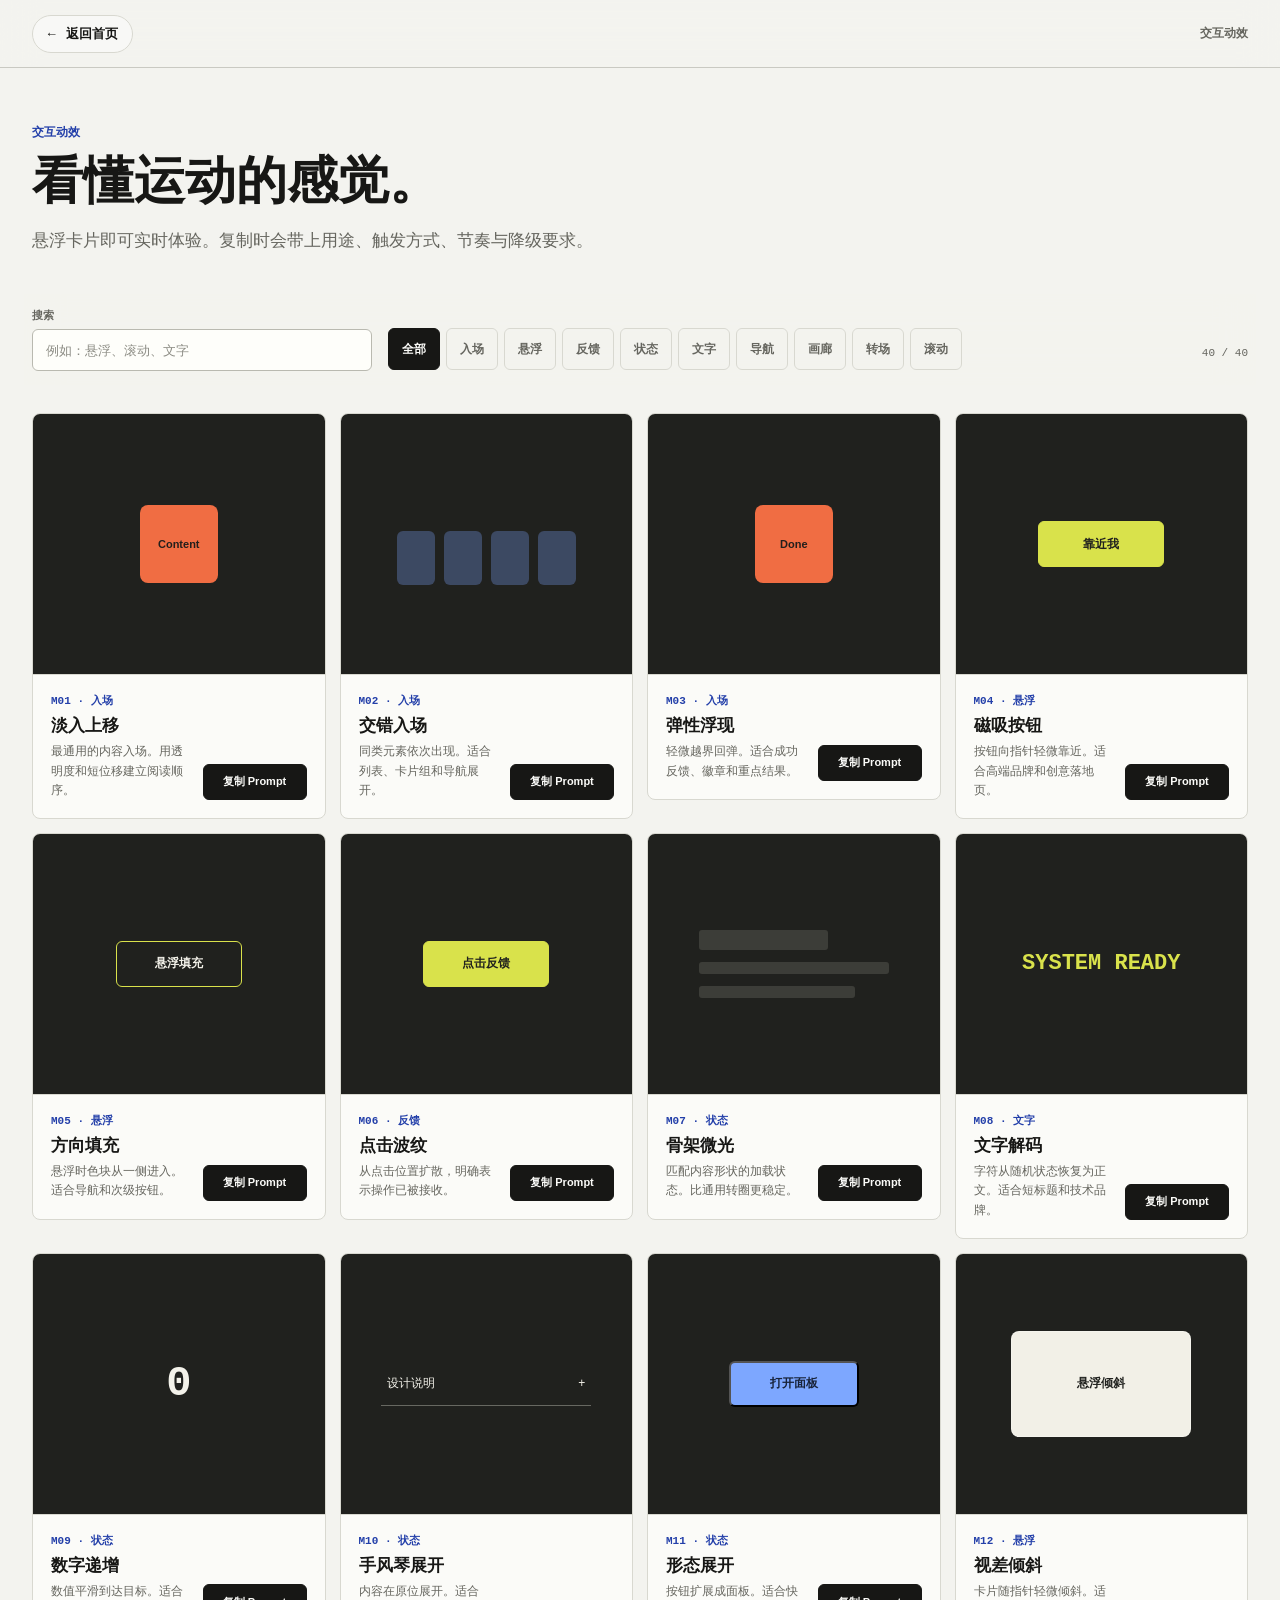
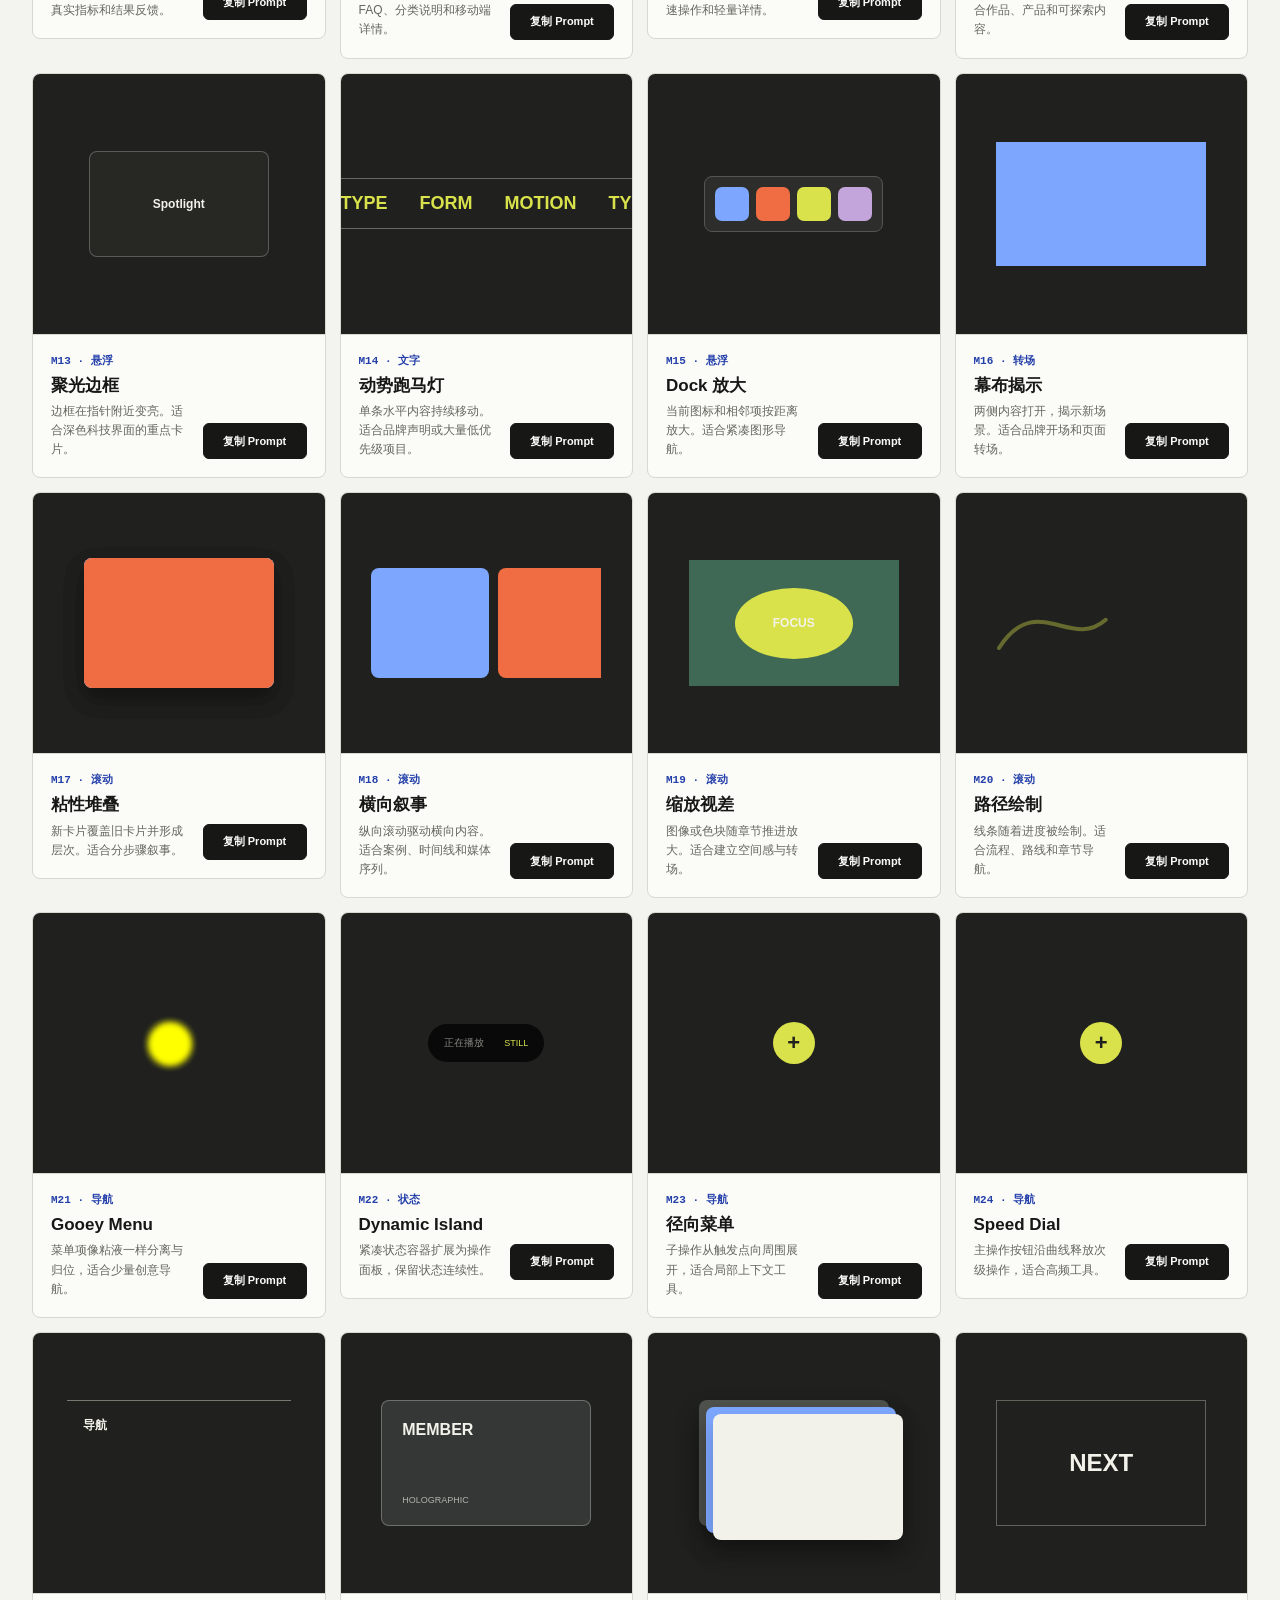
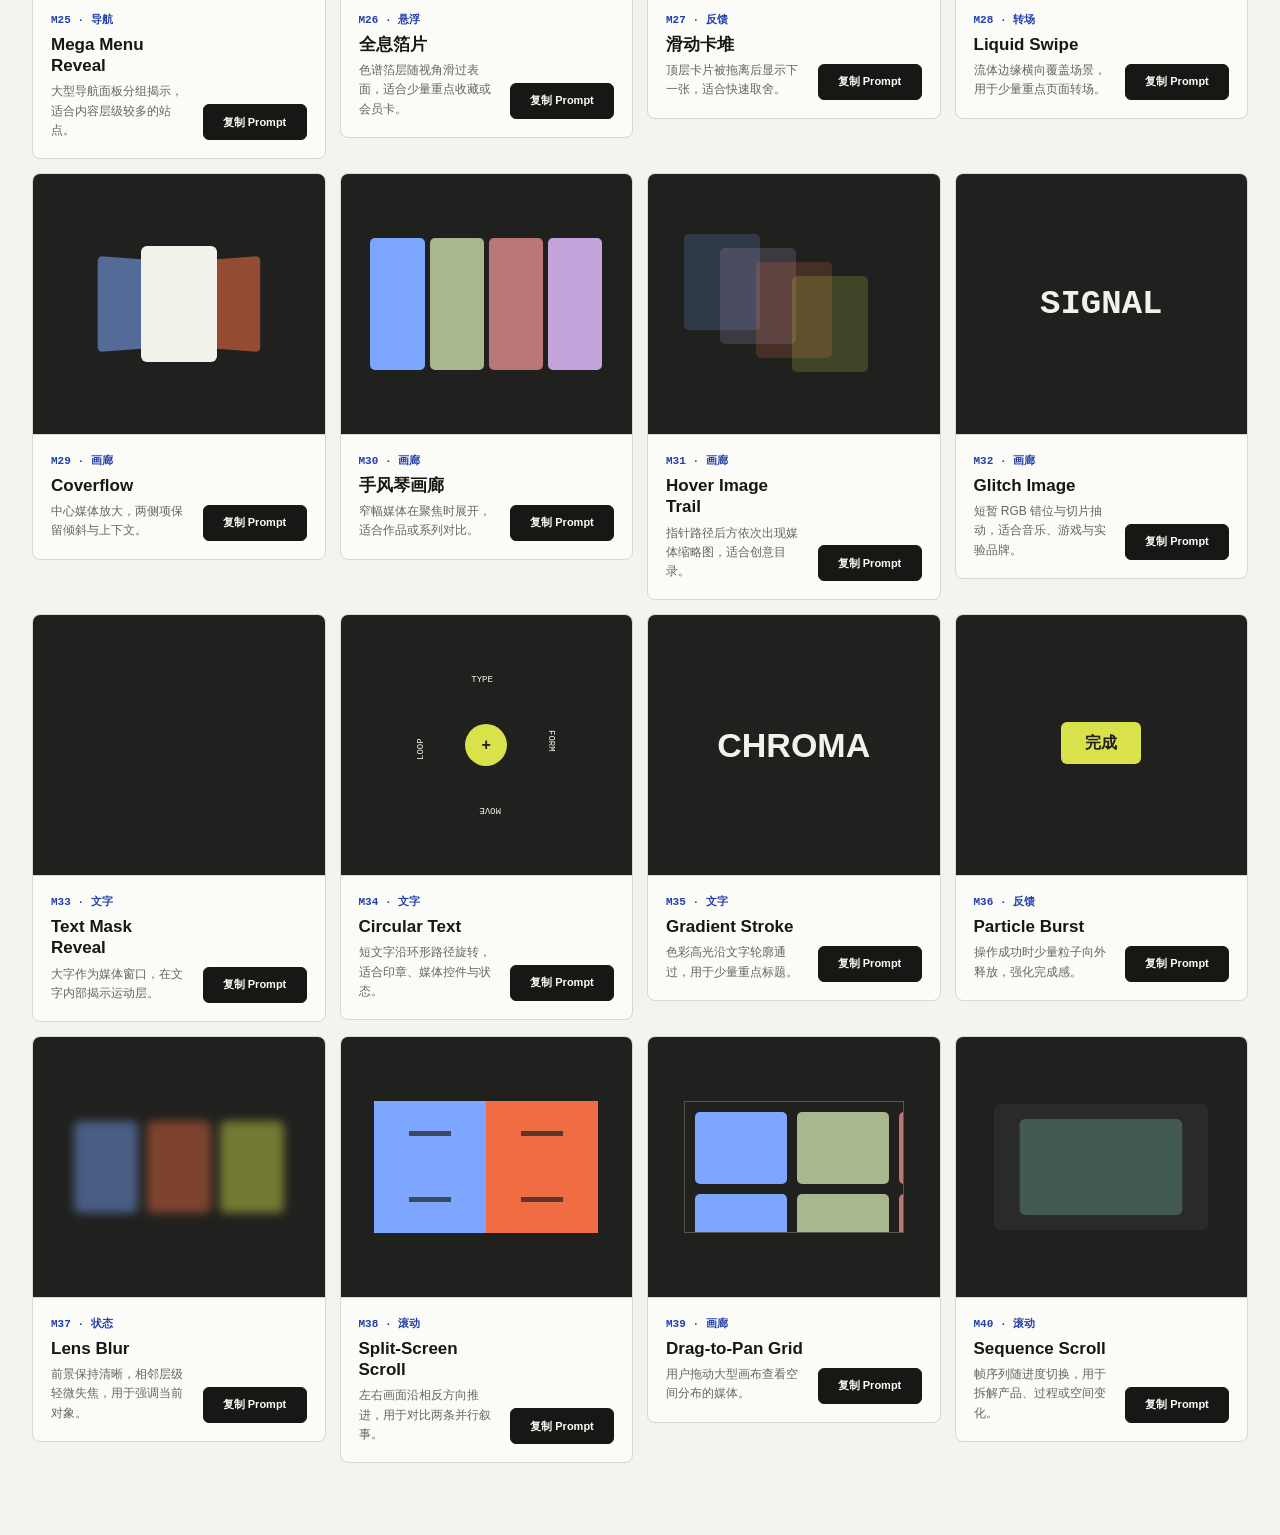
==== commit dd9c4f51: "Refresh home layout and simplify navigation" ====
--- a/motion.html
+++ b/motion.html
@@ -9,15 +9,12 @@
   <link rel="stylesheet" href="gallery.css">
 </head>
 <body data-gallery="motion">
-  <header class="site-header">
-    <a class="brand" href="index.html" aria-label="风格橱柜首页">
-      <span class="brand-mark" aria-hidden="true">TG</span>
-      <span>风格橱柜</span>
+  <header class="site-header detail-header">
+    <a class="detail-back" href="index.html" aria-label="返回首页">
+      <span aria-hidden="true">←</span>
+      <span>返回首页</span>
     </a>
-    <nav class="main-nav" aria-label="主导航">
-      <a href="styles.html">网页风格</a>
-      <a class="active" href="motion.html" aria-current="page">动效</a>
-    </nav>
+    <span class="detail-label">交互动效</span>
   </header>
 
   <main class="gallery-shell">
@@ -42,12 +39,7 @@
       <p>换一个关键词，或选择“全部”。</p>
     </section>
   </main>
-
   <div class="copy-toast" id="copyToast" role="status" aria-live="polite"></div>
-  <footer class="site-footer">
-    <span>40 个动效模式</span>
-    <a href="styles.html">返回网页风格 <span aria-hidden="true">→</span></a>
-  </footer>
   <script src="common.js"></script>
   <script src="motion.js"></script>
 </body>
--- a/gallery.css
+++ b/gallery.css
@@ -668,184 +668,6 @@
   line-height: 1.7;
 }
 
-.library-choices {
-  display: grid;
-  grid-template-columns: minmax(0, 1.15fr) minmax(0, 0.85fr);
-  gap: 18px;
-  margin-top: 48px;
-}
-
-.library-choice {
-  display: grid;
-  min-height: 480px;
-  grid-template-rows: minmax(240px, 1fr) auto;
-  overflow: hidden;
-  border: 1px solid var(--line);
-  border-radius: var(--radius);
-  background: var(--surface);
-  color: var(--ink);
-  text-decoration: none;
-  transition: transform 220ms cubic-bezier(0.16, 1, 0.3, 1), box-shadow 220ms ease, border-color 220ms ease;
-}
-
-.library-choice:hover {
-  transform: translateY(-4px);
-  border-color: var(--line-strong);
-  box-shadow: var(--shadow);
-}
-
-.choice-preview {
-  position: relative;
-  min-height: 260px;
-  overflow: hidden;
-}
-
-.style-mosaic {
-  display: grid;
-  grid-template-columns: 1.2fr 0.8fr;
-  grid-template-rows: 1fr 0.72fr;
-  gap: 2px;
-  background: #171715;
-}
-
-.style-mosaic span {
-  display: grid;
-  place-items: center;
-}
-
-.mosaic-a {
-  background: #d8cbc6;
-  color: #554944;
-  font-family: Georgia, serif;
-  font-size: 86px;
-  font-style: italic;
-}
-
-.mosaic-b {
-  background: linear-gradient(145deg, #dfe7e2, #8fa497);
-}
-
-.mosaic-b::after {
-  width: 55%;
-  aspect-ratio: 1;
-  border-radius: 50%;
-  background: #26372f;
-  content: "";
-}
-
-.mosaic-c {
-  background: #3157e5;
-  color: #f6f4ea;
-  font-size: 34px;
-  font-weight: 800;
-}
-
-.mosaic-d {
-  background:
-    linear-gradient(45deg, transparent 47%, #1c1c1a 48%, #1c1c1a 52%, transparent 53%),
-    #f2cc45;
-}
-
-.motion-orbit {
-  background: #22231f;
-}
-
-.orbit-track,
-.orbit-core,
-.orbit-item { position: absolute; }
-
-.orbit-track {
-  inset: 18% 12%;
-  border: 1px solid rgba(255, 255, 255, 0.19);
-  border-radius: 50%;
-}
-
-.orbit-core {
-  top: 50%;
-  left: 50%;
-  width: 72px;
-  height: 72px;
-  transform: translate(-50%, -50%);
-  border-radius: 50%;
-  background: #f06d43;
-  box-shadow: 0 0 0 16px rgba(240, 109, 67, 0.12);
-}
-
-.orbit-item {
-  width: 22px;
-  height: 22px;
-  border-radius: 50%;
-  background: #d6e04c;
-  animation: home-orbit 5s linear infinite;
-}
-
-.item-one { top: 16%; left: 48%; }
-.item-two { top: 65%; left: 19%; animation-delay: -1.6s; background: #7ca6ff; }
-.item-three { top: 70%; left: 76%; animation-delay: -3.2s; background: #f0eee6; }
-
-@keyframes home-orbit {
-  0%, 100% { transform: translate3d(0, 0, 0); }
-  25% { transform: translate3d(24px, 18px, 0); }
-  50% { transform: translate3d(-8px, 40px, 0); }
-  75% { transform: translate3d(-28px, 12px, 0); }
-}
-
-.choice-copy { padding: 28px; }
-
-.choice-count {
-  color: var(--accent-dark);
-  font-family: var(--mono);
-  font-size: 11px;
-  font-weight: 700;
-}
-
-.choice-copy h2 {
-  margin: 8px 0 10px;
-  font-size: 30px;
-}
-
-.choice-copy p {
-  max-width: 48ch;
-  margin: 0;
-  color: var(--muted);
-  font-size: 14px;
-  line-height: 1.65;
-}
-
-.choice-action {
-  display: inline-block;
-  margin-top: 24px;
-  color: var(--ink);
-  font-size: 13px;
-  font-weight: 700;
-}
-
-.quick-combine {
-  display: grid;
-  grid-template-columns: 150px 1fr;
-  gap: 20px;
-  align-items: center;
-  margin-top: 18px;
-  padding: 18px 20px;
-  border: 1px solid var(--line);
-  border-radius: var(--radius);
-  background: rgba(251, 251, 248, 0.72);
-}
-
-.quick-combine > span {
-  color: var(--muted);
-  font-size: 12px;
-  font-weight: 700;
-}
-
-.quick-combine code {
-  overflow-wrap: anywhere;
-  color: var(--ink);
-  font-family: var(--mono);
-  font-size: 12px;
-  line-height: 1.6;
-}
-
 .gallery-heading { margin-bottom: 38px; }
 
 .gallery-heading h1 { font-size: clamp(36px, 4vw, 56px); }
@@ -930,9 +752,11 @@
 
 .specimen-grid {
   display: grid;
+  align-content: start;
+  align-items: start;
   min-height: 100dvh;
-  grid-template-columns: repeat(2, minmax(0, 1fr));
-  gap: 18px;
+  grid-template-columns: repeat(auto-fit, minmax(260px, 1fr));
+  gap: 14px;
 }
 
 .specimen-grid[hidden] { display: none; }
@@ -949,17 +773,18 @@
 
 .specimen-preview {
   position: relative;
-  min-height: 320px;
+  height: 236px;
+  min-height: 0;
   overflow: hidden;
 }
 
 .specimen-info {
   display: grid;
   grid-template-columns: minmax(0, 1fr) auto;
-  gap: 20px;
+  gap: 14px;
   align-items: end;
-  min-height: 150px;
-  padding: 22px;
+  min-height: 122px;
+  padding: 18px;
   border-top: 1px solid var(--line);
 }
 
@@ -973,24 +798,24 @@
 }
 
 .specimen-info h2 {
-  margin: 0 0 7px;
-  font-size: 20px;
+  margin: 0 0 6px;
+  font-size: 17px;
   line-height: 1.25;
 }
 
 .specimen-info p {
-  max-width: 48ch;
+  max-width: 42ch;
   margin: 0;
   color: var(--muted);
-  font-size: 13px;
+  font-size: 12px;
   line-height: 1.6;
 }
 
 .dial-row {
   display: flex;
   flex-wrap: wrap;
-  gap: 8px 12px;
-  margin-top: 14px;
+  gap: 6px 10px;
+  margin-top: 10px;
   color: #5b5b54;
   font-family: var(--mono);
   font-size: 10px;
@@ -999,17 +824,17 @@
 .card-actions {
   display: flex;
   flex-direction: column;
-  gap: 8px;
+  gap: 6px;
   align-items: stretch;
 }
 
 .copy-button,
 .replay-button {
-  min-width: 112px;
-  min-height: 40px;
+  min-width: 104px;
+  min-height: 36px;
   border-radius: 6px;
   cursor: pointer;
-  font-size: 12px;
+  font-size: 11px;
   font-weight: 750;
   white-space: nowrap;
   transition: transform 150ms ease, background 150ms ease, border-color 150ms ease;
@@ -1042,6 +867,45 @@
 .copy-button.copied {
   border-color: var(--success);
   background: var(--success);
+}
+
+.copy-particle-burst {
+  position: fixed;
+  z-index: 90;
+  width: 0;
+  height: 0;
+  pointer-events: none;
+}
+
+.copy-particle-burst span {
+  position: absolute;
+  left: calc(var(--size) / -2);
+  top: calc(var(--size) / -2);
+  width: var(--size);
+  height: var(--size);
+  border-radius: 999px;
+  background: hsl(var(--hue) 48% 54%);
+  box-shadow: 0 0 0 1px rgba(255, 255, 255, 0.26);
+  transform: translate(var(--start-x), var(--start-y)) scale(0.72);
+  opacity: 0;
+  animation: copy-particle-burst 620ms ease-out var(--delay) forwards;
+  will-change: transform, opacity;
+}
+
+@keyframes copy-particle-burst {
+  0% {
+    transform: translate(var(--start-x), var(--start-y)) scale(0.72);
+    opacity: 0;
+  }
+
+  18% {
+    opacity: 1;
+  }
+
+  100% {
+    transform: translate(var(--end-x), var(--end-y)) scale(0);
+    opacity: 0;
+  }
 }
 
 .copy-toast {
@@ -1069,6 +933,206 @@
   opacity: 1;
 }
 
+.demo-button {
+  min-width: 104px;
+  min-height: 36px;
+  border: 1px solid var(--line-strong);
+  border-radius: 6px;
+  background: transparent;
+  color: var(--ink);
+  cursor: pointer;
+  font-size: 11px;
+  font-weight: 750;
+  white-space: nowrap;
+  transition: transform 150ms ease, background 150ms ease, border-color 150ms ease;
+}
+
+.demo-button:hover {
+  border-color: var(--ink);
+  background: var(--surface-strong);
+}
+
+.demo-button:active {
+  transform: scale(0.98);
+}
+
+.modal-open {
+  overflow: hidden;
+}
+
+.taste-modal {
+  position: fixed;
+  inset: 0;
+  z-index: 80;
+  display: grid;
+  place-items: center;
+  padding: 24px;
+}
+
+.taste-modal[hidden] {
+  display: none;
+}
+
+.taste-modal-backdrop {
+  position: absolute;
+  inset: 0;
+  background: rgba(18, 18, 16, 0.56);
+  backdrop-filter: blur(10px);
+}
+
+.taste-modal-panel {
+  position: relative;
+  z-index: 1;
+  display: grid;
+  grid-template-rows: auto minmax(0, 1fr) auto;
+  width: min(1180px, 100%);
+  max-height: min(92dvh, 960px);
+  overflow: hidden;
+  border: 1px solid var(--line);
+  border-radius: 16px;
+  background: var(--surface);
+  box-shadow: 0 40px 100px rgba(17, 17, 16, 0.24);
+}
+
+.taste-modal-header,
+.taste-modal-footer {
+  display: flex;
+  align-items: center;
+  justify-content: space-between;
+  gap: 18px;
+  padding: 18px 22px;
+}
+
+.taste-modal-header {
+  border-bottom: 1px solid var(--line);
+}
+
+.taste-modal-header h2 {
+  margin: 0 0 5px;
+  font-size: 24px;
+  line-height: 1.15;
+}
+
+.taste-modal-stage {
+  min-height: 0;
+  padding: 22px;
+  overflow: auto;
+  background: var(--page);
+}
+
+.taste-modal-footer {
+  border-top: 1px solid var(--line);
+}
+
+.taste-modal-footer p {
+  margin: 0;
+  max-width: 70ch;
+  color: var(--muted);
+  font-size: 13px;
+  line-height: 1.55;
+}
+
+.modal-close-button {
+  width: 42px;
+  height: 42px;
+  border: 1px solid var(--line-strong);
+  border-radius: 999px;
+  background: transparent;
+  color: var(--ink);
+  cursor: pointer;
+  font-size: 26px;
+  line-height: 1;
+}
+
+.modal-close-button:hover {
+  border-color: var(--ink);
+  background: var(--surface-strong);
+}
+
+.style-demo-preview {
+  min-height: 0;
+  padding: 14px;
+}
+
+.style-demo-preview .sample-nav,
+.style-demo-full .sample-nav {
+  margin-bottom: 12px;
+}
+
+.style-demo-preview .sample-body,
+.style-demo-full .sample-body {
+  gap: 7px;
+}
+
+.style-demo-preview .sample-title,
+.style-demo-full .sample-title {
+  max-width: 10ch;
+  font-size: clamp(22px, 2.4vw, 32px);
+  line-height: 1.02;
+  text-wrap: balance;
+}
+
+.style-demo-preview .sample-copy,
+.style-demo-full .sample-copy {
+  max-width: 18ch;
+  font-size: 10px;
+  line-height: 1.45;
+}
+
+.style-demo-preview .demo-stat-row,
+.style-demo-full .demo-stat-row {
+  grid-template-columns: repeat(2, minmax(0, 1fr));
+  gap: 6px;
+}
+
+.style-demo-preview .demo-stat-row span,
+.style-demo-full .demo-stat-row span {
+  padding: 6px 7px;
+}
+
+.style-demo-preview .demo-stat-row strong,
+.style-demo-full .demo-stat-row strong {
+  font-size: 13px;
+}
+
+.style-demo-preview .demo-stat-row em,
+.style-demo-full .demo-stat-row em {
+  font-size: 9px;
+}
+
+.style-demo-full {
+  min-height: 460px;
+}
+
+.demo-stat-row {
+  display: grid;
+  grid-template-columns: repeat(2, minmax(0, 1fr));
+  gap: 10px;
+}
+
+.demo-stat-row span {
+  display: grid;
+  gap: 4px;
+  min-width: 0;
+  padding: 10px 12px;
+  border: 1px solid rgba(0, 0, 0, 0.08);
+  border-radius: 6px;
+  background: rgba(255, 255, 255, 0.55);
+}
+
+.demo-stat-row strong {
+  font-size: 18px;
+  font-weight: 780;
+  overflow-wrap: anywhere;
+}
+
+.demo-stat-row em {
+  color: var(--muted);
+  font-size: 11px;
+  font-style: normal;
+  overflow-wrap: anywhere;
+}
+
 .empty-state {
   padding: 80px 24px;
   border: 1px dashed var(--line-strong);
@@ -1110,13 +1174,14 @@
 
   .site-header,
   .filter-bar { background: rgba(28, 29, 26, 0.93); }
-  .quick-combine { background: rgba(36, 37, 32, 0.72); }
   .dial-row { color: var(--muted); }
   .copy-button:hover { background: #d7d6ce; }
 }
 
 /* Visual style specimens */
 .style-stage {
+  position: relative;
+  overflow: hidden;
   display: flex;
   flex-direction: column;
   justify-content: space-between;
@@ -1192,13 +1257,6 @@
 .style-morandi .sample-cta { background: #6e5e57; color: #f3ebe7; }
 
 .style-swiss { background: #f0eee7; color: #161614; }
-.style-swiss::before {
-  position: absolute;
-  inset: 0 36% 0 auto;
-  width: 1px;
-  background: rgba(20, 20, 18, 0.25);
-  content: "";
-}
 .style-swiss .sample-title { max-width: 8ch; font-size: clamp(40px, 5vw, 64px); font-weight: 840; }
 .style-swiss .sample-kicker { color: #a92c22; }
 .style-swiss .sample-cta { border: 1px solid #161614; background: transparent; color: #161614; }
@@ -1339,8 +1397,7 @@
 .style-chroma .sample-cta { border: 1px solid #72a5a1; background: transparent; color: #e7eae6; }
 
 .style-trust { background: #f3f5f3; color: #29363d; }
-.style-trust::after { position: absolute; top: 0; left: 0; width: 9px; height: 100%; background: #3f6478; content: ""; }
-.style-trust .sample-nav { padding-bottom: 11px; border-bottom: 2px solid #3f6478; }
+.style-trust .sample-nav { padding-bottom: 11px; border-bottom: 1px solid rgba(63, 100, 120, 0.35); }
 .style-trust .sample-body { gap: 11px; }
 .style-trust .sample-title { font-size: clamp(31px, 3.6vw, 46px); font-weight: 680; line-height: 1.08; }
 .style-trust .sample-cta { outline: 2px solid transparent; background: #3f6478; color: #fff; }
@@ -1352,6 +1409,44 @@
 .style-monopop .sample-body { position: relative; z-index: 1; }
 .style-monopop .sample-title { max-width: 8ch; font-weight: 760; }
 .style-monopop .sample-cta { background: #57b879; color: #142219; }
+
+/* Keep card specimens compact; full-size taste demos keep the expressive scale. */
+.specimen-preview.style-demo-preview {
+  height: 236px;
+  padding: 14px;
+}
+
+.specimen-preview.style-demo-preview .sample-nav {
+  gap: 10px;
+  margin-bottom: 10px;
+  font-size: 9px;
+}
+
+.specimen-preview.style-demo-preview .sample-body {
+  gap: 7px;
+}
+
+.specimen-preview.style-demo-preview .sample-kicker {
+  font-size: 9px;
+}
+
+.specimen-preview.style-demo-preview .sample-title {
+  max-width: 11ch;
+  font-size: clamp(21px, 2.2vw, 32px);
+  line-height: 1.02;
+}
+
+.specimen-preview.style-demo-preview .sample-copy {
+  max-width: 28ch;
+  font-size: 10px;
+  line-height: 1.45;
+}
+
+.specimen-preview.style-demo-preview .sample-cta {
+  min-height: 28px;
+  padding-inline: 11px;
+  font-size: 9px;
+}
 
 /* Motion specimens */
 .motion-grid .specimen-preview {
@@ -1541,11 +1636,6 @@
 .motion-stage.play .path-demo path { animation: draw-path 1.6s cubic-bezier(.16,1,.3,1) forwards; }
 @keyframes draw-path { to { stroke-dashoffset: 0; opacity: 1; } }
 
-.mask-demo { position: relative; overflow: hidden; color: #f3f2ea; font-size: 34px; font-weight: 850; }
-.mask-demo span { display: block; transform: translateY(110%); }
-.motion-stage.play .mask-demo span { animation: mask-reveal 750ms cubic-bezier(.16,1,.3,1) forwards; }
-@keyframes mask-reveal { to { transform: translateY(0); } }
-
 /* Extended motion vocabulary */
 .gooey-demo { position: relative; width: 170px; height: 72px; filter: contrast(15); }
 .gooey-demo span { position: absolute; top: 19px; left: 58px; width: 36px; height: 36px; border-radius: 50%; background: #d9e24b; filter: blur(5px); }
@@ -1718,6 +1808,8 @@
     scroll-behavior: auto !important;
     transition-duration: 0.01ms !important;
   }
+
+  .copy-particle-burst { display: none; }
 }
 
 @media (prefers-reduced-transparency: reduce) {
@@ -1726,9 +1818,8 @@
   .style-glass::before { background: rgba(31, 42, 44, 0.92); backdrop-filter: none; }
 }
 
-@media (max-width: 980px) {
-  .library-choices,
-  .specimen-grid { grid-template-columns: 1fr; }
+@media (max-width: 860px) {
+  .specimen-grid { grid-template-columns: repeat(2, minmax(0, 1fr)); }
   .filter-bar { grid-template-columns: minmax(220px, 320px) 1fr; }
   .result-count { display: none; }
 }
@@ -1743,24 +1834,364 @@
   .gallery-heading h1 { font-size: 38px; }
   .home-intro > p:last-child,
   .gallery-heading > p:last-child { font-size: 15px; }
-  .library-choices { margin-top: 34px; }
-  .library-choice { min-height: 430px; }
-  .quick-combine { grid-template-columns: 1fr; gap: 8px; }
   .filter-bar { top: 62px; grid-template-columns: 1fr; gap: 10px; margin-bottom: 20px; }
-  .specimen-preview { min-height: 280px; }
+  .specimen-grid { grid-template-columns: 1fr; }
+  .specimen-preview,
+  .specimen-preview.style-demo-preview { height: 240px; }
   .specimen-info { grid-template-columns: 1fr; }
   .card-actions { flex-direction: row; }
+  .demo-button,
   .copy-button,
   .replay-button { flex: 1; }
+  .taste-modal { padding: 12px; }
+  .taste-modal-panel { max-height: calc(100dvh - 24px); border-radius: 10px; }
+  .taste-modal-header,
+  .taste-modal-footer { align-items: stretch; padding: 14px; }
+  .taste-modal-footer { display: grid; }
+  .taste-modal-stage { padding: 14px; }
+  .style-demo-full { min-height: 500px; }
+  .style-demo-full .demo-stat-row { grid-template-columns: 1fr; }
   .site-footer { padding: 18px 16px; }
 }
 
 @media (max-width: 420px) {
-  .choice-preview { min-height: 230px; }
-  .mosaic-a { font-size: 64px; }
-  .choice-copy { padding: 22px; }
-  .specimen-preview { min-height: 250px; }
-  .style-stage { padding: 20px; }
-  .style-stage .sample-title { font-size: 34px; }
+  .specimen-preview,
+  .specimen-preview.style-demo-preview { height: 220px; }
+  .style-stage { padding: 16px; }
+  .style-stage .sample-title { font-size: 28px; }
   .site-footer { align-items: flex-start; flex-direction: column; }
 }
+
+/* Home refresh */
+.home-page {
+  --home-page: #f4e8d9;
+  --home-wash: #efe1cd;
+  --home-rose: #dbc4b0;
+  --home-sage: #a0a28f;
+  --home-ink: #2d2823;
+  --home-muted: #6d6258;
+  --home-panel: rgba(250, 245, 236, 0.72);
+  --home-panel-strong: rgba(253, 249, 243, 0.92);
+  position: relative;
+  background:
+    radial-gradient(circle at 18% 12%, rgba(255, 255, 255, 0.68), transparent 28%),
+    radial-gradient(circle at 82% 8%, rgba(255, 255, 255, 0.42), transparent 24%),
+    linear-gradient(180deg, #f6ecdf 0%, #efe1cf 100%);
+}
+
+.home-page::before {
+  position: fixed;
+  inset: 0;
+  pointer-events: none;
+  background-image:
+    repeating-linear-gradient(0deg, rgba(77, 58, 43, 0.022) 0 1px, transparent 1px 4px),
+    repeating-linear-gradient(90deg, rgba(77, 58, 43, 0.015) 0 1px, transparent 1px 6px);
+  content: "";
+  opacity: 0.56;
+  mix-blend-mode: multiply;
+}
+
+.home-page .site-header.home-header {
+  position: sticky;
+  top: 0;
+  z-index: 20;
+  border-bottom: 1px solid rgba(95, 74, 57, 0.08);
+  background: rgba(248, 242, 233, 0.76);
+  backdrop-filter: blur(14px);
+  -webkit-backdrop-filter: blur(14px);
+}
+
+.home-page .home-shell {
+  display: grid;
+  width: min(1400px, 100%);
+  min-height: calc(100dvh - 72px);
+  grid-template-columns: minmax(300px, 0.78fr) minmax(540px, 1.22fr);
+  gap: clamp(34px, 6vw, 92px);
+  align-items: start;
+  padding: clamp(34px, 5vw, 72px) 48px 72px;
+}
+
+.home-page .home-intro {
+  max-width: 440px;
+  padding-top: 26px;
+}
+
+.home-page .context-label {
+  color: var(--home-muted);
+}
+
+.home-page .home-intro h1 {
+  color: var(--home-ink);
+  font-size: clamp(54px, 5.7vw, 84px);
+  font-weight: 580;
+  line-height: 0.98;
+}
+
+.home-statement {
+  margin: 22px 0 0;
+  color: var(--home-ink);
+  font-size: clamp(22px, 2.1vw, 30px);
+  font-weight: 520;
+  line-height: 1.35;
+}
+
+.home-description {
+  max-width: 28em;
+  margin: 14px 0 0;
+  color: var(--home-muted);
+  font-size: 15px;
+  line-height: 1.85;
+}
+
+.home-usage {
+  margin-top: 28px;
+  padding-top: 16px;
+  border-top: 1px solid rgba(77, 58, 43, 0.12);
+}
+
+.home-usage span {
+  display: block;
+  margin-bottom: 8px;
+  color: var(--home-muted);
+  font-size: 11px;
+  font-weight: 700;
+}
+
+.home-usage p {
+  margin: 0;
+  max-width: 28em;
+  color: var(--home-ink);
+  font-size: 15px;
+  line-height: 1.75;
+}
+
+.home-entry-grid {
+  display: grid;
+  grid-template-columns: repeat(2, minmax(0, 1fr));
+  gap: 16px;
+  align-self: start;
+}
+
+.home-entry-card {
+  position: relative;
+  display: grid;
+  min-height: 540px;
+  overflow: hidden;
+  border: 1px solid rgba(77, 58, 43, 0.1);
+  border-radius: 18px;
+  background: rgba(250, 245, 236, 0.88);
+  color: var(--home-ink);
+  text-decoration: none;
+  box-shadow: 0 18px 42px rgba(73, 54, 37, 0.08);
+  transition: transform 180ms ease, box-shadow 180ms ease, border-color 180ms ease;
+}
+
+.home-entry-card:hover {
+  transform: translateY(-4px);
+  border-color: rgba(77, 58, 43, 0.18);
+  box-shadow: 0 24px 56px rgba(73, 54, 37, 0.12);
+}
+
+.home-entry-visual {
+  position: relative;
+  min-height: 300px;
+  border-bottom: 1px solid rgba(77, 58, 43, 0.08);
+  overflow: hidden;
+}
+
+.home-entry-visual::before {
+  position: absolute;
+  inset: 0;
+  background:
+    linear-gradient(135deg, rgba(255, 255, 255, 0.26), transparent 52%),
+    repeating-linear-gradient(0deg, rgba(77, 58, 43, 0.018) 0 1px, transparent 1px 5px);
+  content: "";
+  opacity: 0.86;
+}
+
+.home-entry-visual::after {
+  position: absolute;
+  inset: 18px;
+  border: 1px solid rgba(77, 58, 43, 0.08);
+  border-radius: 14px;
+  content: "";
+}
+
+.home-entry-style .home-entry-visual {
+  background: linear-gradient(145deg, #ede1cf, #d8c1ab);
+}
+
+.home-entry-style .home-entry-visual span {
+  position: absolute;
+  top: 28px;
+  left: 28px;
+  width: 38%;
+  height: 64px;
+  border-radius: 999px;
+  background: rgba(45, 40, 35, 0.07);
+}
+
+.home-entry-style .home-entry-visual i {
+  position: absolute;
+  right: 28px;
+  bottom: 28px;
+  width: 34%;
+  height: 44%;
+  border-radius: 18px;
+  background: linear-gradient(180deg, rgba(160, 162, 143, 0.88), rgba(160, 162, 143, 0.42));
+}
+
+.home-entry-motion .home-entry-visual {
+  background: linear-gradient(145deg, #f1e5d6, #dfccb8);
+}
+
+.home-entry-motion .home-entry-visual span {
+  position: absolute;
+  left: 28px;
+  top: 46px;
+  width: 42%;
+  height: 18px;
+  border-radius: 999px;
+  background: rgba(45, 40, 35, 0.82);
+  box-shadow: 0 78px 0 0 rgba(45, 40, 35, 0.16);
+}
+
+.home-entry-motion .home-entry-visual i {
+  position: absolute;
+  right: 28px;
+  top: 28px;
+  width: 38%;
+  height: 58%;
+  border: 1px solid rgba(160, 105, 69, 0.48);
+  border-radius: 20px;
+  background:
+    radial-gradient(circle at 50% 50%, rgba(255, 255, 255, 0.64), rgba(255, 255, 255, 0.08) 72%);
+}
+
+.home-entry-body {
+  display: grid;
+  gap: 8px;
+  padding: 20px 20px 18px;
+}
+
+.home-entry-body span {
+  color: var(--home-muted);
+  font-family: var(--mono);
+  font-size: 11px;
+  font-weight: 700;
+}
+
+.home-entry-body h2 {
+  margin: 0;
+  font-size: 30px;
+  font-weight: 610;
+  line-height: 1.02;
+}
+
+.home-entry-body p {
+  max-width: 22em;
+  margin: 0;
+  color: var(--home-muted);
+  font-size: 14px;
+  line-height: 1.72;
+}
+
+.home-entry-card b {
+  position: absolute;
+  right: 18px;
+  bottom: 16px;
+  z-index: 1;
+  color: var(--home-muted);
+  font-size: 20px;
+  font-weight: 500;
+}
+
+.detail-header {
+  justify-content: space-between;
+  gap: 16px;
+}
+
+.detail-back {
+  display: inline-flex;
+  align-items: center;
+  gap: 8px;
+  min-height: 38px;
+  padding: 0 14px 0 12px;
+  border: 1px solid var(--line);
+  border-radius: 999px;
+  background: rgba(255, 255, 255, 0.42);
+  color: var(--ink);
+  font-size: 13px;
+  font-weight: 700;
+  text-decoration: none;
+  white-space: nowrap;
+  transition: background 180ms ease, border-color 180ms ease, transform 180ms ease;
+}
+
+.detail-back:hover {
+  border-color: var(--ink);
+  background: var(--surface-strong);
+  transform: translateY(-1px);
+}
+
+.detail-label {
+  color: var(--muted);
+  font-size: 12px;
+  font-weight: 700;
+  white-space: nowrap;
+}
+
+@media (max-width: 900px) {
+  .home-page .home-shell {
+    grid-template-columns: 1fr;
+    gap: 34px;
+    padding: 36px 20px 56px;
+  }
+
+  .home-page .home-intro {
+    max-width: 620px;
+    padding-top: 0;
+  }
+
+  .home-entry-grid {
+    grid-template-columns: 1fr;
+  }
+
+  .home-entry-card {
+    min-height: 460px;
+  }
+}
+
+@media (max-width: 620px) {
+  .home-page .home-shell {
+    gap: 28px;
+    padding: 28px 16px 48px;
+  }
+
+  .home-page .home-intro h1 {
+    font-size: clamp(48px, 16vw, 68px);
+  }
+
+  .home-statement {
+    font-size: 22px;
+  }
+
+  .home-description,
+  .home-usage p,
+  .home-entry-body p {
+    font-size: 14px;
+  }
+
+  .home-entry-card {
+    min-height: 420px;
+    border-radius: 16px;
+  }
+
+  .home-entry-visual {
+    min-height: 240px;
+  }
+
+  .home-entry-body {
+    padding: 18px 18px 16px;
+  }
+}
